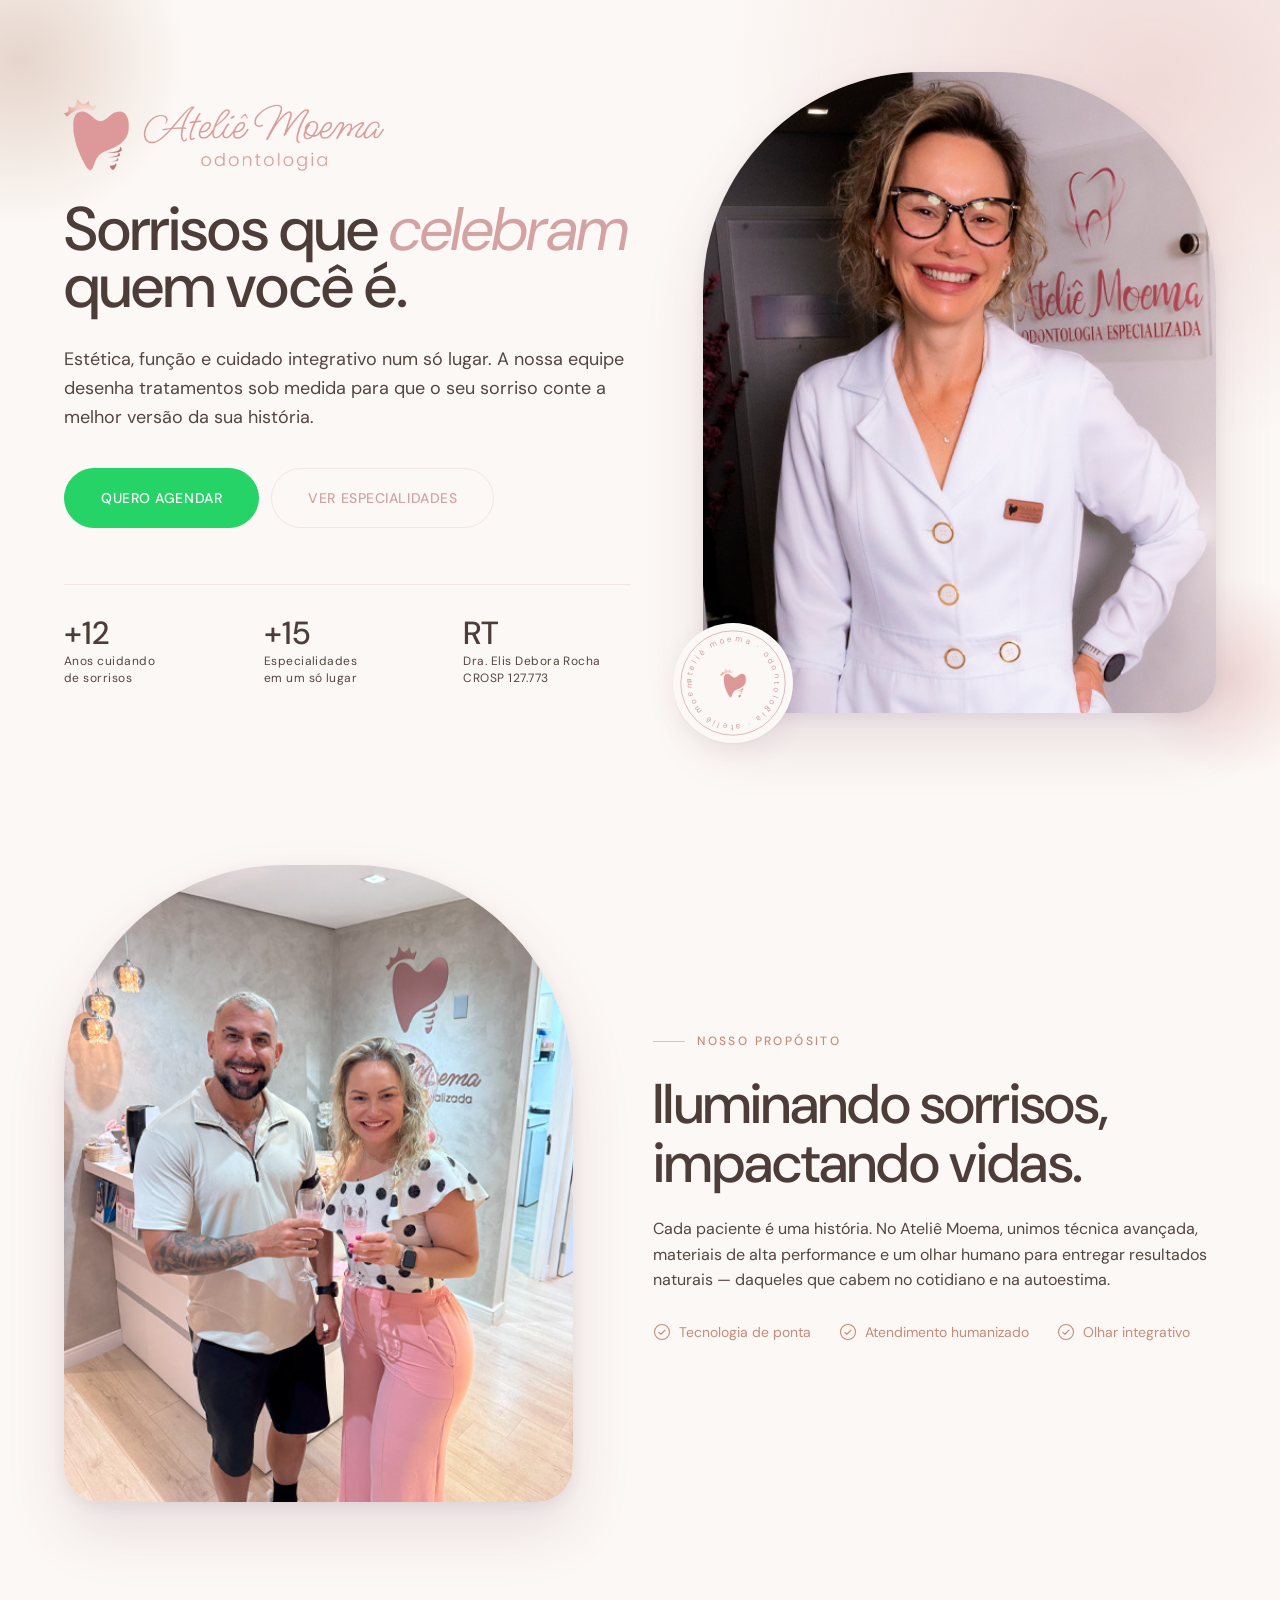
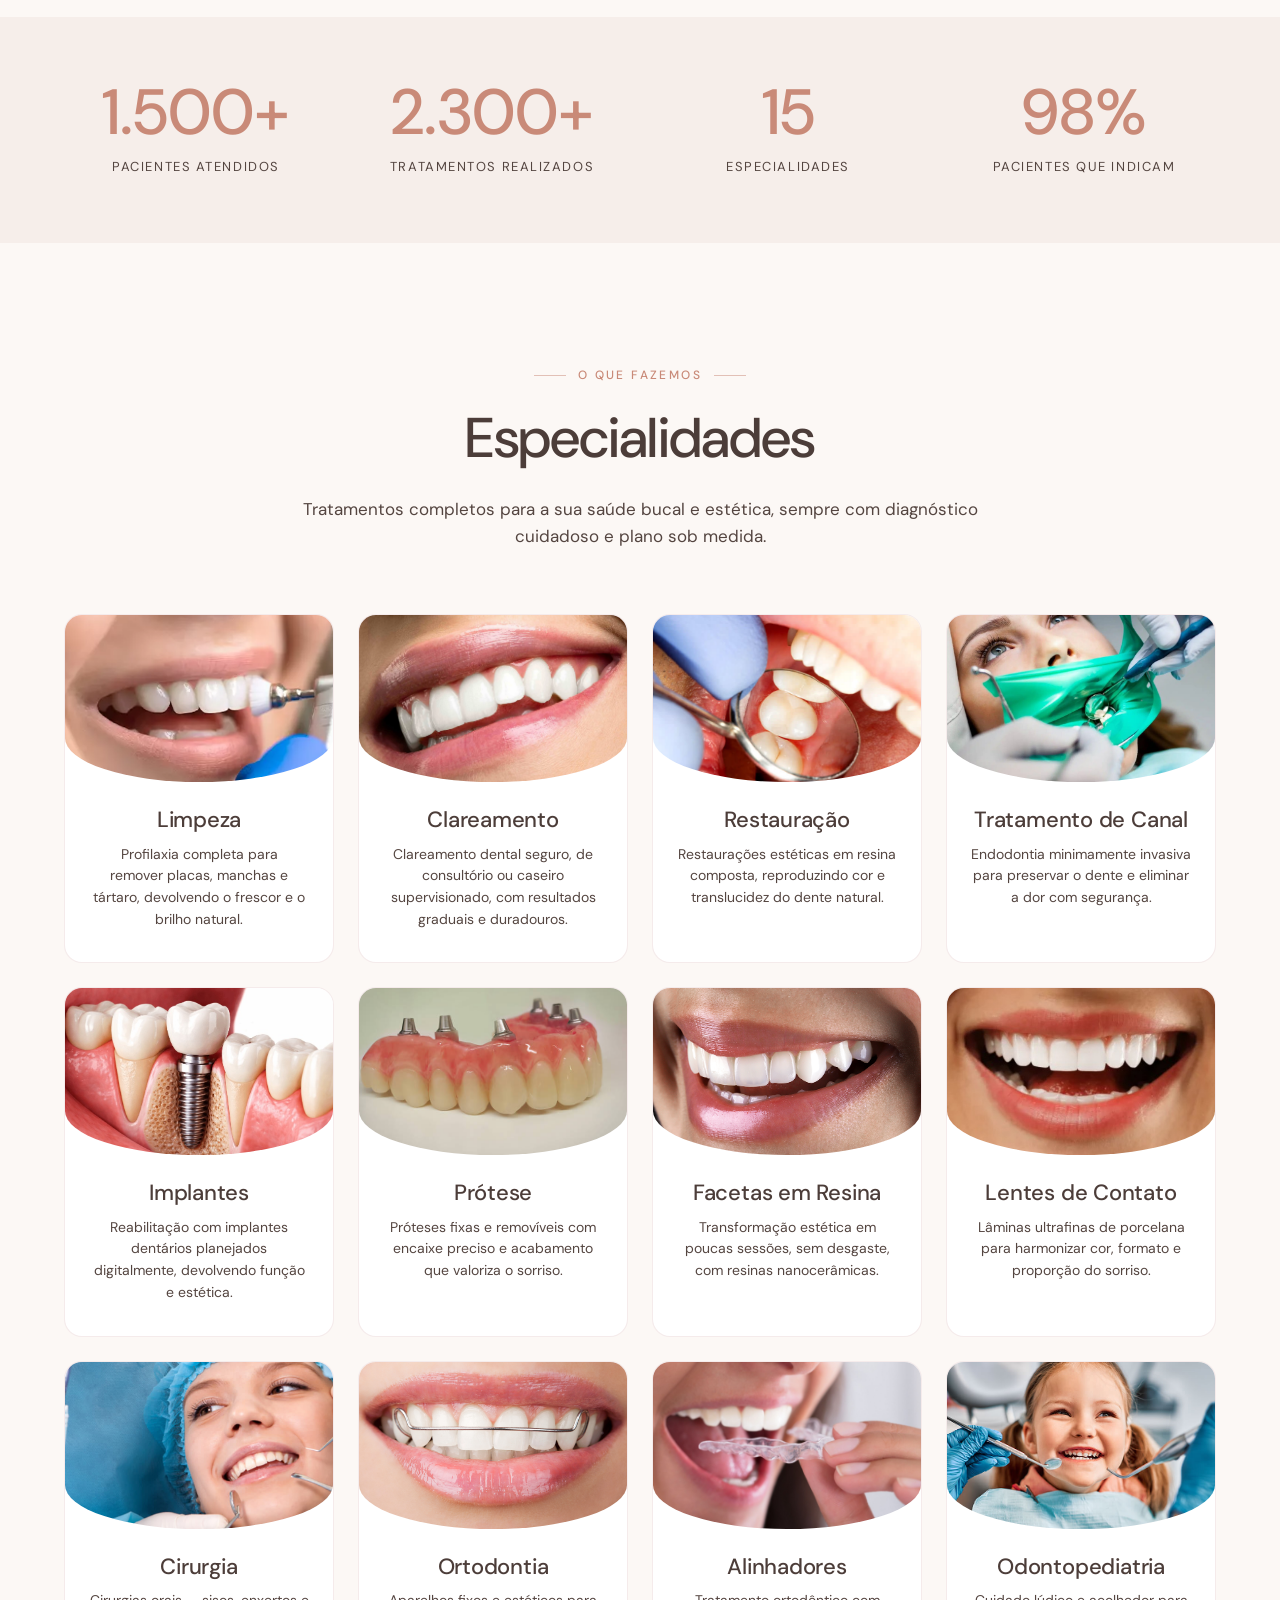
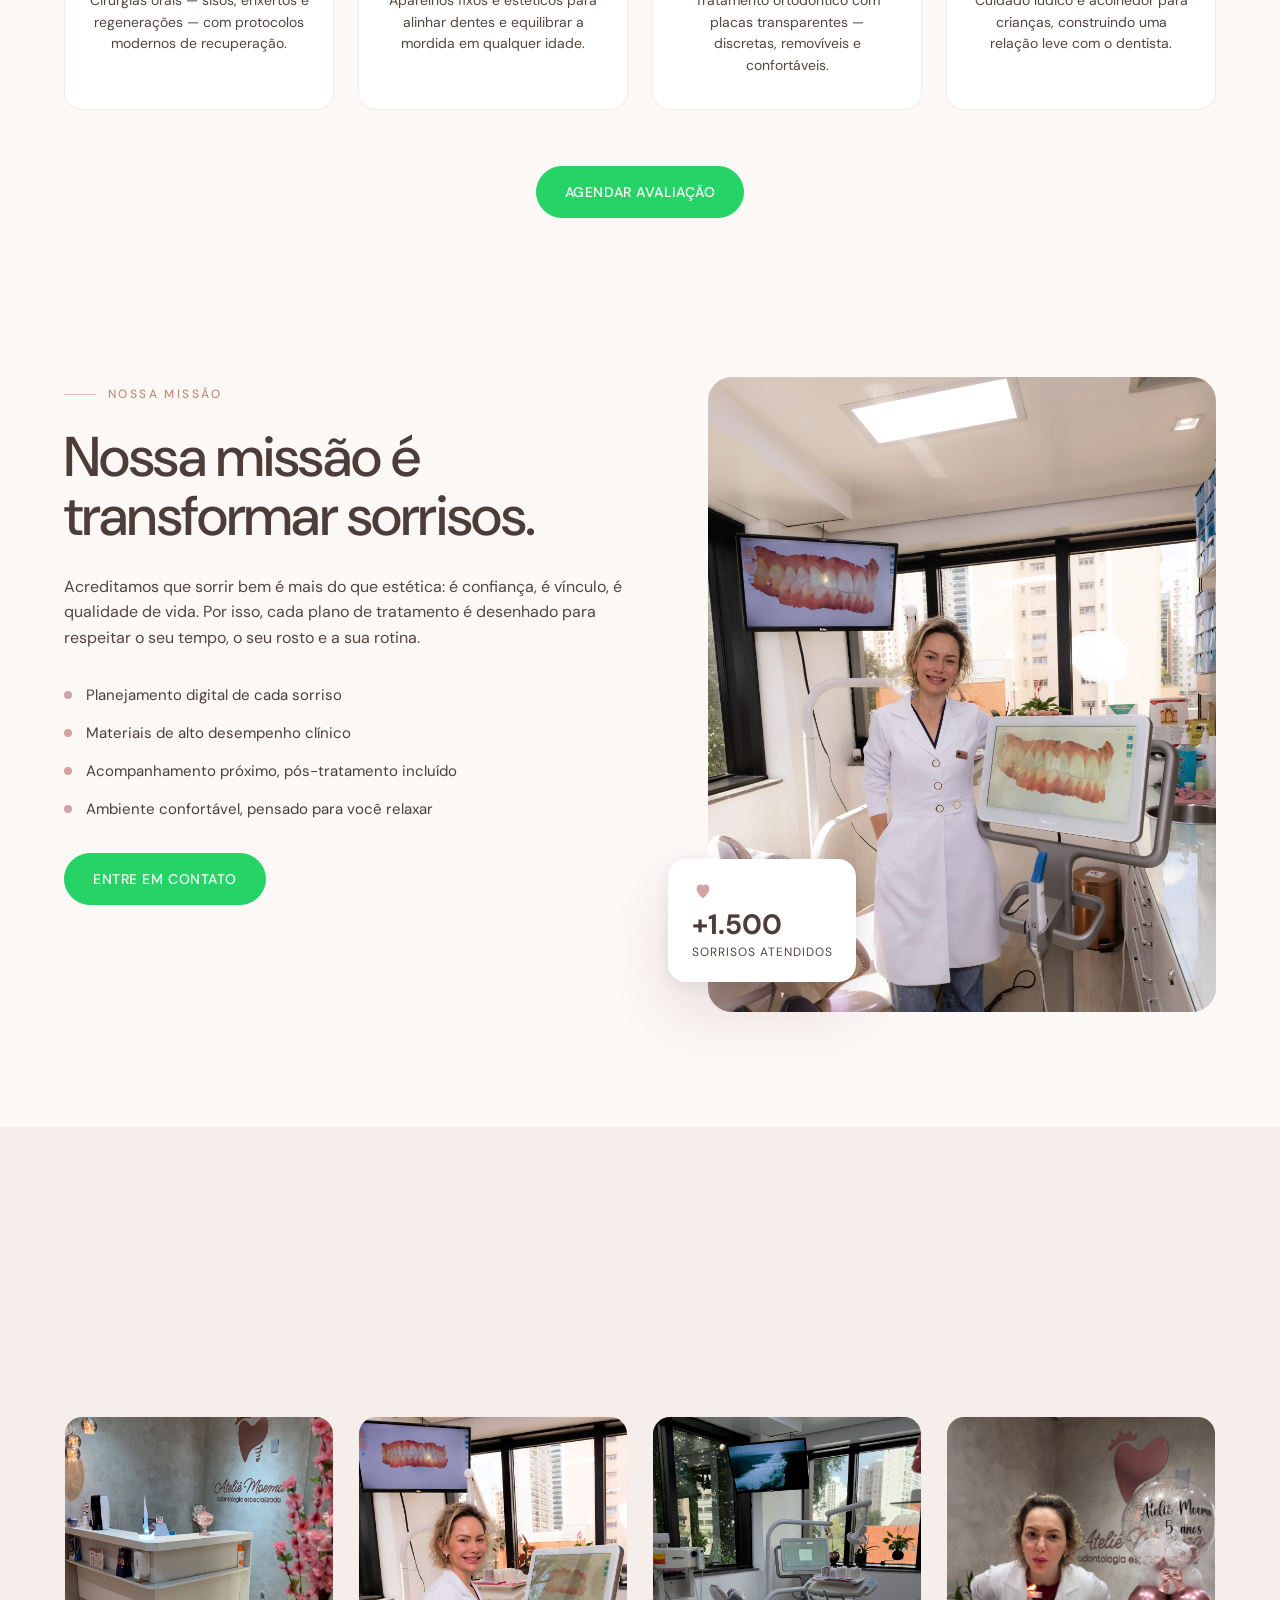
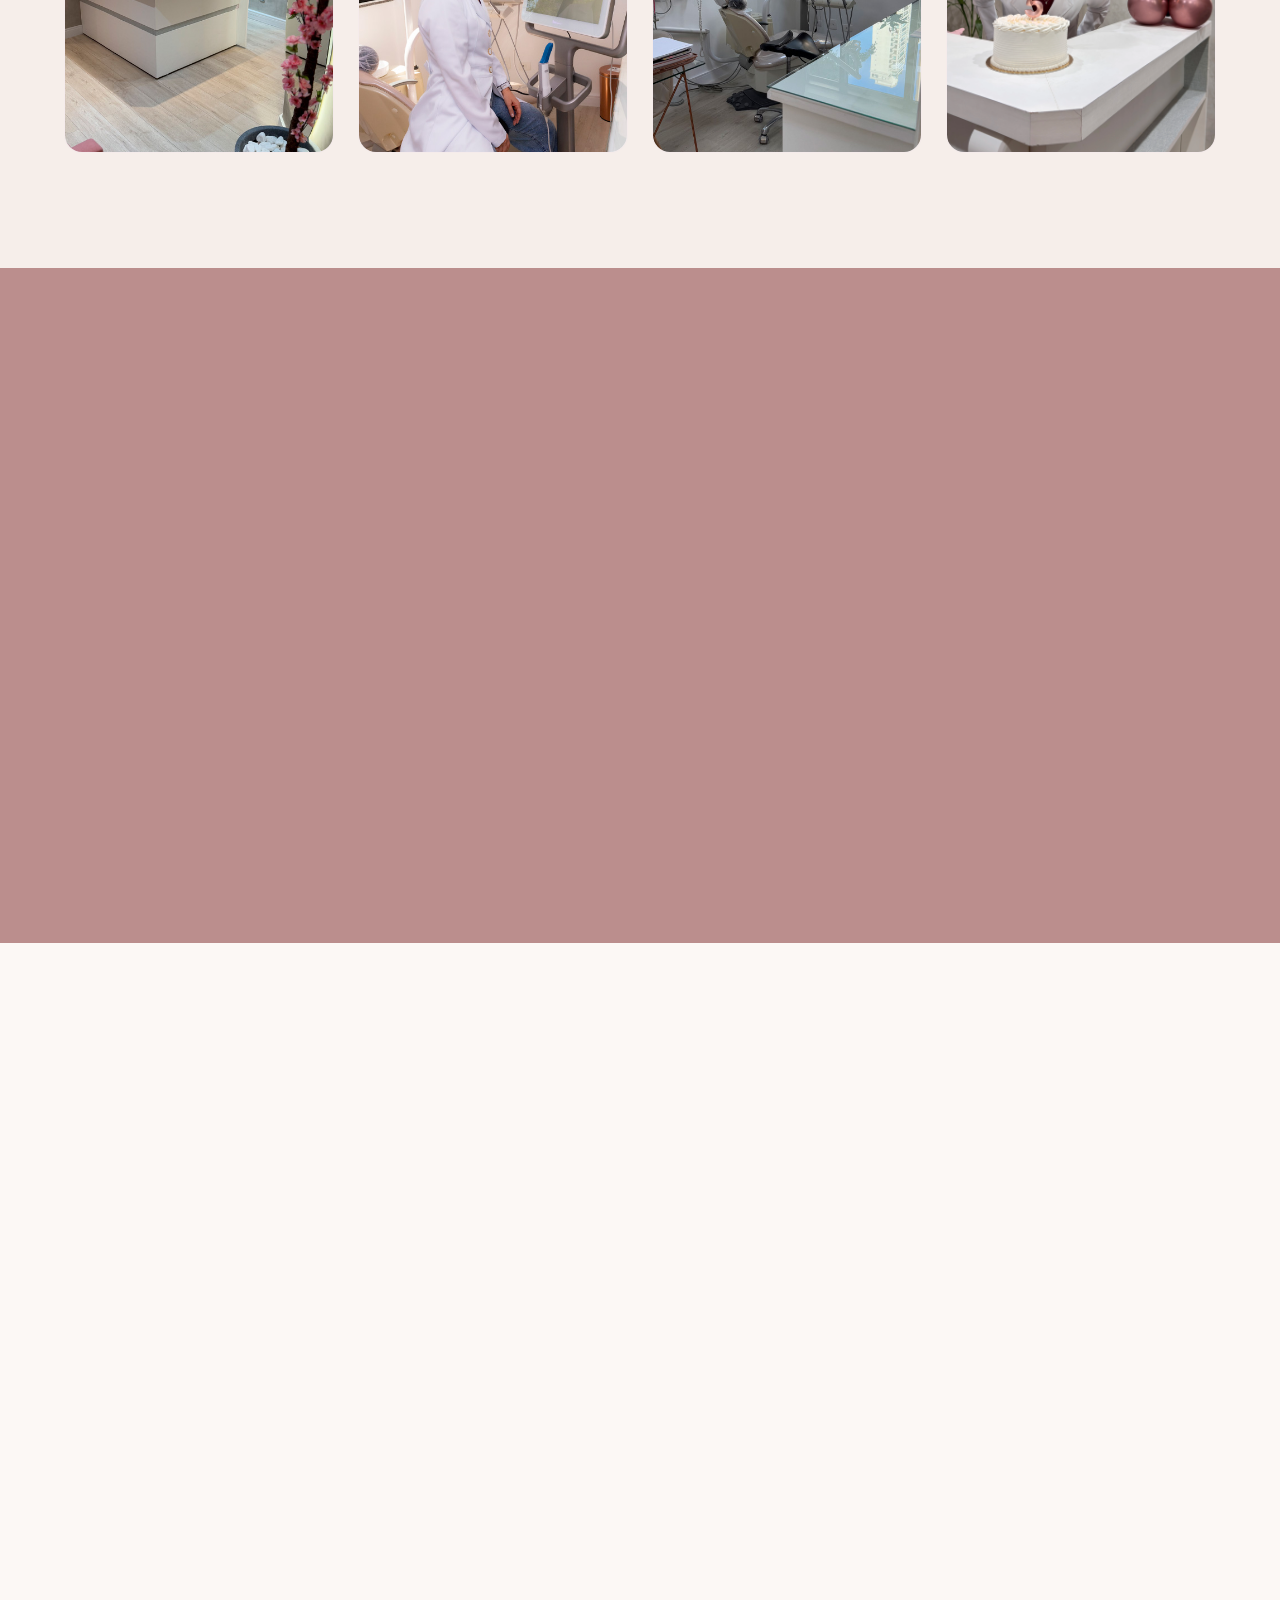
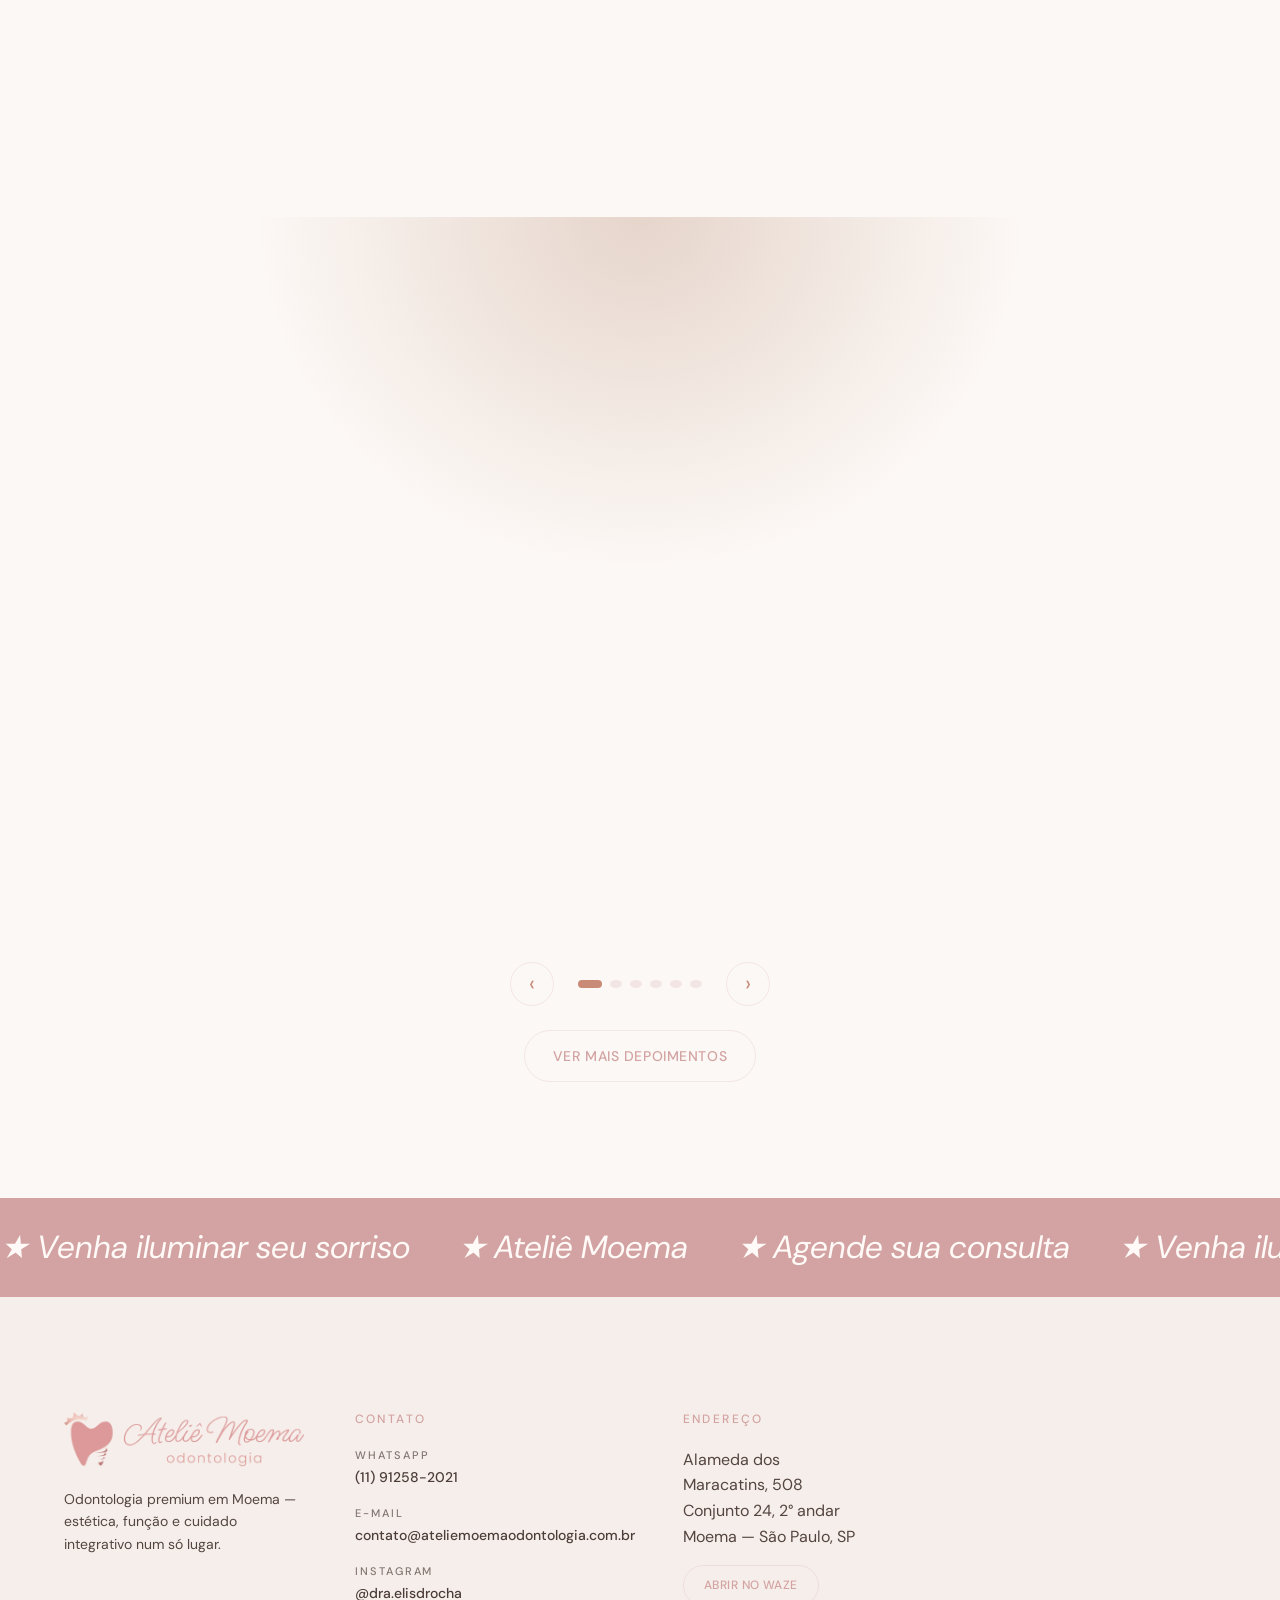
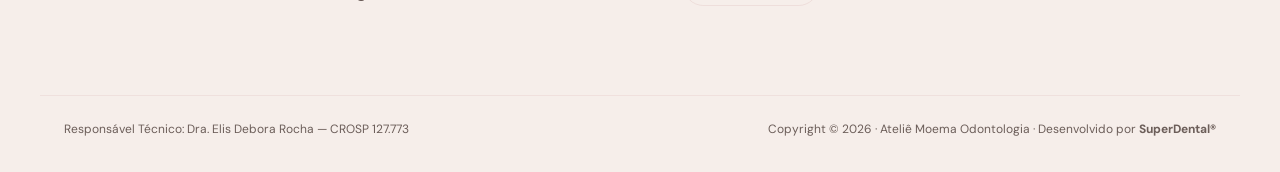
==== institucional/index.html @ 15e96605 "Att" ====
﻿<!DOCTYPE html>
<html lang="pt-BR" data-palette="ameixa" data-hero="split">
<head>
  <meta charset="UTF-8" />
  <meta name="viewport" content="width=device-width, initial-scale=1.0" />
  <title>Ateliê Moema Odontologia — Odontologia premium em Moema</title>
  <meta name="description" content="Ateliê Moema Odontologia — odontologia estética e funcional em Moema, São Paulo. Agende sua consulta com a Dra. Elis Debora Rocha." />
  <link rel="icon" type="image/png" href="assets/favicon.png" />
  <link rel="shortcut icon" href="assets/favicon.png" />
  <link rel="apple-touch-icon" href="assets/favicon.png" />
  <link rel="alternate icon" type="image/png" href="favicon.png" />
  <link rel="preconnect" href="https://fonts.googleapis.com" />
  <link rel="preconnect" href="https://fonts.gstatic.com" crossorigin />
  <link href="https://fonts.googleapis.com/css2?family=DM+Sans:wght@300;400;500;600;700&display=swap" rel="stylesheet" />
  <link rel="stylesheet" href="assets/css/main.css" />

  <script>
    // Tweakable defaults — host rewrites this JSON in-place when user changes a tweak.
    window.__TWEAKS__ = /*EDITMODE-BEGIN*/{
      "palette": "rose",
      "hero": "split"
    }/*EDITMODE-END*/;
    document.documentElement.dataset.palette = window.__TWEAKS__.palette;
    document.documentElement.dataset.hero = window.__TWEAKS__.hero;
  </script>
</head>
<body>

<main>

  <!-- HERO -->
  <section class="hero" id="home" data-screen-label="01 Hero">
    <div class="hero-decor hero-decor--1" aria-hidden="true"></div>
    <div class="hero-decor hero-decor--2" aria-hidden="true"></div>
    <div class="container hero-grid">
      <div class="hero-copy">
        <img
          class="hero-logo"
          src="assets/logo-horizontal-moema.webp"
          alt="Ateliê Moema Odontologia"
          data-fallback-srcs="logo-horizontal-moema.webp|assets/images/logo-horizontal-moema.webp|assets/img/logo-horizontal-moema.webp|assets/uploads/logo-horizontal-moema.webp"
          onerror="(function(img){const list=(img.dataset.fallbackSrcs||'').split('|').filter(Boolean);const tried=img.dataset.triedSrcs?img.dataset.triedSrcs.split('|'):[];const next=list.find(src=>!tried.includes(src)&&src!==img.getAttribute('src'));if(next){tried.push(next);img.dataset.triedSrcs=tried.join('|');img.src=next;}})(this)"
        />
        <h1 class="display">Sorrisos que <em>celebram</em> quem você é.</h1>
        <p class="lede">Estética, função e cuidado integrativo num só lugar. A nossa equipe desenha tratamentos sob medida para que o seu sorriso conte a melhor versão da sua história.</p>
        <div class="hero-cta">
          <a class="btn btn-primary btn-lg" href="https://wa.me/5511912582021?text=Ol%C3%A1%2C%20vim%20pelo%20site%20e%20quero%20agendar%20uma%20consulta" target="_blank" rel="noopener">Quero agendar</a>
          <a class="btn btn-ghost btn-lg" href="#especialidades">Ver especialidades</a>
        </div>
        <ul class="hero-meta">
          <li><strong>+12</strong><span>Anos cuidando<br />de sorrisos</span></li>
          <li><strong>+15</strong><span>Especialidades<br />em um só lugar</span></li>
          <li><strong>RT</strong><span>Dra. Elis Debora Rocha<br />CROSP 127.773</span></li>
        </ul>
      </div>
      <div class="hero-visual">
        <div class="hero-frame">
          <img
            class="hero-photo"
            src="assets/dra-vertical.jpg"
            alt="Retrato da Dra. Elis"
            data-fallback-srcs="dra-vertical.jpg|assets/images/dra-vertical.jpg|assets/img/dra-vertical.jpg|assets/uploads/dra-vertical.jpg"
            onerror="(function(img){const list=(img.dataset.fallbackSrcs||'').split('|').filter(Boolean);const tried=img.dataset.triedSrcs?img.dataset.triedSrcs.split('|'):[];const next=list.find(src=>!tried.includes(src)&&src!==img.getAttribute('src'));if(next){tried.push(next);img.dataset.triedSrcs=tried.join('|');img.src=next;}})(this)"
          />
        </div>
        <div class="hero-badge" aria-hidden="true">
          <svg viewBox="0 0 120 120" width="120" height="120">
            <defs>
              <path id="circ" d="M60,60 m-46,0 a46,46 0 1,1 92,0 a46,46 0 1,1 -92,0"></path>
            </defs>
            <circle cx="60" cy="60" r="58" fill="none" stroke="currentColor" stroke-width="0.8"></circle>
            <text font-family="DM Sans" font-size="9" letter-spacing="3" fill="currentColor">
              <textPath href="#circ" startOffset="0">ateliê moema · odontologia · ateliê moema · odontologia · </textPath>
            </text>
            <image href="favicon.png" x="42" y="42" width="36" height="36" preserveAspectRatio="xMidYMid meet"></image>
          </svg>
        </div>
      </div>
    </div>
  </section>

  <!-- ABOUT INTRO -->
  <section class="about-intro" id="sobre" data-screen-label="02 Sobre">
    <div class="container">
      <div class="about-intro-grid">
        <div class="about-intro-gallery">
          <img
            class="about-photo about-photo--single"
            src="assets/f4.jpg"
            alt="Equipe na clínica"
            data-fallback-srcs="f4.jpg|assets/images/f4.jpg|assets/img/f4.jpg|assets/uploads/f4.jpg"
            onerror="(function(img){const list=(img.dataset.fallbackSrcs||'').split('|').filter(Boolean);const tried=img.dataset.triedSrcs?img.dataset.triedSrcs.split('|'):[];const next=list.find(src=>!tried.includes(src)&&src!==img.getAttribute('src'));if(next){tried.push(next);img.dataset.triedSrcs=tried.join('|');img.src=next;}})(this)"
          />
        </div>

        <div class="about-intro-head">
          <span class="eyebrow"><span class="eyebrow-line"></span> Nosso propósito</span>
          <h2 class="display">Iluminando sorrisos,<br />impactando vidas.</h2>
          <p>Cada paciente é uma história. No Ateliê Moema, unimos técnica avançada, materiais de alta performance e um olhar humano para entregar resultados naturais — daqueles que cabem no cotidiano e na autoestima.</p>
          <div class="about-intro-bullets">
            <span><svg viewBox="0 0 24 24" width="18" height="18"><circle cx="12" cy="12" r="10" fill="none" stroke="currentColor" stroke-width="1.5"></circle><path d="M8 12.5l2.5 2.5L16 9.5" fill="none" stroke="currentColor" stroke-width="1.5" stroke-linecap="round" stroke-linejoin="round"></path></svg> Tecnologia de ponta</span>
            <span><svg viewBox="0 0 24 24" width="18" height="18"><circle cx="12" cy="12" r="10" fill="none" stroke="currentColor" stroke-width="1.5"></circle><path d="M8 12.5l2.5 2.5L16 9.5" fill="none" stroke="currentColor" stroke-width="1.5" stroke-linecap="round" stroke-linejoin="round"></path></svg> Atendimento humanizado</span>
            <span><svg viewBox="0 0 24 24" width="18" height="18"><circle cx="12" cy="12" r="10" fill="none" stroke="currentColor" stroke-width="1.5"></circle><path d="M8 12.5l2.5 2.5L16 9.5" fill="none" stroke="currentColor" stroke-width="1.5" stroke-linecap="round" stroke-linejoin="round"></path></svg> Olhar integrativo</span>
          </div>
        </div>
      </div>
    </div>
  </section>

  <!-- COUNTERS -->
  <section class="counters" aria-label="Métricas">
    <div class="container">
      <ul class="counter-grid">
        <li>
          <span class="counter-num" data-target="1500" data-suffix="+">0</span>
          <span class="counter-label">Pacientes atendidos</span>
        </li>
        <li>
          <span class="counter-num" data-target="2300" data-suffix="+">0</span>
          <span class="counter-label">Tratamentos realizados</span>
        </li>
        <li>
          <span class="counter-num" data-target="15" data-suffix="">0</span>
          <span class="counter-label">Especialidades</span>
        </li>
        <li>
          <span class="counter-num" data-target="98" data-suffix="%">0</span>
          <span class="counter-label">Pacientes que indicam</span>
        </li>
      </ul>
    </div>
  </section>

  <!-- ESPECIALIDADES -->
  <section class="specialties" id="especialidades" data-screen-label="03 Especialidades">
    <div class="container">
      <header class="section-head section-head--center">
        <span class="eyebrow eyebrow--center"><span class="eyebrow-line"></span> O que fazemos <span class="eyebrow-line"></span></span>
        <h2 class="display">Especialidades</h2>
        <p>Tratamentos completos para a sua saúde bucal e estética, sempre com diagnóstico cuidadoso e plano sob medida.</p>
      </header>

      <div class="specialty-grid">
        <!-- 12 cards -->
        <article class="card specialty-card specialty-card--media-top">
          <div class="specialty-media specialty-media--profilaxia">
            <img
              class="specialty-photo specialty-photo--profilaxia"
              src="profilaxia.png"
              alt="Sorriso após profilaxia"
              data-fallback-srcs="assets/profilaxia.webp|profilaxia.webp|assets/images/profilaxia.webp|assets/img/profilaxia.webp|assets/uploads/profilaxia.webp"
              onerror="(function(img){const list=(img.dataset.fallbackSrcs||'').split('|').filter(Boolean);const tried=img.dataset.triedSrcs?img.dataset.triedSrcs.split('|'):[];const next=list.find(src=>!tried.includes(src)&&src!==img.getAttribute('src'));if(next){tried.push(next);img.dataset.triedSrcs=tried.join('|');img.src=next;}})(this)"
            />
          </div>
          <h3>Limpeza</h3>
          <p>Profilaxia completa para remover placas, manchas e tártaro, devolvendo o frescor e o brilho natural.</p>
        </article>
        <article class="card specialty-card specialty-card--media-top">
          <div class="specialty-media specialty-media--profilaxia">
            <img
              class="specialty-photo specialty-photo--clareamento"
              src="clareamento.webp"
              alt="Clareamento dental"
            />
          </div>
          <h3>Clareamento</h3>
          <p>Clareamento dental seguro, de consultório ou caseiro supervisionado, com resultados graduais e duradouros.</p>
        </article>
        <article class="card specialty-card specialty-card--media-top">
          <div class="specialty-media specialty-media--profilaxia">
            <img
              class="specialty-photo specialty-photo--circle"
              src="restauracao-dental.jpg"
              alt="Restauração dental"
            />
          </div>
          <h3>Restauração</h3>
          <p>Restaurações estéticas em resina composta, reproduzindo cor e translucidez do dente natural.</p>
        </article>
        <article class="card specialty-card specialty-card--media-top">
          <div class="specialty-media specialty-media--profilaxia">
            <img
              class="specialty-photo specialty-photo--circle"
              src="canal.jpg"
              alt="Tratamento de canal"
            />
          </div>
          <h3>Tratamento de Canal</h3>
          <p>Endodontia minimamente invasiva para preservar o dente e eliminar a dor com segurança.</p>
        </article>
        <article class="card specialty-card specialty-card--media-top">
          <div class="specialty-media specialty-media--profilaxia">
            <img
              class="specialty-photo specialty-photo--circle"
              src="implante.jpg"
              alt="Implantes dentários"
            />
          </div>
          <h3>Implantes</h3>
          <p>Reabilitação com implantes dentários planejados digitalmente, devolvendo função e estética.</p>
        </article>
        <article class="card specialty-card specialty-card--media-top">
          <div class="specialty-media specialty-media--profilaxia">
            <img
              class="specialty-photo specialty-photo--circle"
              src="protese.jpg"
              alt="Prótese dentária"
            />
          </div>
          <h3>Prótese</h3>
          <p>Próteses fixas e removíveis com encaixe preciso e acabamento que valoriza o sorriso.</p>
        </article>
        <article class="card specialty-card specialty-card--media-top">
          <div class="specialty-media specialty-media--profilaxia">
            <img
              class="specialty-photo specialty-photo--circle"
              src="facetas.png"
              alt="Facetas em resina"
            />
          </div>
          <h3>Facetas em Resina</h3>
          <p>Transformação estética em poucas sessões, sem desgaste, com resinas nanocerâmicas.</p>
        </article>
        <article class="card specialty-card specialty-card--media-top">
          <div class="specialty-media specialty-media--profilaxia">
            <img
              class="specialty-photo specialty-photo--circle"
              src="lentes.jpg"
              alt="Lentes de contato dental"
            />
          </div>
          <h3>Lentes de Contato</h3>
          <p>Lâminas ultrafinas de porcelana para harmonizar cor, formato e proporção do sorriso.</p>
        </article>
        <article class="card specialty-card specialty-card--media-top">
          <div class="specialty-media specialty-media--profilaxia">
            <img
              class="specialty-photo specialty-photo--circle"
              src="cirurgia.jpg"
              alt="Cirurgia odontológica"
            />
          </div>
          <h3>Cirurgia</h3>
          <p>Cirurgias orais — sisos, enxertos e regenerações — com protocolos modernos de recuperação.</p>
        </article>
        <article class="card specialty-card specialty-card--media-top">
          <div class="specialty-media specialty-media--profilaxia">
            <img
              class="specialty-photo specialty-photo--circle"
              src="aparelho.jpg"
              alt="Ortodontia"
            />
          </div>
          <h3>Ortodontia</h3>
          <p>Aparelhos fixos e estéticos para alinhar dentes e equilibrar a mordida em qualquer idade.</p>
        </article>
        <article class="card specialty-card specialty-card--media-top">
          <div class="specialty-media specialty-media--profilaxia">
            <img
              class="specialty-photo specialty-photo--circle"
              src="alinhadores.jpeg"
              alt="Alinhadores transparentes"
            />
          </div>
          <h3>Alinhadores</h3>
          <p>Tratamento ortodôntico com placas transparentes — discretas, removíveis e confortáveis.</p>
        </article>
        <article class="card specialty-card specialty-card--media-top">
          <div class="specialty-media specialty-media--profilaxia">
            <img
              class="specialty-photo specialty-photo--circle"
              src="odontopediatria.jpg"
              alt="Odontopediatria"
            />
          </div>
          <h3>Odontopediatria</h3>
          <p>Cuidado lúdico e acolhedor para crianças, construindo uma relação leve com o dentista.</p>
        </article>
      </div>

      <div class="specialties-foot">
        <a class="btn btn-primary" href="https://wa.me/5511912582021" target="_blank" rel="noopener">Agendar avaliação</a>
      </div>
    </div>
  </section>

  <!-- MISSÃO -->
  <section class="mission" id="missao" data-screen-label="05 Missão">
    <div class="container mission-grid">
      <div class="mission-copy">
        <span class="eyebrow"><span class="eyebrow-line"></span> Nossa missão</span>
        <h2 class="display">Nossa missão é<br />transformar sorrisos.</h2>
        <p>Acreditamos que sorrir bem é mais do que estética: é confiança, é vínculo, é qualidade de vida. Por isso, cada plano de tratamento é desenhado para respeitar o seu tempo, o seu rosto e a sua rotina.</p>
        <ul class="mission-bullets">
          <li><span class="dot"></span> Planejamento digital de cada sorriso</li>
          <li><span class="dot"></span> Materiais de alto desempenho clínico</li>
          <li><span class="dot"></span> Acompanhamento próximo, pós-tratamento incluído</li>
          <li><span class="dot"></span> Ambiente confortável, pensado para você relaxar</li>
        </ul>
        <a class="btn btn-primary" href="https://wa.me/5511912582021" target="_blank" rel="noopener">Entre em contato</a>
      </div>
      <div class="mission-visual">
        <div class="mission-photo-wrap">
          <img class="mission-photo" src="missao.webp" alt="Atendimento na clínica" />
        </div>
        <div class="mission-float" aria-hidden="true">
          <svg viewBox="0 0 24 24" width="22" height="22"><path d="M12 21s-7-5.5-7-11a4 4 0 0 1 7-2.6A4 4 0 0 1 19 10c0 5.5-7 11-7 11z" fill="currentColor"></path></svg>
          <strong>+1.500</strong>
          <span>sorrisos atendidos</span>
        </div>
      </div>
    </div>
  </section>

  <!-- NOSSA CLÍNICA -->
  <section class="clinic" id="clinica" data-screen-label="06 Clínica">
    <div class="container">
      <header class="section-head section-head--center">
        <span class="eyebrow eyebrow--center"><span class="eyebrow-line"></span> Visite o nosso espaço <span class="eyebrow-line"></span></span>
        <h2 class="display">A Nossa Clínica</h2>
      </header>

      <div class="clinic-grid">
        <article class="clinic-photo-card">
          <img class="clinic-photo" src="f5 (1).jpg" alt="Ambiente da clínica" />
        </article>
        <article class="clinic-photo-card">
          <img class="clinic-photo" src="gal1.jpg" alt="Espaço da clínica" />
        </article>
        <article class="clinic-photo-card">
          <img class="clinic-photo" src="f2 (1).jpg" alt="Consultório da clínica" />
        </article>
        <article class="clinic-photo-card">
          <img class="clinic-photo" src="7108.webp" alt="Detalhe da clínica" />
        </article>
      </div>
    </div>
  </section>

  <!-- CTA FACETAS -->
  <section class="cta-facetas" id="facetas" data-screen-label="07 Facetas">
    <div class="container cta-facetas-grid">
      <div class="cta-facetas-img">
        <img class="cta-facetas-photo" src="facetas-resina.webp" alt="Sorriso com facetas em resina" />
      </div>
      <div class="cta-facetas-copy">
        <span class="eyebrow eyebrow--light"><span class="eyebrow-line"></span> Em destaque</span>
        <h2 class="display">Transforme o seu sorriso em uma única sessão.</h2>
        <p>As <strong>Facetas em Resina</strong> ajustam forma, cor e proporção dos dentes sem desgaste, em um único dia de atendimento. Resultado natural, planejado digitalmente e acompanhado de perto.</p>
        <a class="btn btn-on-dark" href="https://wa.me/5511912582021?text=Quero%20saber%20sobre%20Facetas%20em%20Resina" target="_blank" rel="noopener">Quero saber mais</a>
      </div>
    </div>
  </section>

  <!-- DRA. ELIS -->
  <section class="doctor" id="dra-elis" data-screen-label="08 Dra Elis">
    <div class="container doctor-grid">
      <div class="doctor-portrait">
        <div class="doctor-photo-wrap">
          <img class="doctor-photo" src="gal2.jpg" alt="Dra. Elis Debora Rocha" />
        </div>
        <div class="doctor-badge" aria-hidden="true">
          <svg viewBox="0 0 100 100" width="84" height="84">
            <defs><path id="dcirc" d="M50,50 m-40,0 a40,40 0 1,1 80,0 a40,40 0 1,1 -80,0"></path></defs>
            <text font-family="DM Sans" font-size="8" letter-spacing="2" fill="currentColor">
              <textPath href="#dcirc" startOffset="0">responsável técnica · CROSP 127.773 · </textPath>
            </text>
            <circle cx="50" cy="50" r="14" fill="currentColor" opacity="0.15"></circle>
          </svg>
        </div>
      </div>
      <div class="doctor-copy">
        <span class="eyebrow"><span class="eyebrow-line"></span> Conheça a profissional</span>
        <h2 class="display">Dra. Elis Debora Rocha</h2>
        <p class="lede">Cirurgiã-dentista com atuação focada em estética e reabilitação, unindo planejamento cuidadoso, olhar humanizado e estratégia em cada tratamento.</p>
        <p>Formada em Odontologia pela Uninove, a Dra. Elis Debora Rocha construiu sua trajetória com foco em excelência clínica e cuidado individualizado. É especialista em Implantes Dentários pela USP, possui residência em Alinhadores Ortodônticos, sendo reconhecida como Invisa Doctor, e residência em Harmonização Facial, ampliando sua expertise em estética e cuidados faciais.</p>
        <div class="doctor-cta">
          <a class="btn btn-primary" href="https://wa.me/5511912582021" target="_blank" rel="noopener">Marcar consulta</a>
          <a class="btn btn-ghost" href="https://www.instagram.com/dra.elisdrocha/" target="_blank" rel="noopener">@dra.elisdrocha</a>
        </div>
      </div>
    </div>
  </section>

  <!-- DEPOIMENTOS -->
  <section class="testimonials" id="depoimentos" data-screen-label="09 Depoimentos">
    <div class="container">
      <header class="section-head section-head--center">
        <span class="eyebrow eyebrow--center"><span class="eyebrow-line"></span> Quem já passou por aqui <span class="eyebrow-line"></span></span>
        <h2 class="display">Depoimentos</h2>
      </header>

      <div class="testimonial-slider" id="testimonial-slider">
        <div class="testimonial-track" id="testimonial-track">
          <article class="testimonial-card">
            <span class="quote-mark" aria-hidden="true">“</span>
            <p>Dra Elis profissional muito atenciosa, explica cada procedimento com detalhes, sempre muito gentil com o paciente. Seu trabalho é impecável e de altíssima qualidade.</p>
            <div class="testimonial-author">
              <div class="testimonial-avatar" aria-hidden="true">A</div>
              <div>
                <strong>Amanda Tavares</strong>
                <span>Google Reviews</span>
              </div>
            </div>
          </article>
          <article class="testimonial-card">
            <span class="quote-mark" aria-hidden="true">“</span>
            <p>Excelente atendimento! A dentista foi super atenciosa, cuidadosa e deixou a limpeza impecável.</p>
            <div class="testimonial-author">
              <div class="testimonial-avatar" aria-hidden="true">B</div>
              <div>
                <strong>Bianca Cerqueira</strong>
                <span>Google Reviews</span>
              </div>
            </div>
          </article>
          <article class="testimonial-card">
            <span class="quote-mark" aria-hidden="true">“</span>
            <p>Atendimento extremamente humanizado. As Dras. passam todo o plano de tratamento, explicam de maneira didática o diagnóstico e tratamento. Orçamento justo para um atendimento TOP.</p>
            <div class="testimonial-author">
              <div class="testimonial-avatar" aria-hidden="true">H</div>
              <div>
                <strong>Helena Brunharo</strong>
                <span>Google Reviews</span>
              </div>
            </div>
          </article>
          <article class="testimonial-card">
            <span class="quote-mark" aria-hidden="true">“</span>
            <p>Simplesmente a melhor clínica que já passei! Equipe gerenciada pela excelente doutora Elis que é extremamente profissional e competente no que faz. Estendo também meus elogios às doutoras Stephania e Sara e à recepcionista Dani. Vocês são incríveis. Parabéns pelo trabalho!</p>
            <div class="testimonial-author">
              <div class="testimonial-avatar" aria-hidden="true">D</div>
              <div>
                <strong>Diego Luiz</strong>
                <span>Google Reviews</span>
              </div>
            </div>
          </article>
          <article class="testimonial-card">
            <span class="quote-mark" aria-hidden="true">“</span>
            <p>Atendimento impecável da Dra Elis e sua equipe, super recomendo! Nota 1000.</p>
            <div class="testimonial-author">
              <div class="testimonial-avatar" aria-hidden="true">M</div>
              <div>
                <strong>Marcela Valente</strong>
                <span>Google Reviews</span>
              </div>
            </div>
          </article>
          <article class="testimonial-card">
            <span class="quote-mark" aria-hidden="true">“</span>
            <p>Eu amo essas meninas! Simplesmente apaixonada. Dra Elis cuida de mim há anos, não deixo mais.</p>
            <div class="testimonial-author">
              <div class="testimonial-avatar" aria-hidden="true">S</div>
              <div>
                <strong>Silvia Oliveira</strong>
                <span>Google Reviews</span>
              </div>
            </div>
          </article>
          <article class="testimonial-card">
            <span class="quote-mark" aria-hidden="true">“</span>
            <p>Melhor clínica odontológica não há, desde a recepção (Daniela) até a doutora (Elis). Mãos de fada, explicação, cuidados e o melhor carinho e respeito maior que tudo. Ao entrar já sentimos a paz que ali transmite.</p>
            <div class="testimonial-author">
              <div class="testimonial-avatar" aria-hidden="true">S</div>
              <div>
                <strong>Aline</strong>
                <span>Google Reviews</span>
              </div>
            </div>
          </article>
          <article class="testimonial-card">
            <span class="quote-mark" aria-hidden="true">“</span>
            <p>Encontrei a Dra Patrine por uma amiga e sou muito grato a essas duas mulheres! Vim da Austrália para visitar minha família em Curitiba e fiz questão de vir para São Paulo realizar um sonho, deixar o meu sorriso bonito, harmonioso e natural. Se pudesse dava 10 estrelas!</p>
            <div class="testimonial-author">
              <div class="testimonial-avatar" aria-hidden="true">J</div>
              <div>
                <strong>Jean Alves</strong>
                <span>Google Reviews</span>
              </div>
            </div>
          </article>
        </div>
        <div class="slider-controls">
          <button class="slider-prev" aria-label="Anterior">‹</button>
          <div class="slider-dots" id="slider-dots"></div>
          <button class="slider-next" aria-label="Próximo">›</button>
        </div>
        <div class="testimonials-more">
          <a class="btn btn-ghost" href="https://www.google.com/search?sca_esv=7f321bca7b936533&rlz=1C1UEAD_enBR1086BR1086&sxsrf=ANbL-n6XzdU1Nz6YGZfV_VlG-c8_n7P61g:1779111679142&q=avalia%C3%A7%C3%B5es+sobre+ateli%C3%AA+moema+odontologia+especializada+s%C3%A3o+paulo&uds=[base64]&si=[base64]&sa=X&ved=2ahUKEwi7sZq9-8KUAxUUK7kGHdRlG-oQk8gLegQIHhAB&ictx=1&biw=360&bih=682&dpr=3#ebo=1" target="_blank" rel="noopener">Ver mais depoimentos</a>
        </div>
      </div>
    </div>
  </section>

  <!-- FAIXA FINAL -->
  <section class="ribbon" aria-label="Convite final">
    <div class="ribbon-track">
      <span>★ Venha iluminar seu sorriso</span>
      <span>★ Ateliê Moema</span>
      <span>★ Agende sua consulta</span>
      <span>★ Venha iluminar seu sorriso</span>
      <span>★ Ateliê Moema</span>
      <span>★ Agende sua consulta</span>
      <span>★ Venha iluminar seu sorriso</span>
      <span>★ Ateliê Moema</span>
      <span>★ Agende sua consulta</span>
    </div>
  </section>

</main>

<!-- FOOTER -->
<footer class="site-footer" id="contato" data-screen-label="10 Contato">
  <div class="container footer-grid">
    <div class="footer-col footer-brand">
      <a class="brand brand--light" href="#home">
        <img class="footer-logo" src="logo-horizontal-moema.webp" alt="Ateliê Moema Odontologia" />
      </a>
      <p class="footer-tag">Odontologia premium em Moema — estética, função e cuidado integrativo num só lugar.</p>
    </div>

    <div class="footer-col">
      <h3>Contato</h3>
      <ul class="footer-list">
        <li><strong>WhatsApp</strong><a href="https://wa.me/5511912582021" target="_blank" rel="noopener">(11) 91258-2021</a></li>
        <li><strong>E-mail</strong><a href="mailto:contato@ateliemoemaodontologia.com.br">contato@ateliemoemaodontologia.com.br</a></li>
        <li><strong>Instagram</strong><a href="https://www.instagram.com/dra.elisdrocha/" target="_blank" rel="noopener">@dra.elisdrocha</a></li>
      </ul>
    </div>

    <div class="footer-col">
      <h3>Endereço</h3>
      <p>Alameda dos Maracatins, 508<br />Conjunto 24, 2° andar<br />Moema — São Paulo, SP</p>
      <a class="btn btn-ghost btn-sm" href="https://www.waze.com/pt-BR/live-map/directions/br/sp/alameda-dos-maracatins,-508?to=place.ChIJMVhIaxBazpQRogo9cCYW36U" target="_blank" rel="noopener">Abrir no Waze</a>
    </div>

    <div class="footer-col footer-map">
      <iframe title="Mapa do Ateliê Moema" src="https://www.google.com/maps?q=Alameda+dos+Maracatins+508+Moema+SP&output=embed" loading="lazy" referrerpolicy="no-referrer-when-downgrade"></iframe>
    </div>
  </div>

  <div class="container footer-fine">
    <p>Responsável Técnico: Dra. Elis Debora Rocha — CROSP 127.773</p>
    <p>Copyright © 2026 · Ateliê Moema Odontologia · Desenvolvido por <strong>SuperDental®</strong></p>
  </div>
</footer>

<a class="back-to-top" id="back-to-top" href="#home" aria-label="Voltar ao topo">↑</a>

<!-- Scripts -->
<script src="assets/js/image-slot.js"></script>
<script src="assets/js/main.js"></script>
<script src="assets/js/tweaks.js"></script>

</body>
</html>
---- institucional/assets/css/main.css ----
/* ============================================================
   ATELIÊ MOEMA — main.css
   Premium feminine dental clinic landing page
   ============================================================ */

/* ---------- Tokens ---------- */
:root {
  /* paleta rosé boutique (default) */
  --color-bg: #fcf8f5;
  --color-bg-alt: #f6eeea;
  --color-surface: #ffffff;
  --color-primary: #d2a3a2;
  --color-primary-soft: #f0d9d7;
  --color-primary-dark: #bb8e8d;
  --color-text: #544540;
  --color-heading: #4c3d39;
  --color-accent: #e6d5cb;
  --color-highlight: #c98a78;
  --color-line: rgba(210, 163, 162, 0.22);
  --color-on-dark: #fffaf7;

  --font-display: "DM Sans", system-ui, -apple-system, "Segoe UI", sans-serif;
  --font-body: "DM Sans", system-ui, -apple-system, "Segoe UI", sans-serif;

  --container: 1200px;
  --section-y: clamp(72px, 9vw, 128px);

  --radius-sm: 10px;
  --radius-md: 18px;
  --radius-lg: 28px;
  --radius-pill: 999px;

  --shadow-card: 0 1px 2px rgba(60, 57, 65, 0.04), 0 8px 24px rgba(118, 67, 101, 0.08);
  --shadow-lift: 0 4px 14px rgba(60, 57, 65, 0.08), 0 30px 60px rgba(118, 67, 101, 0.14);

  --ease: cubic-bezier(0.4, 0, 0.2, 1);
  --transition: 0.3s var(--ease);
}

/* paleta sage */
[data-palette="sage"] {
  --color-bg: #f4f1e9;
  --color-bg-alt: #e6e0d0;
  --color-primary: #556b5b;
  --color-primary-soft: #cfd9c8;
  --color-primary-dark: #3a4d3f;
  --color-text: #5a5448;
  --color-heading: #2e342c;
  --color-accent: #dde4d4;
  --color-line: rgba(85, 107, 91, 0.22);
}

/* paleta rosé */
[data-palette="rose"] {
  --color-bg: #fcf8f5;
  --color-bg-alt: #f6eeea;
  --color-primary: #d2a3a2;
  --color-primary-soft: #f0d9d7;
  --color-primary-dark: #bb8e8d;
  --color-text: #544540;
  --color-heading: #4c3d39;
  --color-accent: #e6d5cb;
  --color-highlight: #c98a78;
  --color-line: rgba(210, 163, 162, 0.22);
}

/* ---------- Reset ---------- */
*,
*::before,
*::after { box-sizing: border-box; }
html { scroll-behavior: smooth; -webkit-text-size-adjust: 100%; }
body {
  margin: 0;
  font-family: var(--font-body);
  font-size: 16px;
  line-height: 1.6;
  color: var(--color-text);
  background: var(--color-bg);
  text-rendering: optimizeLegibility;
  -webkit-font-smoothing: antialiased;
}
img, svg { display: block; max-width: 100%; }
button { font: inherit; color: inherit; background: none; border: 0; cursor: pointer; }
a { color: inherit; text-decoration: none; transition: color var(--transition); }
a:hover { color: var(--color-primary); }
ul { list-style: none; padding: 0; margin: 0; }
p { margin: 0 0 1em; text-wrap: pretty; }

.container {
  width: 100%;
  max-width: var(--container);
  margin: 0 auto;
  padding: 0 24px;
}

/* ---------- Typography ---------- */
h1, h2, h3, h4 {
  font-family: var(--font-display);
  color: var(--color-heading);
  font-weight: 500;
  letter-spacing: -0.01em;
  margin: 0 0 0.5em;
  text-wrap: balance;
}
.display {
  font-family: var(--font-display);
  font-weight: 500;
  letter-spacing: -0.015em;
  line-height: 1.05;
  color: var(--color-heading);
  text-wrap: balance;
}
h1.display, .hero-copy .display {
  font-size: clamp(34px, 4.8vw, 64px);
  line-height: 0.92;
}
h2.display { font-size: clamp(34px, 4.4vw, 56px); }
h3 { font-size: 22px; line-height: 1.25; }
.display em {
  font-style: italic;
  color: var(--color-primary);
  font-weight: 400;
}
.lede { font-size: 18px; line-height: 1.6; color: var(--color-text); max-width: 56ch; }

/* eyebrows */
.eyebrow {
  display: inline-flex;
  align-items: center;
  gap: 12px;
  font-family: var(--font-body);
  font-size: 12px;
  letter-spacing: 0.2em;
  text-transform: uppercase;
  color: var(--color-highlight);
  font-weight: 500;
  margin-bottom: 24px;
}
.eyebrow--center { justify-content: center; width: 100%; }
.eyebrow--light { color: var(--color-on-dark); }
.eyebrow-line {
  display: inline-block;
  width: 32px;
  height: 1px;
  background: currentColor;
  opacity: 0.5;
}

/* ---------- Section heads ---------- */
.section-head { margin-bottom: 64px; }
.section-head--center { text-align: center; max-width: 760px; margin-left: auto; margin-right: auto; }
.section-head p { font-size: 17px; }
.section-head.on-dark .display,
.section-head.on-dark p { color: var(--color-on-dark); }

/* ---------- Buttons ---------- */
.btn {
  display: inline-flex;
  align-items: center;
  justify-content: center;
  gap: 10px;
  padding: 14px 28px;
  font-family: var(--font-body);
  font-size: 14px;
  font-weight: 500;
  letter-spacing: 0.04em;
  text-transform: uppercase;
  border-radius: var(--radius-pill);
  border: 1px solid transparent;
  cursor: pointer;
  transition: all 0.3s var(--ease);
  white-space: nowrap;
}
.btn-lg { padding: 18px 36px; font-size: 14px; }
.btn-sm { padding: 10px 20px; font-size: 12px; }
.btn-block { width: 100%; }

.btn-primary {
  background: var(--color-primary);
  color: var(--color-on-dark);
  border-color: var(--color-primary);
}
.btn-primary:hover {
  background: var(--color-bg);
  color: var(--color-primary);
}
.btn-ghost {
  background: transparent;
  color: var(--color-primary);
  border-color: var(--color-line);
}
.btn-ghost:hover {
  background: var(--color-primary);
  color: var(--color-on-dark);
  border-color: var(--color-primary);
}
.btn-on-dark {
  background: var(--color-highlight);
  color: var(--color-on-dark);
  border-color: var(--color-highlight);
}
.btn-on-dark:hover {
  background: transparent;
  color: var(--color-on-dark);
  border-color: var(--color-on-dark);
}

a.btn[href*="wa.me"] {
  background: #25d366;
  color: #ffffff;
  border-color: #25d366;
}

a.btn[href*="wa.me"]:hover {
  background: #1ebe5a;
  color: #ffffff;
  border-color: #1ebe5a;
}

/* ============================================================
   HERO
   ============================================================ */
.hero {
  position: relative;
  padding: 72px 0 var(--section-y);
  overflow: hidden;
  background:
    radial-gradient(60% 80% at 90% 10%, var(--color-primary-soft) 0%, transparent 55%),
    var(--color-bg);
}
.hero-decor {
  position: absolute;
  pointer-events: none;
  border-radius: 50%;
}
.hero-decor--1 {
  width: 360px; height: 360px;
  background: radial-gradient(circle, var(--color-accent) 0%, transparent 65%);
  top: -120px; left: -160px;
  animation: tpupdown 8s ease-in-out infinite;
}
.hero-decor--2 {
  width: 220px; height: 220px;
  background: radial-gradient(circle, var(--color-primary-soft) 0%, transparent 65%);
  bottom: 5%; right: -60px;
  animation: tpleftright 7s ease-in-out infinite;
}

.hero-grid {
  display: grid;
  grid-template-columns: 1.05fr 0.95fr;
  gap: 72px;
  align-items: center;
  position: relative;
  z-index: 2;
}
.hero-logo {
  display: block;
  width: min(100%, 320px);
  height: auto;
  margin: 0 0 28px;
}
.hero-copy .lede { margin: 18px 0 36px; }
.hero-cta {
  display: flex;
  gap: 12px;
  flex-wrap: wrap;
  margin-bottom: 56px;
}
.hero-meta {
  display: grid;
  grid-template-columns: repeat(3, 1fr);
  gap: 32px;
  padding-top: 32px;
  border-top: 1px solid var(--color-line);
}
.hero-meta li { display: flex; flex-direction: column; gap: 4px; }
.hero-meta strong {
  font-family: var(--font-display);
  font-size: 32px;
  font-weight: 500;
  color: var(--color-heading);
  line-height: 1;
}
.hero-meta span {
  font-size: 12px;
  line-height: 1.4;
  letter-spacing: 0.04em;
  color: var(--color-text);
}

.hero-visual { position: relative; }
.hero-frame {
  position: relative;
  z-index: 1;
  overflow: hidden;
  border-radius: 220px 220px 36px 36px;
  box-shadow: var(--shadow-lift);
}
.hero-photo {
  display: block;
  width: 100%;
  aspect-ratio: 4 / 5;
  object-fit: cover;
  object-position: center;
}
.hero-badge {
  position: absolute;
  bottom: -30px;
  left: -30px;
  width: 120px; height: 120px;
  display: grid;
  place-items: center;
  color: var(--color-primary);
  z-index: 2;
  animation: tprotate 20s linear infinite;
  background: var(--color-bg);
  border-radius: 50%;
  padding: 6px;
  box-shadow: var(--shadow-card);
}
.hero-badge svg {
  display: block;
  width: 100%;
  height: 100%;
}

/* HERO variant: full-bleed */
[data-hero="fullbleed"] .hero { padding: 0; min-height: 100vh; display: flex; align-items: center; }
[data-hero="fullbleed"] .hero-grid {
  grid-template-columns: 1fr;
  text-align: center;
  padding: 200px 0 120px;
}
[data-hero="fullbleed"] .hero-copy { max-width: 900px; margin: 0 auto; }
[data-hero="fullbleed"] .hero-cta { justify-content: center; }
[data-hero="fullbleed"] .hero-meta { max-width: 720px; margin: 0 auto; }
[data-hero="fullbleed"] .hero-visual { display: none; }
[data-hero="fullbleed"] .hero {
  background:
    radial-gradient(50% 70% at 50% 100%, var(--color-primary-soft) 0%, transparent 60%),
    radial-gradient(40% 40% at 80% 20%, var(--color-accent) 0%, transparent 70%),
    var(--color-bg);
}

/* ============================================================
   ABOUT INTRO
   ============================================================ */
.about-intro { padding: var(--section-y) 0; }
.hero + .about-intro {
  padding-top: calc(var(--section-y) * 0.32);
}
.about-intro-grid {
  display: grid;
  grid-template-columns: 0.95fr 1.05fr;
  gap: 80px;
  align-items: center;
}
.about-intro-head .display { margin-bottom: 24px; }
.about-intro-bullets {
  display: flex;
  flex-wrap: wrap;
  gap: 18px 28px;
  margin-top: 28px;
  font-size: 14px;
  color: var(--color-heading);
}
.about-intro-bullets span {
  display: inline-flex;
  align-items: center;
  gap: 8px;
  color: var(--color-highlight);
}

.about-intro-gallery {
  display: block;
}
.about-photo {
  display: block;
  width: 100%;
  aspect-ratio: 4 / 5;
  object-fit: cover;
  box-shadow: var(--shadow-card);
}
.about-photo--single {
  border-radius: 220px 220px 36px 36px;
  min-height: 560px;
  object-position: center;
  overflow: hidden;
  box-shadow: var(--shadow-lift);
}

/* ============================================================
   COUNTERS
   ============================================================ */
.counters {
  background: var(--color-bg-alt);
  padding: 64px 0;
}
.counter-grid {
  display: grid;
  grid-template-columns: repeat(4, 1fr);
  gap: 32px;
  text-align: center;
}
.counter-num {
  display: block;
  font-family: var(--font-display);
  font-size: clamp(40px, 5vw, 64px);
  font-weight: 500;
  color: var(--color-highlight);
  line-height: 1;
  margin-bottom: 8px;
}
.counter-num.xl { font-size: clamp(60px, 8vw, 96px); }
.counter-label {
  font-size: 13px;
  letter-spacing: 0.12em;
  text-transform: uppercase;
  color: var(--color-text);
}

/* ============================================================
   SPECIALTIES
   ============================================================ */
.specialties { padding: var(--section-y) 0; }
.specialties + .mission {
  padding-top: calc(var(--section-y) * 0.38);
}
.specialties + .mission .mission-grid {
  align-items: start;
}
.specialty-grid {
  display: grid;
  grid-template-columns: repeat(4, 1fr);
  gap: 24px;
}
.specialty-card {
  background: var(--color-surface);
  border: 1px solid var(--color-line);
  border-radius: var(--radius-md);
  padding: 32px 24px;
  overflow: hidden;
  text-align: center;
  transition: transform var(--transition), box-shadow var(--transition), border-color var(--transition);
}
.specialty-card--media-top {
  padding-top: 0;
}
.specialty-card image-slot {
  margin: 0 auto 20px;
  border: 1px solid var(--color-line);
}
.specialty-media {
  margin: 0 auto 20px;
}
.specialty-media--profilaxia {
  width: calc(100% + 48px);
  height: 168px;
  margin: -1px -24px 24px;
  overflow: hidden;
  border-radius: 0 0 140px 140px / 0 0 46px 46px;
  background: none;
  box-shadow: none;
}
.specialty-photo {
  display: block;
  width: 100%;
  height: 100%;
  object-fit: cover;
}
.specialty-photo--profilaxia {
  object-position: center 22%;
  transform: scale(1.04);
  clip-path: none;
}
.specialty-photo--clareamento {
  object-position: calc(50% + 12px) calc(34% - 30px);
  transform: scale(1.12);
  clip-path: none;
}
.specialty-photo--circle {
  object-position: center;
  transform: scale(1.06);
}
.specialty-slot--top {
  overflow: hidden;
}
.specialty-card h3 {
  font-size: 22px;
  margin-bottom: 10px;
  color: var(--color-heading);
}
.specialty-card p {
  font-size: 14px;
  line-height: 1.55;
  margin: 0;
  color: var(--color-text);
}
.specialty-card:hover {
  transform: translateY(-4px);
  box-shadow: var(--shadow-lift);
  border-color: var(--color-primary-soft);
}
.specialties-foot {
  text-align: center;
  margin-top: 56px;
}

/* ============================================================
   TEAM (dark section)
   ============================================================ */
.team {
  background: var(--color-primary);
  color: var(--color-on-dark);
  padding: var(--section-y) 0;
}
.team-grid {
  display: grid;
  grid-template-columns: repeat(3, 1fr);
  gap: 40px 32px;
}
.team-grid--single {
  grid-template-columns: minmax(280px, 720px);
  justify-content: center;
}
.team-card {
  text-align: center;
  background: rgba(255, 255, 255, 0.04);
  padding: 24px;
  border-radius: var(--radius-md);
  border: 1px solid rgba(255, 255, 255, 0.08);
  transition: transform var(--transition), background var(--transition);
}
.team-card:hover {
  transform: translateY(-4px);
  background: rgba(255, 255, 255, 0.08);
}
.team-card image-slot {
  margin: 0 auto 20px;
  max-width: 220px;
}
.team-photo-wrap {
  width: min(100%, 320px);
  margin: 0 auto 24px;
  border-radius: 999px 999px 28px 28px;
  overflow: hidden;
  border: 1px solid rgba(255, 255, 255, 0.12);
}
.team-photo {
  display: block;
  width: 100%;
  aspect-ratio: 3 / 4;
  object-fit: cover;
  object-position: center top;
}
.team-card h3 {
  font-size: 24px;
  color: var(--color-on-dark);
  margin-bottom: 4px;
}
.team-card .role {
  font-size: 13px;
  letter-spacing: 0.08em;
  text-transform: uppercase;
  color: var(--color-primary-soft);
  margin: 0 0 4px;
}
.team-card .cro {
  font-size: 12px;
  color: rgba(255, 255, 255, 0.7);
  margin: 0;
}
.team-bio {
  margin-top: 20px;
}
.team-bio p {
  margin: 0 0 12px;
  color: rgba(255, 255, 255, 0.84);
  line-height: 1.65;
}
.team-bio p:last-child {
  margin-bottom: 0;
}

/* ============================================================
   MISSION
   ============================================================ */
.mission { padding: var(--section-y) 0; }
.mission-grid {
  display: grid;
  grid-template-columns: 1fr 0.9fr;
  gap: 80px;
  align-items: center;
}
.mission-bullets {
  margin: 32px 0;
  display: flex;
  flex-direction: column;
  gap: 14px;
}
.mission-bullets li {
  display: flex;
  align-items: center;
  gap: 14px;
  font-size: 15px;
  color: var(--color-heading);
}
.dot {
  display: inline-block;
  width: 8px; height: 8px;
  background: var(--color-primary);
  border-radius: 50%;
  flex-shrink: 0;
}

.mission-visual {
  position: relative;
}
.mission-photo-wrap {
  border-radius: 24px;
  overflow: hidden;
}
.mission-photo {
  display: block;
  width: 100%;
  aspect-ratio: 4 / 5;
  object-fit: cover;
  object-position: center top;
}
.mission-float {
  position: absolute;
  bottom: 30px;
  left: -40px;
  background: var(--color-surface);
  padding: 20px 24px;
  border-radius: var(--radius-md);
  box-shadow: var(--shadow-lift);
  display: flex;
  flex-direction: column;
  align-items: flex-start;
  gap: 4px;
  z-index: 2;
}
.mission-float svg { color: var(--color-primary); margin-bottom: 6px; }
.mission-float strong {
  font-family: var(--font-display);
  font-size: 28px;
  color: var(--color-heading);
  line-height: 1;
}
.mission-float span {
  font-size: 12px;
  letter-spacing: 0.08em;
  text-transform: uppercase;
  color: var(--color-text);
}

/* ============================================================
   CLINIC
   ============================================================ */
.clinic {
  background: var(--color-bg-alt);
  padding: var(--section-y) 0;
}
.clinic-grid {
  display: grid;
  grid-template-columns: repeat(4, 1fr);
  gap: 24px;
}
.clinic-photo-card {
  border-radius: var(--radius-md);
  overflow: hidden;
  background: var(--color-surface);
  border: 1px solid var(--color-line);
  box-shadow: var(--shadow-soft);
}
.clinic-photo {
  display: block;
  width: 100%;
  aspect-ratio: 4 / 5;
  object-fit: cover;
}

/* ============================================================
   CTA FACETAS
   ============================================================ */
.cta-facetas {
  padding: var(--section-y) 0;
  background: var(--color-primary-dark);
  color: var(--color-on-dark);
}
.cta-facetas-grid {
  display: grid;
  grid-template-columns: 1fr 1.1fr;
  gap: 64px;
  align-items: center;
}
.cta-facetas-img {
  order: 2;
}
.cta-facetas-copy {
  order: 1;
}
.cta-facetas-img {
  border-radius: 24px;
  overflow: hidden;
}
.cta-facetas-photo {
  display: block;
  width: 100%;
  aspect-ratio: 4 / 3;
  object-fit: cover;
}
.cta-facetas-copy .display { color: var(--color-on-dark); margin-bottom: 24px; }
.cta-facetas-copy p { color: rgba(255, 255, 255, 0.85); font-size: 17px; margin-bottom: 32px; max-width: 50ch; }
.cta-facetas-copy strong { color: var(--color-primary-soft); font-weight: 500; }

/* ============================================================
   DOCTOR (Dra. Elis)
   ============================================================ */
.doctor { padding: var(--section-y) 0; }
.doctor-grid {
  display: grid;
  grid-template-columns: 0.9fr 1.1fr;
  gap: 80px;
  align-items: center;
}
.doctor-portrait { position: relative; }
.doctor-photo-wrap {
  border-radius: 999px 999px 24px 24px;
  overflow: hidden;
}
.doctor-photo {
  display: block;
  width: 100%;
  aspect-ratio: 3 / 4;
  object-fit: cover;
  object-position: center top;
}
.doctor-badge {
  position: absolute;
  top: 20px;
  right: -20px;
  color: var(--color-primary);
  background: var(--color-bg);
  border-radius: 50%;
  padding: 6px;
  animation: tprotate 25s linear infinite;
  box-shadow: var(--shadow-card);
}
.doctor-copy .lede { margin: 16px 0 20px; }
.doctor-cta {
  display: flex;
  gap: 12px;
  flex-wrap: wrap;
  margin-top: 32px;
}

/* ============================================================
   BIG COUNTER
   ============================================================ */
.big-counter {
  padding: var(--section-y) 0;
  background: var(--color-bg-alt);
}
.big-counter-grid {
  display: grid;
  grid-template-columns: 1fr 280px 1fr;
  gap: 40px;
  align-items: center;
}
.big-counter-card {
  background: var(--color-primary);
  color: var(--color-on-dark);
  border-radius: var(--radius-pill);
  aspect-ratio: 1;
  display: flex;
  flex-direction: column;
  align-items: center;
  justify-content: center;
  padding: 24px;
  text-align: center;
  box-shadow: var(--shadow-lift);
}
.big-counter-card .counter-num { color: var(--color-on-dark); margin-bottom: 4px; }
.big-counter-card p {
  margin: 0;
  font-size: 13px;
  letter-spacing: 0.16em;
  text-transform: uppercase;
  color: rgba(255, 255, 255, 0.85);
}
.rating {
  margin-top: 24px;
  display: flex;
  align-items: center;
  gap: 12px;
  font-size: 14px;
}
.stars {
  color: var(--color-highlight);
  letter-spacing: 2px;
  font-size: 18px;
}

/* ============================================================
   TESTIMONIALS
   ============================================================ */
.testimonials {
  padding: var(--section-y) 0;
  background:
    radial-gradient(50% 60% at 50% 0%, var(--color-accent) 0%, transparent 60%),
    var(--color-bg);
}
.testimonial-slider {
  position: relative;
  max-width: 1240px;
  margin: 0 auto;
  overflow: hidden;
}
.testimonial-track {
  display: flex;
  gap: 24px;
  transition: transform 0.5s var(--ease);
}
.testimonial-card {
  flex: 0 0 calc((100% - 48px) / 3);
  background: var(--color-surface);
  border-radius: var(--radius-lg);
  padding: 32px 32px 28px;
  border: 1px solid var(--color-line);
  position: relative;
  box-shadow: var(--shadow-card);
}
.testimonial-card p {
  font-family: var(--font-display);
  font-style: italic;
  font-size: 18px;
  line-height: 1.55;
  color: var(--color-heading);
  font-weight: 400;
  margin: 12px 0 0;
}
.quote-mark {
  position: absolute;
  top: 6px;
  left: 20px;
  font-family: var(--font-display);
  font-size: 84px;
  line-height: 1;
  color: var(--color-primary-soft);
  z-index: 0;
}
.testimonial-card p { position: relative; z-index: 1; }
.testimonial-author {
  display: flex;
  align-items: center;
  gap: 16px;
  margin-top: 24px;
  padding-top: 18px;
  border-top: 1px solid var(--color-line);
}
.testimonial-avatar {
  width: 56px;
  height: 56px;
  border-radius: 50%;
  background: var(--color-primary-soft);
  color: var(--color-highlight);
  display: grid;
  place-items: center;
  font-size: 22px;
  font-weight: 700;
  flex-shrink: 0;
}
.testimonial-author strong {
  display: block;
  font-size: 16px;
  color: var(--color-heading);
}
.testimonial-author span {
  font-size: 12px;
  letter-spacing: 0.06em;
  text-transform: uppercase;
  color: var(--color-primary);
}

.slider-controls {
  display: flex;
  align-items: center;
  justify-content: center;
  gap: 24px;
  margin-top: 32px;
}
.slider-prev, .slider-next {
  width: 44px; height: 44px;
  border-radius: 50%;
  border: 1px solid var(--color-line);
  color: var(--color-highlight);
  font-size: 22px;
  line-height: 1;
  display: flex; align-items: center; justify-content: center;
  transition: all var(--transition);
}
.slider-prev:hover, .slider-next:hover {
  background: var(--color-highlight);
  color: var(--color-on-dark);
  border-color: var(--color-highlight);
}
.slider-dots { display: flex; gap: 8px; }
.slider-dots button {
  width: 8px; height: 8px;
  border-radius: 50%;
  background: var(--color-line);
  transition: background var(--transition), width var(--transition);
}
.slider-dots button.is-active {
  background: var(--color-highlight);
  width: 24px;
  border-radius: 4px;
}
.testimonials-more {
  display: flex;
  justify-content: center;
  margin-top: 24px;
}

/* ============================================================
   RIBBON
   ============================================================ */
.ribbon {
  background: var(--color-primary);
  color: var(--color-on-dark);
  padding: 24px 0;
  overflow: hidden;
}
.ribbon-track {
  display: flex;
  gap: 48px;
  white-space: nowrap;
  font-family: var(--font-display);
  font-size: 32px;
  font-style: italic;
  animation: ribbon-scroll 25s linear infinite;
  width: max-content;
}
.ribbon-track span { flex-shrink: 0; }
@keyframes ribbon-scroll {
  to { transform: translateX(-50%); }
}

/* ============================================================
   FOOTER
   ============================================================ */
.site-footer {
  background: var(--color-bg-alt);
  padding: var(--section-y) 0 32px;
  color: var(--color-text);
}
.footer-grid {
  display: grid;
  grid-template-columns: 1.2fr 1fr 1fr 1.4fr;
  gap: 48px;
  margin-bottom: 56px;
}
.footer-brand .brand-text { gap: 0; }
.footer-logo {
  display: block;
  width: min(100%, 240px);
  height: auto;
}
.footer-tag {
  margin-top: 20px;
  font-size: 14px;
  max-width: 32ch;
}
.footer-col h3 {
  font-family: var(--font-body);
  font-size: 12px;
  letter-spacing: 0.2em;
  text-transform: uppercase;
  color: var(--color-primary);
  margin-bottom: 20px;
  font-weight: 500;
}
.footer-list { display: flex; flex-direction: column; gap: 16px; font-size: 14px; }
.footer-list strong {
  display: block;
  font-size: 11px;
  letter-spacing: 0.18em;
  text-transform: uppercase;
  color: var(--color-text);
  font-weight: 500;
  margin-bottom: 2px;
  opacity: 0.7;
}
.footer-list a { color: var(--color-heading); font-weight: 500; }
.footer-list a:hover { color: var(--color-primary); }
.footer-map iframe {
  width: 100%;
  height: 220px;
  border: 0;
  border-radius: var(--radius-md);
}
.footer-fine {
  padding-top: 24px;
  border-top: 1px solid var(--color-line);
  display: flex;
  justify-content: space-between;
  gap: 24px;
  flex-wrap: wrap;
  font-size: 12px;
  opacity: 0.85;
}
.footer-fine p { margin: 0; }

/* ============================================================
   BACK TO TOP
   ============================================================ */
.back-to-top {
  position: fixed;
  bottom: 24px;
  right: 24px;
  width: 48px; height: 48px;
  border-radius: 50%;
  background: var(--color-primary);
  color: var(--color-on-dark);
  display: flex;
  align-items: center;
  justify-content: center;
  font-size: 18px;
  z-index: 50;
  opacity: 0;
  visibility: hidden;
  transform: translateY(10px);
  transition: all var(--transition);
  box-shadow: var(--shadow-lift);
}
.back-to-top.is-visible { opacity: 1; visibility: visible; transform: none; }
.back-to-top:hover {
  background: var(--color-primary-dark);
  color: var(--color-on-dark);
}

/* ============================================================
   ANIMATIONS
   ============================================================ */
@keyframes tprotate { to { transform: rotate(360deg); } }
@keyframes tpupdown {
  0%, 100% { transform: translateY(0); }
  50% { transform: translateY(20px); }
}
@keyframes tpleftright {
  0%, 100% { transform: translateX(0); }
  50% { transform: translateX(-20px); }
}
@keyframes tp-ripple {
  0% { box-shadow: 0 0 0 0 currentColor; opacity: 0.4; }
  100% { box-shadow: 0 0 0 40px transparent; opacity: 0; }
}

/* scroll-in */
.scroll-in {
  opacity: 0;
  transform: translateY(28px);
  transition: opacity 0.8s var(--ease), transform 0.8s var(--ease);
}
.scroll-in.is-visible { opacity: 1; transform: none; }

/* ============================================================
   IMAGE-SLOT defaults
   ============================================================ */
image-slot {
  --slot-bg: var(--color-primary-soft);
  --slot-fg: var(--color-primary);
  --slot-border: 1px dashed var(--color-line);
  background: var(--color-accent);
}

/* ============================================================
   RESPONSIVE
   ============================================================ */
@media (max-width: 1024px) {
  .specialty-grid { grid-template-columns: repeat(3, 1fr); }
  .clinic-grid { grid-template-columns: repeat(2, 1fr); }
  .clinic-feature.wide { grid-column: span 2; }
  .footer-grid { grid-template-columns: 1fr 1fr; }
  .team-grid { grid-template-columns: repeat(2, 1fr); }
  .hero-grid { gap: 48px; }
}

@media (max-width: 860px) {
  .hero { padding: 56px 0 64px; }
  .hero-grid {
    grid-template-columns: 1fr;
    gap: 48px;
    text-align: left;
  }
  .hero-meta {
    grid-template-columns: 1fr 1fr;
    gap: 24px;
  }
  .hero-meta li:nth-child(3) { grid-column: span 2; }
  .hero-badge {
    width: 90px; height: 90px;
    bottom: -16px; left: -16px;
  }
  .hero-badge svg { width: 90px; height: 90px; }

  .about-intro-grid { grid-template-columns: 1fr; gap: 56px; }
  .counter-grid { grid-template-columns: 1fr 1fr; gap: 40px 24px; }
  .specialty-grid { grid-template-columns: 1fr 1fr; gap: 16px; }
  .specialty-card { padding: 28px 20px; }
  .team-grid { grid-template-columns: 1fr 1fr; gap: 24px 16px; }
  .team-card { padding: 16px; }
  .team-card h3 { font-size: 20px; }
  .mission-grid { grid-template-columns: 1fr; gap: 56px; }
  .mission-float { left: 16px; bottom: 16px; padding: 14px 18px; }
  .clinic-grid { grid-template-columns: 1fr 1fr; grid-auto-rows: minmax(180px, auto); }
  .clinic-feature.wide { grid-column: span 2; }
  .cta-facetas-grid { grid-template-columns: 1fr; gap: 40px; }
  .doctor-grid { grid-template-columns: 1fr; gap: 48px; }
  .doctor-badge { right: 8px; top: 8px; }
  .big-counter-grid {
    grid-template-columns: 1fr;
    gap: 32px;
    text-align: center;
  }
  .big-counter-card { max-width: 240px; margin: 0 auto; }
  .testimonial-card { flex-basis: calc((100% - 24px) / 2); padding: 32px 28px; }
  .testimonial-card p { font-size: 19px; }
  .ribbon-track { font-size: 22px; gap: 32px; }
  .footer-grid {
    grid-template-columns: 1fr;
    gap: 40px;
    text-align: center;
  }
  .footer-brand { display: flex; flex-direction: column; align-items: center; }
  .footer-brand .brand { justify-content: center; }
  .footer-tag { margin-left: auto; margin-right: auto; }
  .footer-list { align-items: center; }
  .footer-fine { flex-direction: column; gap: 8px; text-align: center; }
}

@media (max-width: 480px) {
  .container { padding: 0 20px; }
  .hero { padding: 40px 0 56px; }
  .hero-grid {
    display: flex;
    flex-direction: column;
    gap: 28px;
    text-align: center;
  }
  .hero-copy { display: contents; }
  .hero-logo { order: 1; margin-left: auto; margin-right: auto; }
  .hero-copy .display { order: 2; }
  .hero-copy .lede { order: 3; }
  .hero-cta { order: 4; justify-content: center; }
  .hero-visual { order: 5; }
  .hero-meta {
    order: 6;
    grid-template-columns: 1fr;
    gap: 20px;
    text-align: center;
    padding-top: 0;
    border-top: 0;
    margin-top: 4px;
  }
  .hero-meta li:nth-child(3) { grid-column: span 1; }
  .hero-meta strong { font-size: 40px; }
  .hero-meta span {
    font-size: 17px;
    line-height: 1.45;
    letter-spacing: 0.01em;
  }
  .specialty-grid { grid-template-columns: 1fr; }
  .team-grid { grid-template-columns: 1fr; }
  .clinic-grid { grid-template-columns: 1fr 1fr; }
  .clinic-feature.wide { grid-column: span 1; }
  .about-intro-gallery { gap: 12px; }
  .testimonial-card { flex-basis: 100%; padding: 28px 24px; }
  .quote-mark { font-size: 72px; top: 4px; left: 16px; }
  .testimonial-card p { font-size: 17px; }
  .back-to-top { bottom: 16px; right: 16px; width: 42px; height: 42px; }
  .hero-logo { width: min(100%, 260px); margin-bottom: 22px; }
}

@media (prefers-reduced-motion: reduce) {
  *, *::before, *::after {
    animation-duration: 0.01ms !important;
    animation-iteration-count: 1 !important;
    transition-duration: 0.01ms !important;
  }
  .scroll-in { opacity: 1; transform: none; }
}

/* ============================================================
   TWEAKS PANEL (vanilla)
   ============================================================ */
.tweaks-panel {
  position: fixed;
  bottom: 24px;
  left: 24px;
  z-index: 300;
  background: var(--color-surface);
  border: 1px solid var(--color-line);
  border-radius: var(--radius-md);
  box-shadow: var(--shadow-lift);
  padding: 18px 20px;
  width: 260px;
  font-family: var(--font-body);
  font-size: 13px;
  color: var(--color-heading);
  display: none;
}
.tweaks-panel.is-open { display: block; }
.tweaks-panel-head {
  display: flex; align-items: center; justify-content: space-between;
  margin-bottom: 14px;
}
.tweaks-panel-head strong {
  font-family: var(--font-display);
  font-size: 18px;
  font-weight: 500;
}
.tweaks-panel-close {
  font-size: 20px; line-height: 1; padding: 0 4px; color: var(--color-text);
}
.tweaks-section { margin-bottom: 16px; }
.tweaks-section:last-child { margin-bottom: 0; }
.tweaks-section label {
  display: block;
  font-size: 10px;
  letter-spacing: 0.16em;
  text-transform: uppercase;
  color: var(--color-primary);
  margin-bottom: 8px;
}
.tweaks-swatches {
  display: grid;
  grid-template-columns: 1fr 1fr 1fr;
  gap: 8px;
}
.tweaks-swatch {
  height: 56px;
  border-radius: var(--radius-sm);
  border: 2px solid transparent;
  cursor: pointer;
  display: flex; align-items: flex-end; justify-content: center;
  padding: 6px;
  font-size: 10px;
  letter-spacing: 0.1em;
  text-transform: uppercase;
  color: rgba(255,255,255,0.92);
  transition: transform var(--transition), border-color var(--transition);
}
.tweaks-swatch.is-active { border-color: var(--color-heading); transform: translateY(-2px); }
.tweaks-swatch[data-val="ameixa"] { background: linear-gradient(135deg, #764365 50%, #d3cae6 50%); }
.tweaks-swatch[data-val="sage"]   { background: linear-gradient(135deg, #556b5b 50%, #cfd9c8 50%); }
.tweaks-swatch[data-val="rose"]   { background: linear-gradient(135deg, #a87358 50%, #ecd3c0 50%); }

.tweaks-radio { display: grid; grid-template-columns: 1fr 1fr; gap: 6px; }
.tweaks-radio button {
  padding: 8px 10px;
  border-radius: var(--radius-sm);
  border: 1px solid var(--color-line);
  font-size: 12px;
  color: var(--color-text);
  background: var(--color-bg);
  transition: all var(--transition);
}
.tweaks-radio button.is-active {
  background: var(--color-primary);
  color: var(--color-on-dark);
  border-color: var(--color-primary);
}
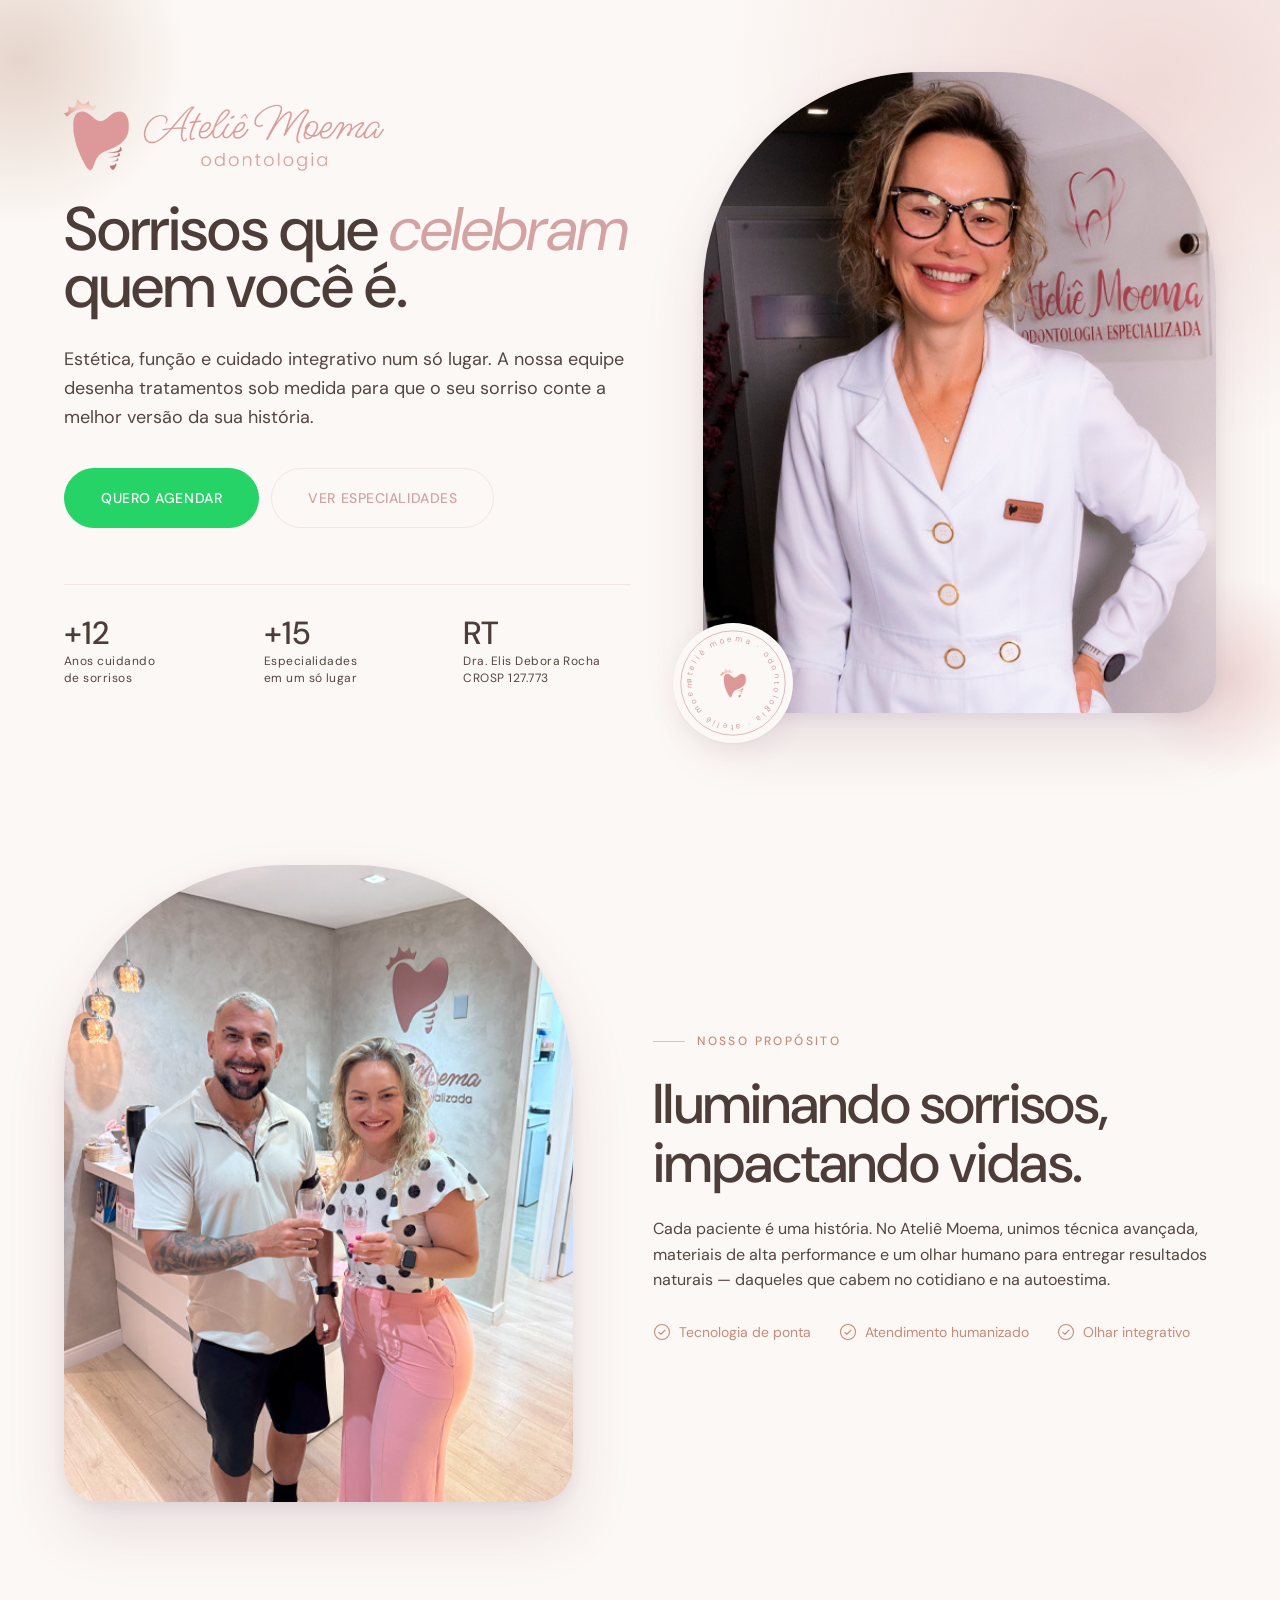
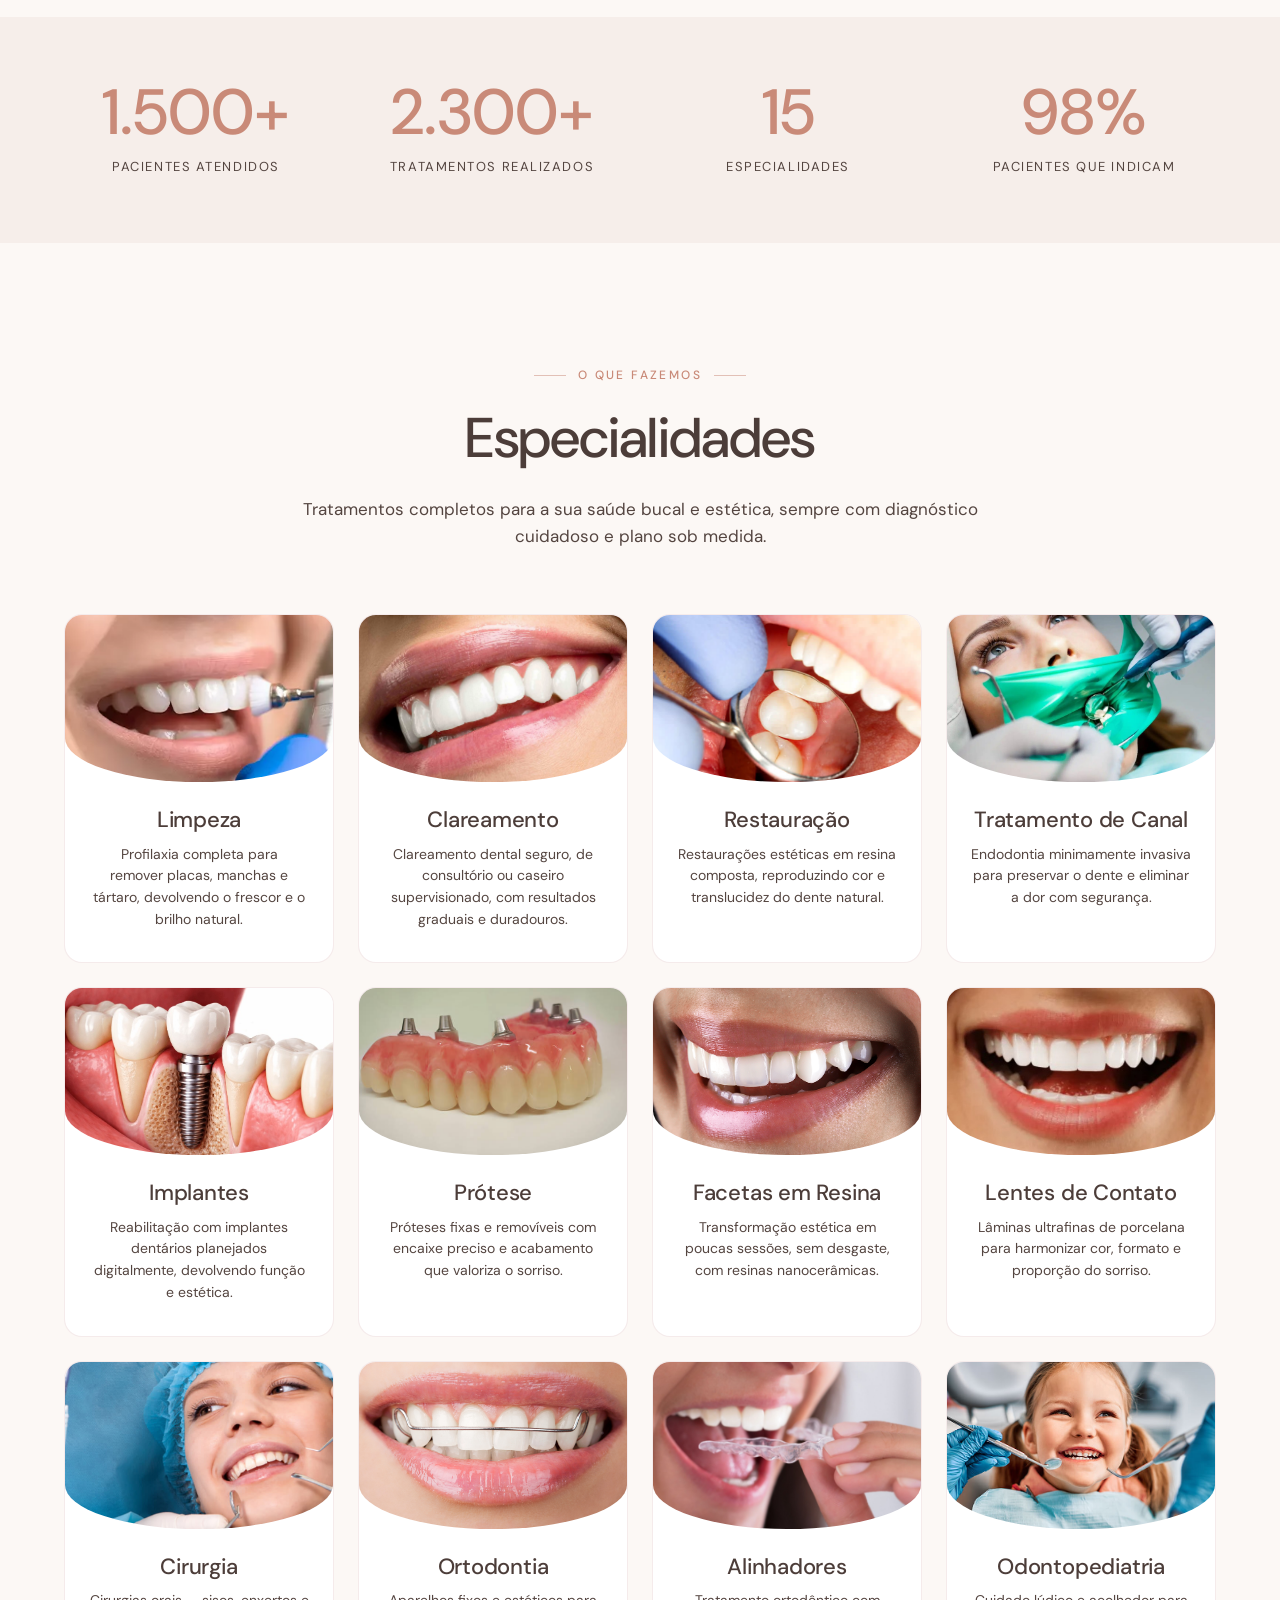
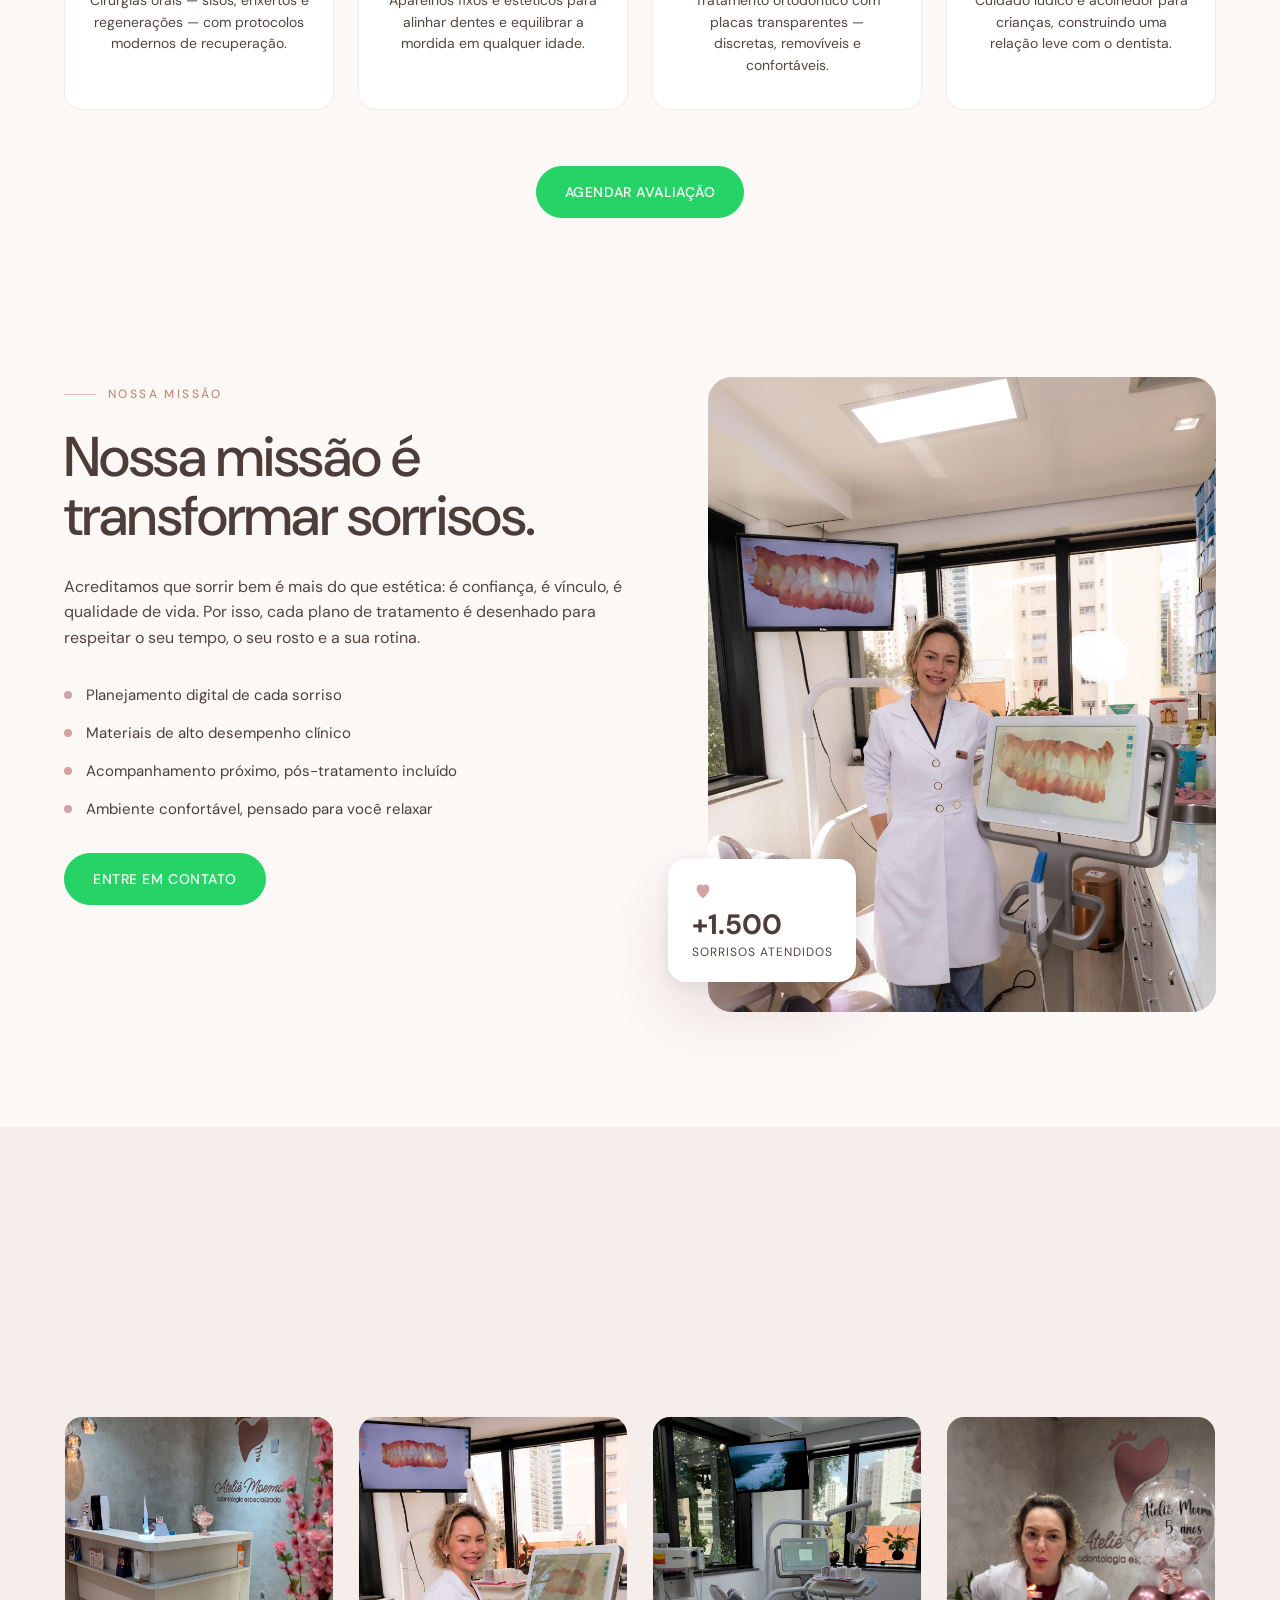
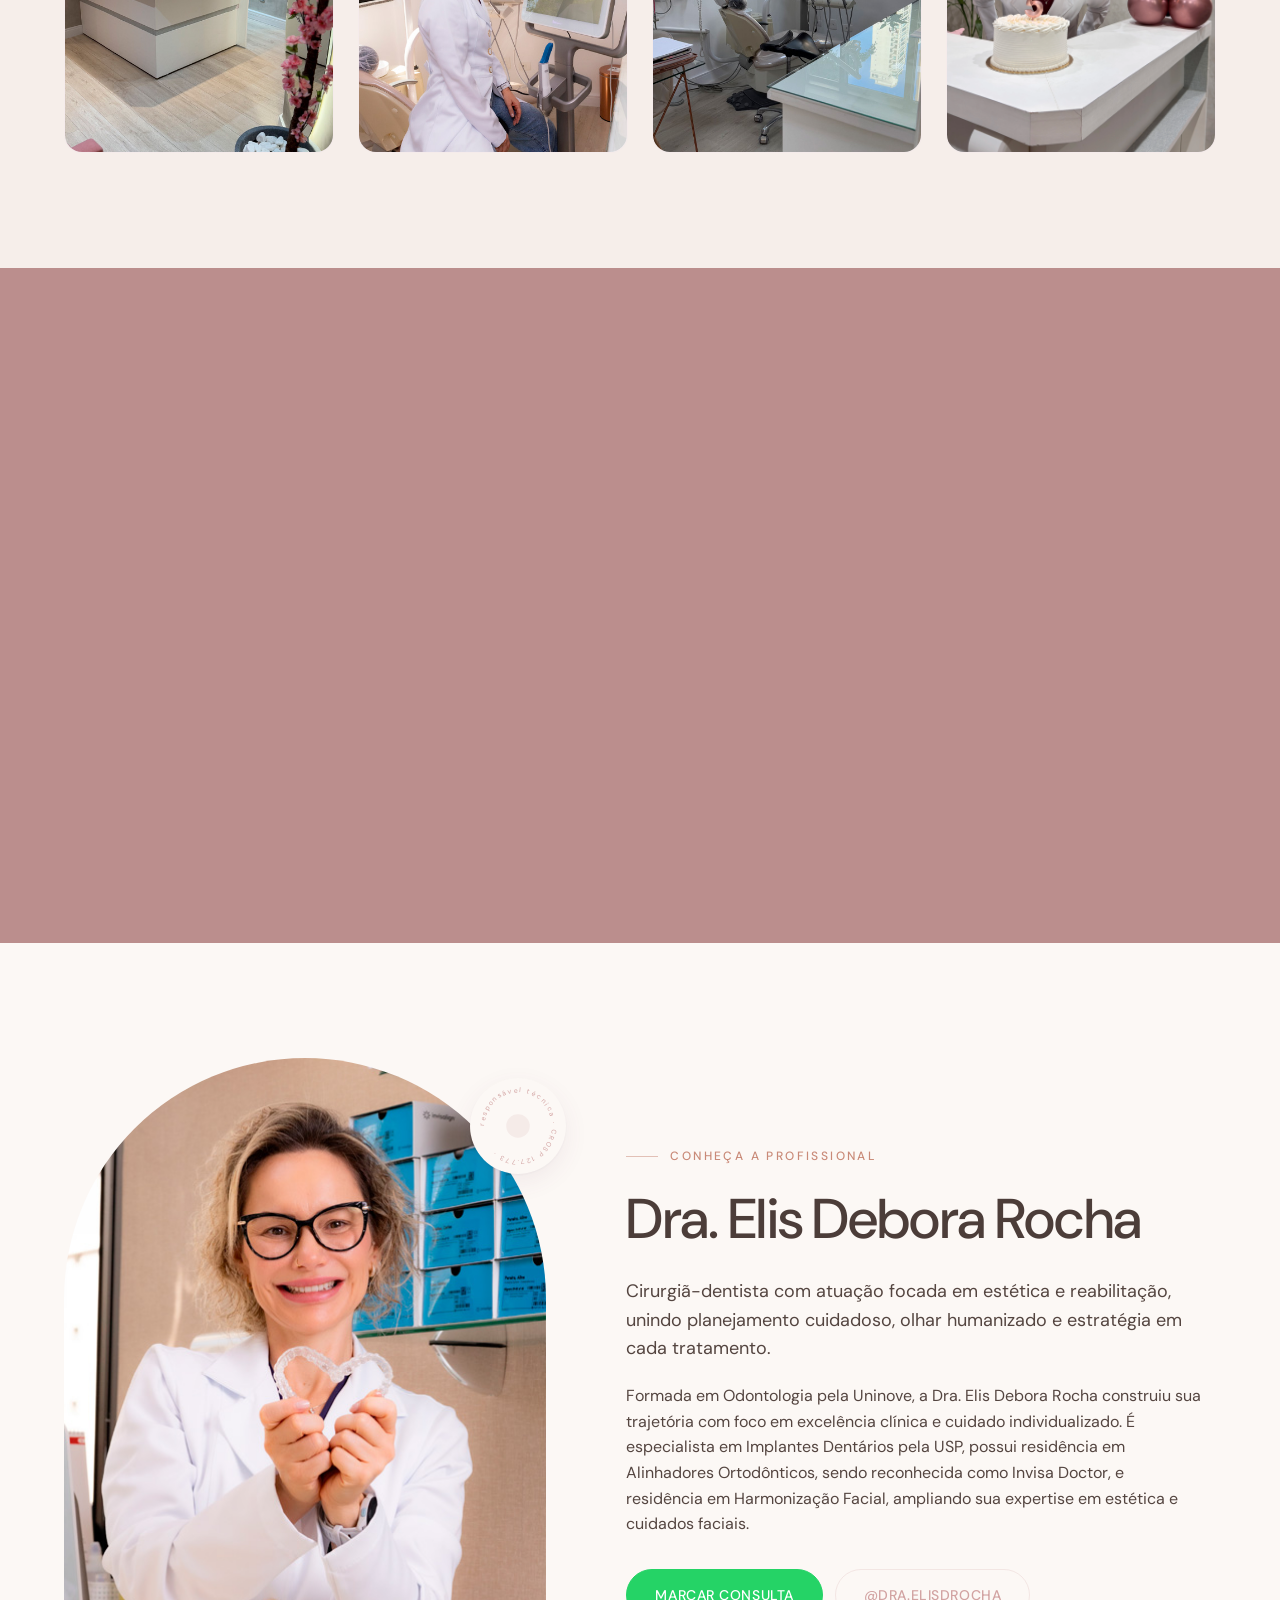
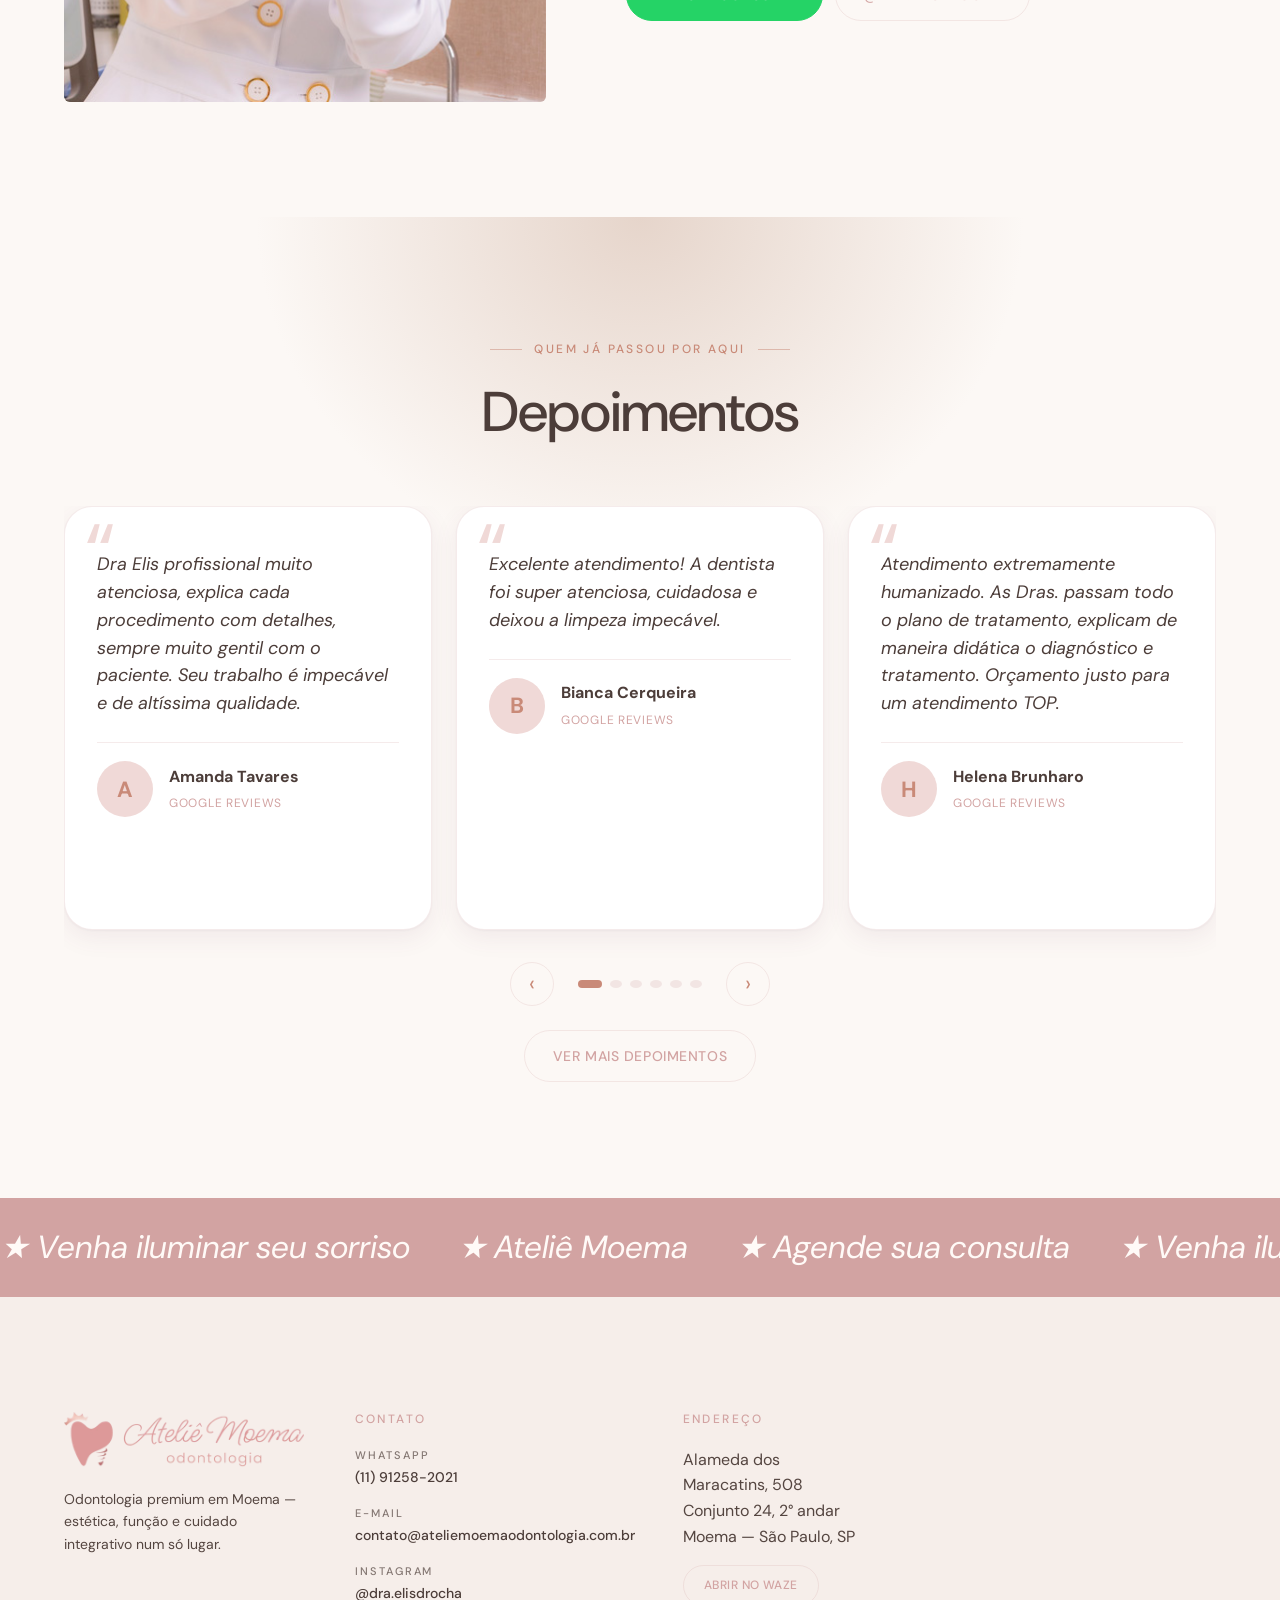
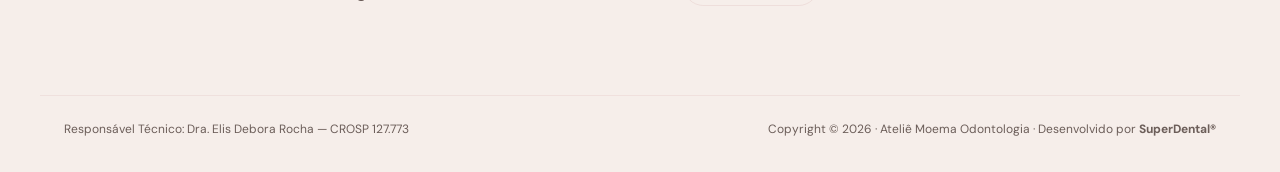
==== commit ac4d7925: "Att" ====
--- a/institucional/index.html
+++ b/institucional/index.html
@@ -1,6 +1,21 @@
 ﻿<!DOCTYPE html>
 <html lang="pt-BR" data-palette="ameixa" data-hero="split">
 <head>
+  <script async src="https://www.googletagmanager.com/gtag/js?id=G-HBF0WV0X6G"></script>
+  <script>
+    window.dataLayer = window.dataLayer || [];
+    function gtag(){dataLayer.push(arguments);}
+    gtag("js", new Date());
+    gtag("config", "G-HBF0WV0X6G");
+    gtag("config", "AW-16828234613");
+  </script>
+  <script>
+    (function(w,d,s,l,i){w[l]=w[l]||[];w[l].push({"gtm.start":
+    new Date().getTime(),event:"gtm.js"});var f=d.getElementsByTagName(s)[0],
+    j=d.createElement(s),dl=l!="dataLayer"?"&l="+l:"";j.async=true;j.src=
+    "https://www.googletagmanager.com/gtm.js?id="+i+dl;f.parentNode.insertBefore(j,f);
+    })(window,document,"script","dataLayer","GTM-KLHLT2SW");
+  </script>
   <meta charset="UTF-8" />
   <meta name="viewport" content="width=device-width, initial-scale=1.0" />
   <title>Ateliê Moema Odontologia — Odontologia premium em Moema</title>
@@ -25,6 +40,7 @@
   </script>
 </head>
 <body>
+<noscript><iframe src="https://www.googletagmanager.com/ns.html?id=GTM-KLHLT2SW" height="0" width="0" style="display:none;visibility:hidden"></iframe></noscript>
 
 <main>
 
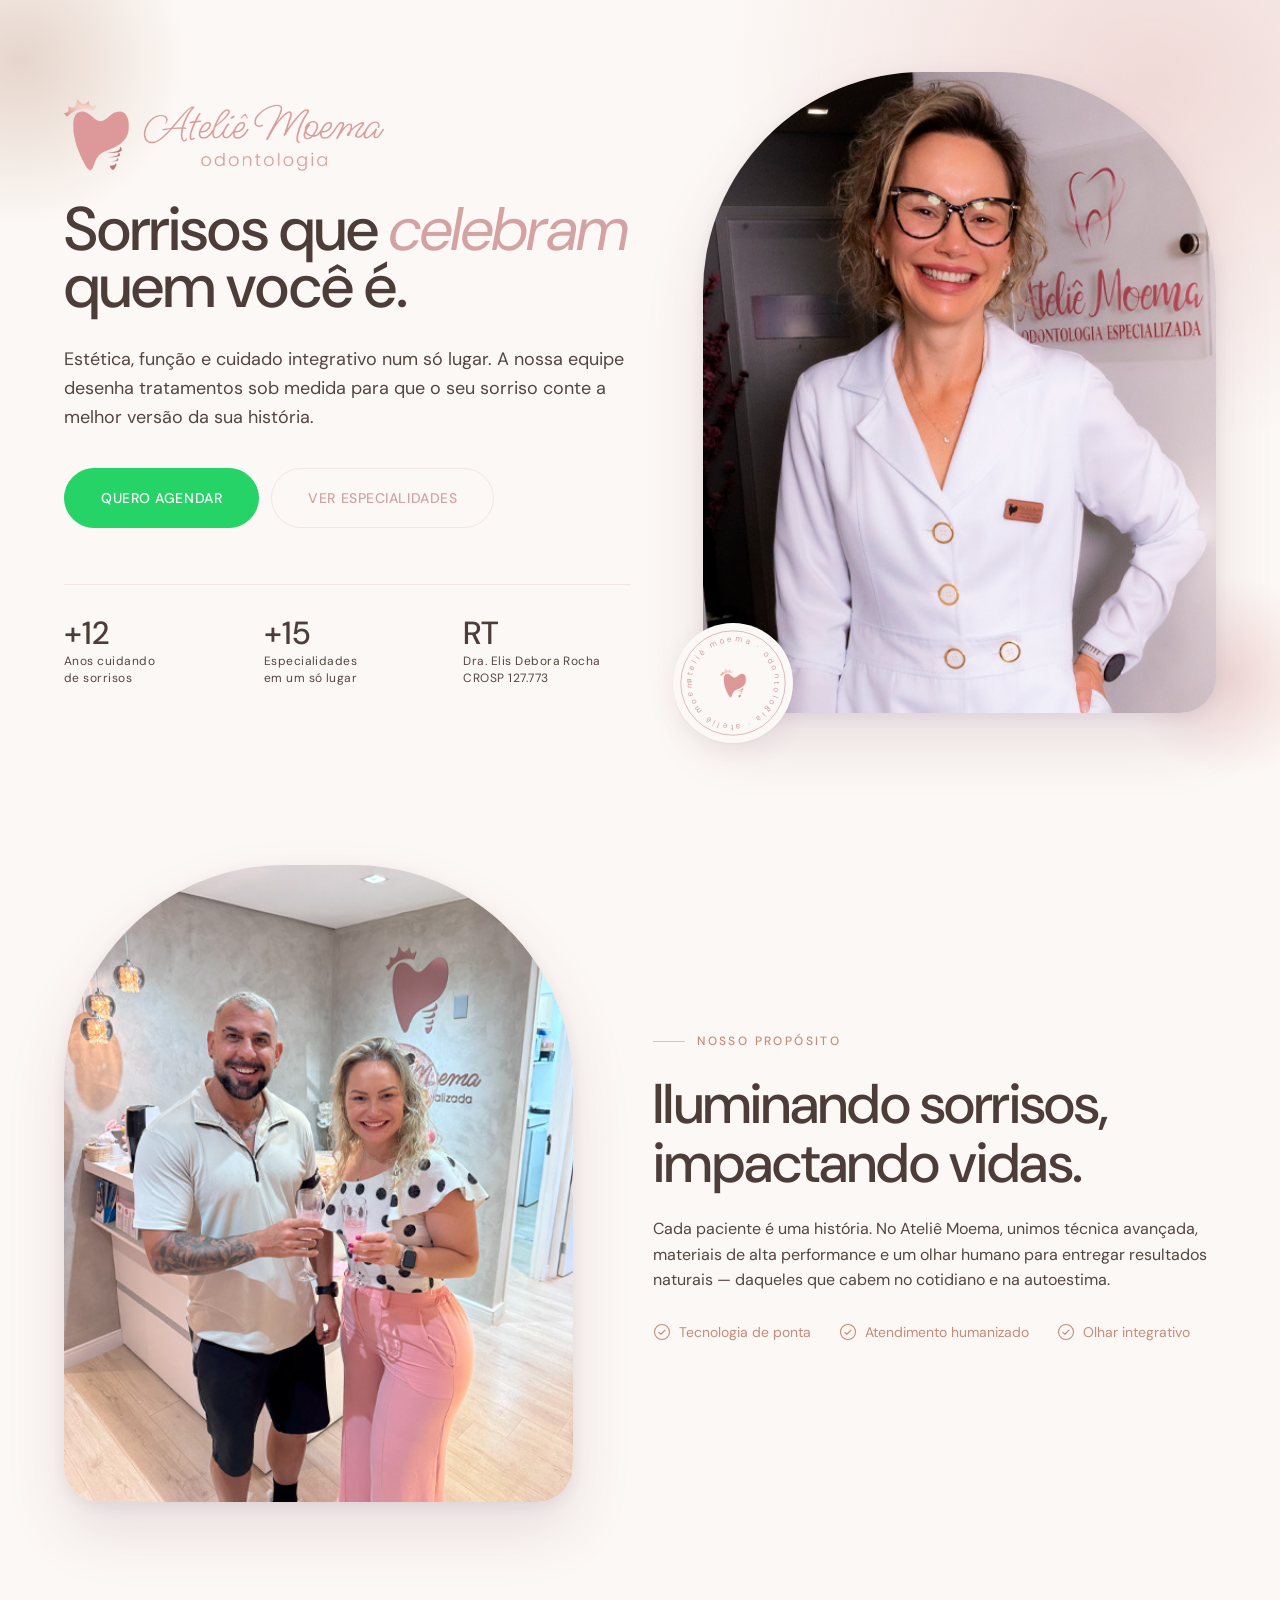
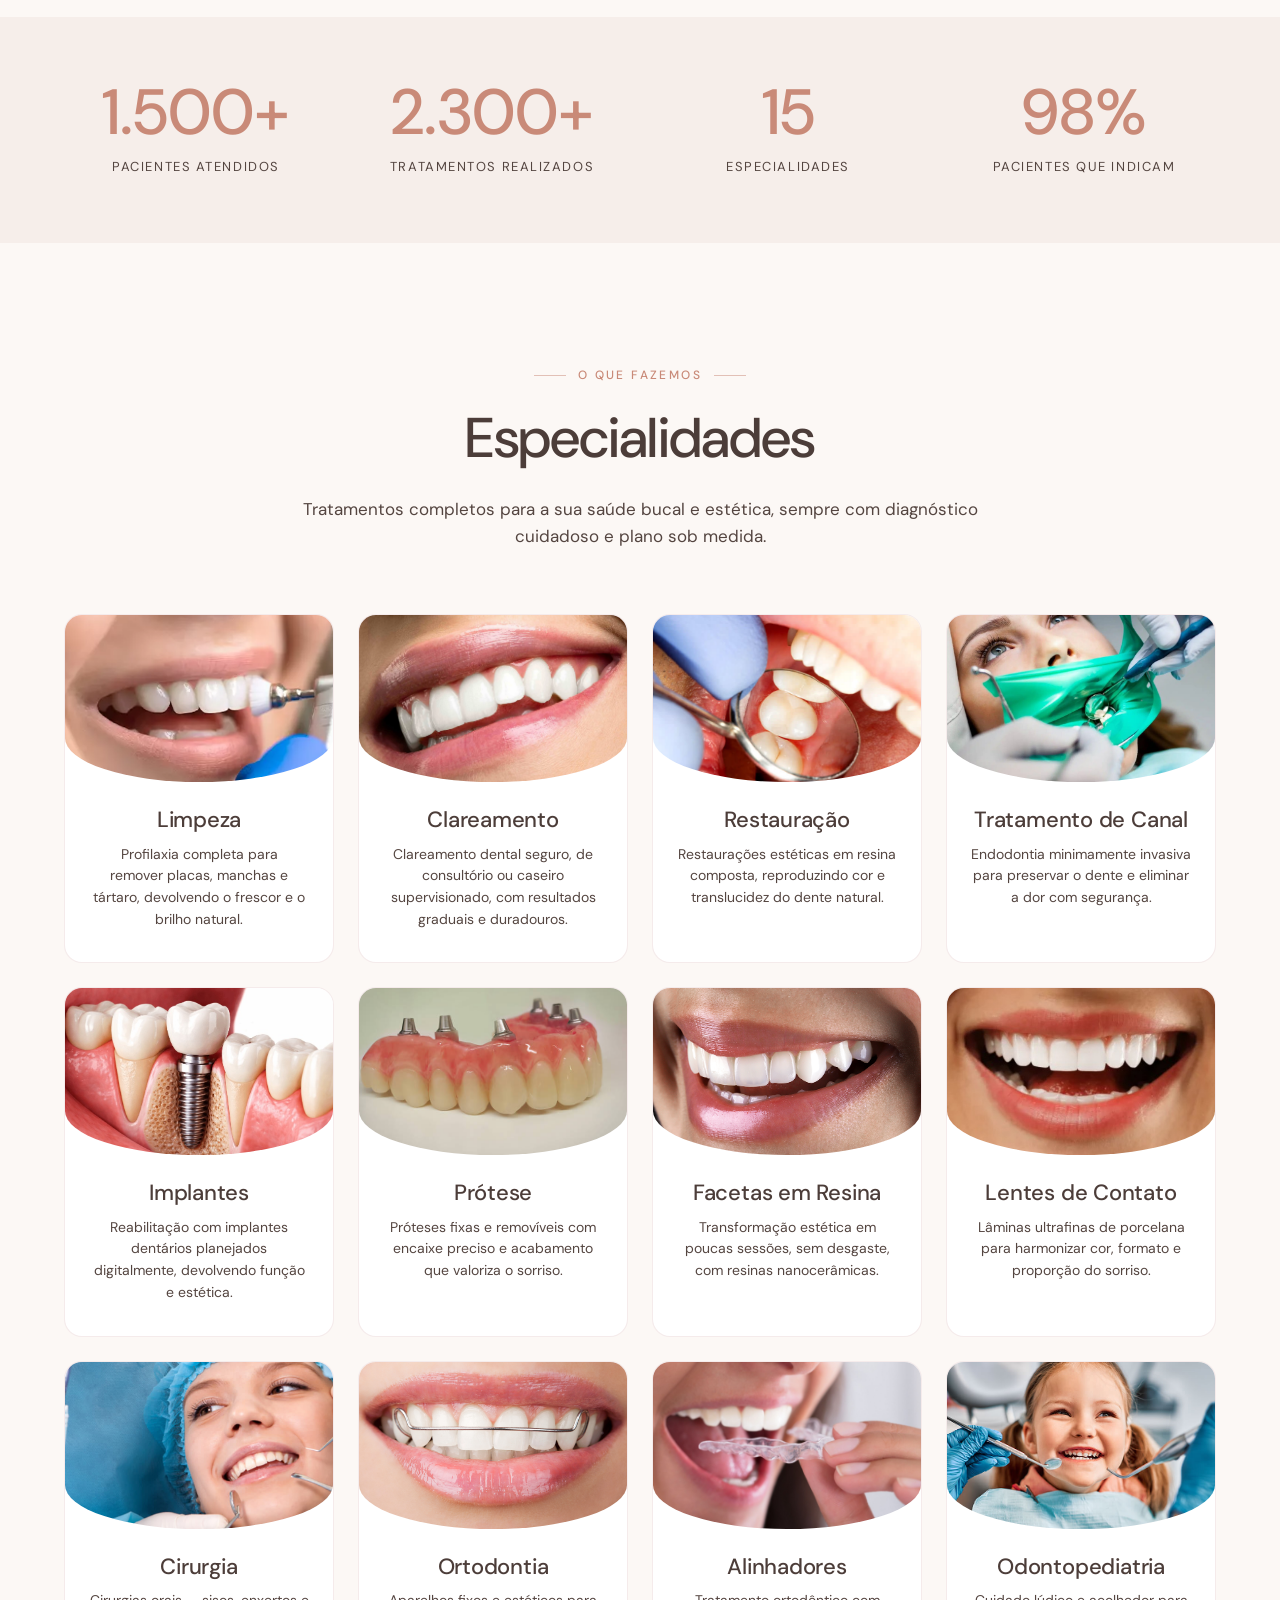
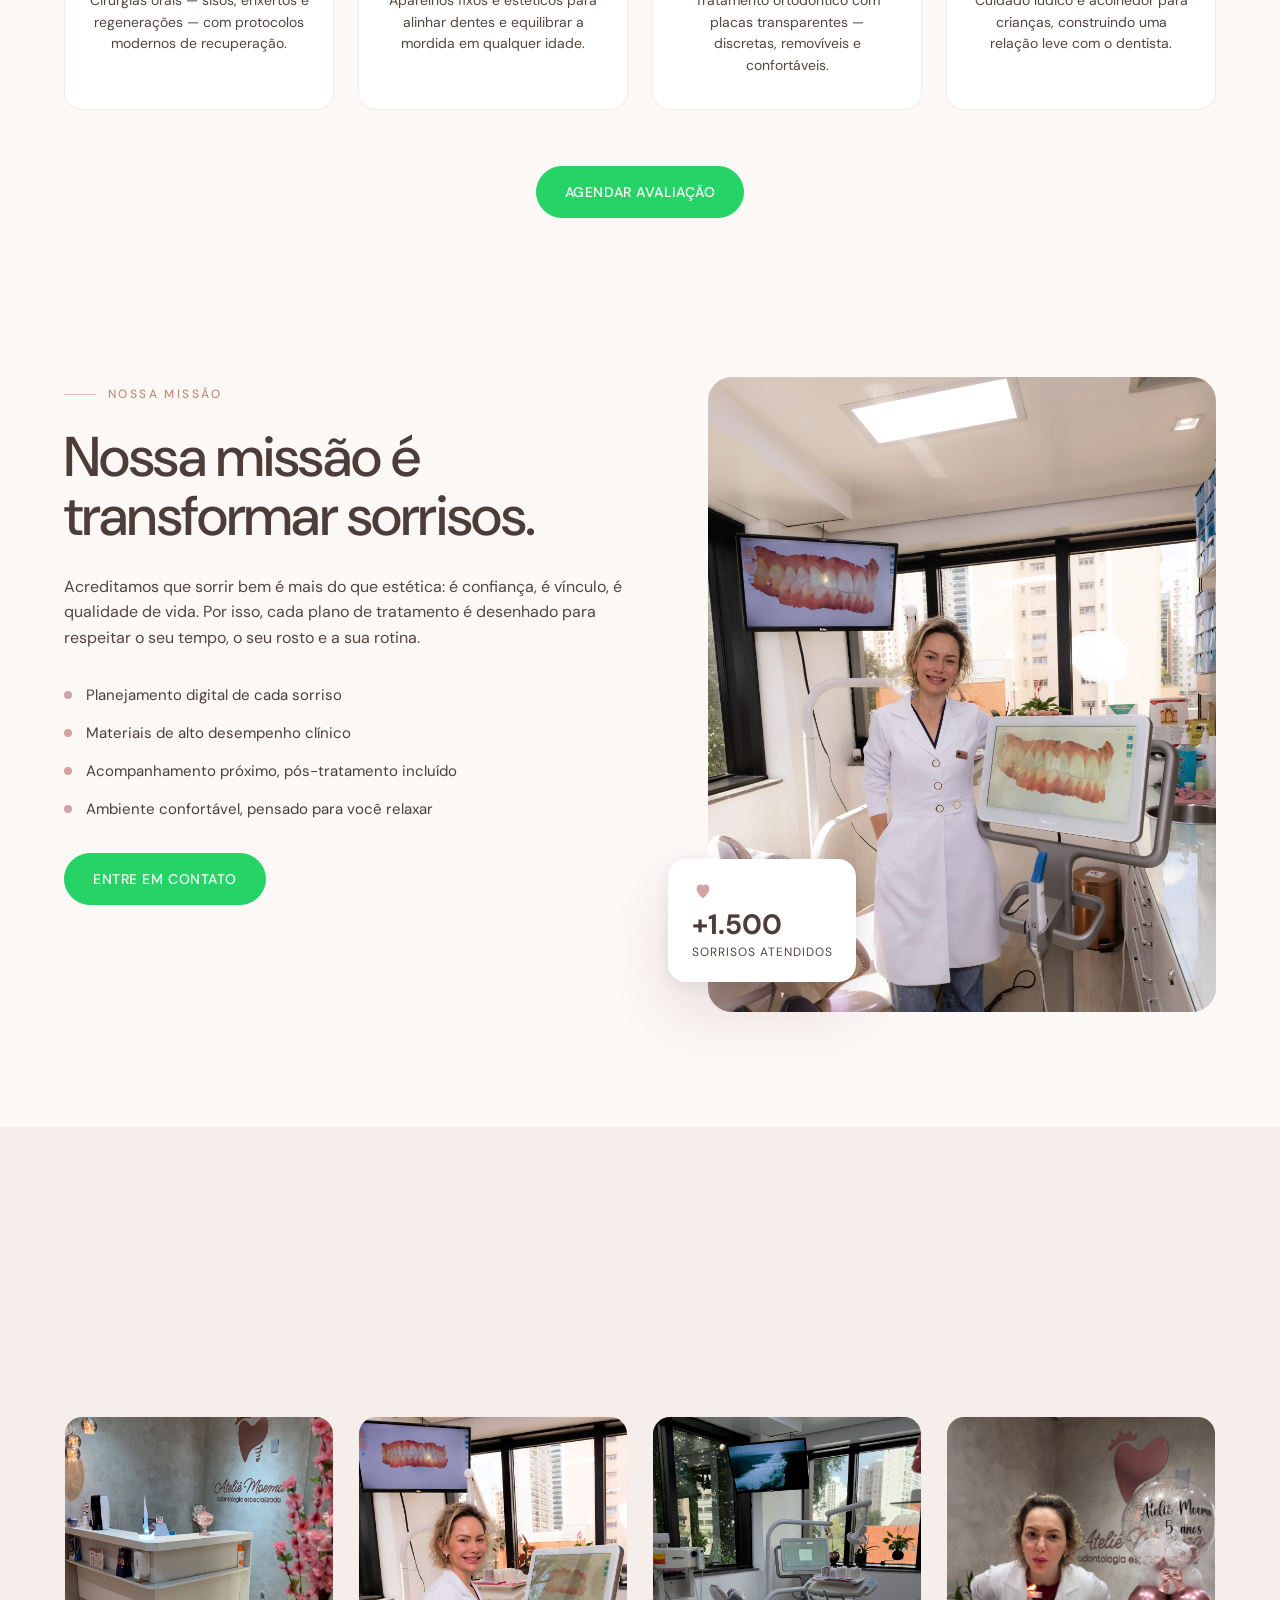
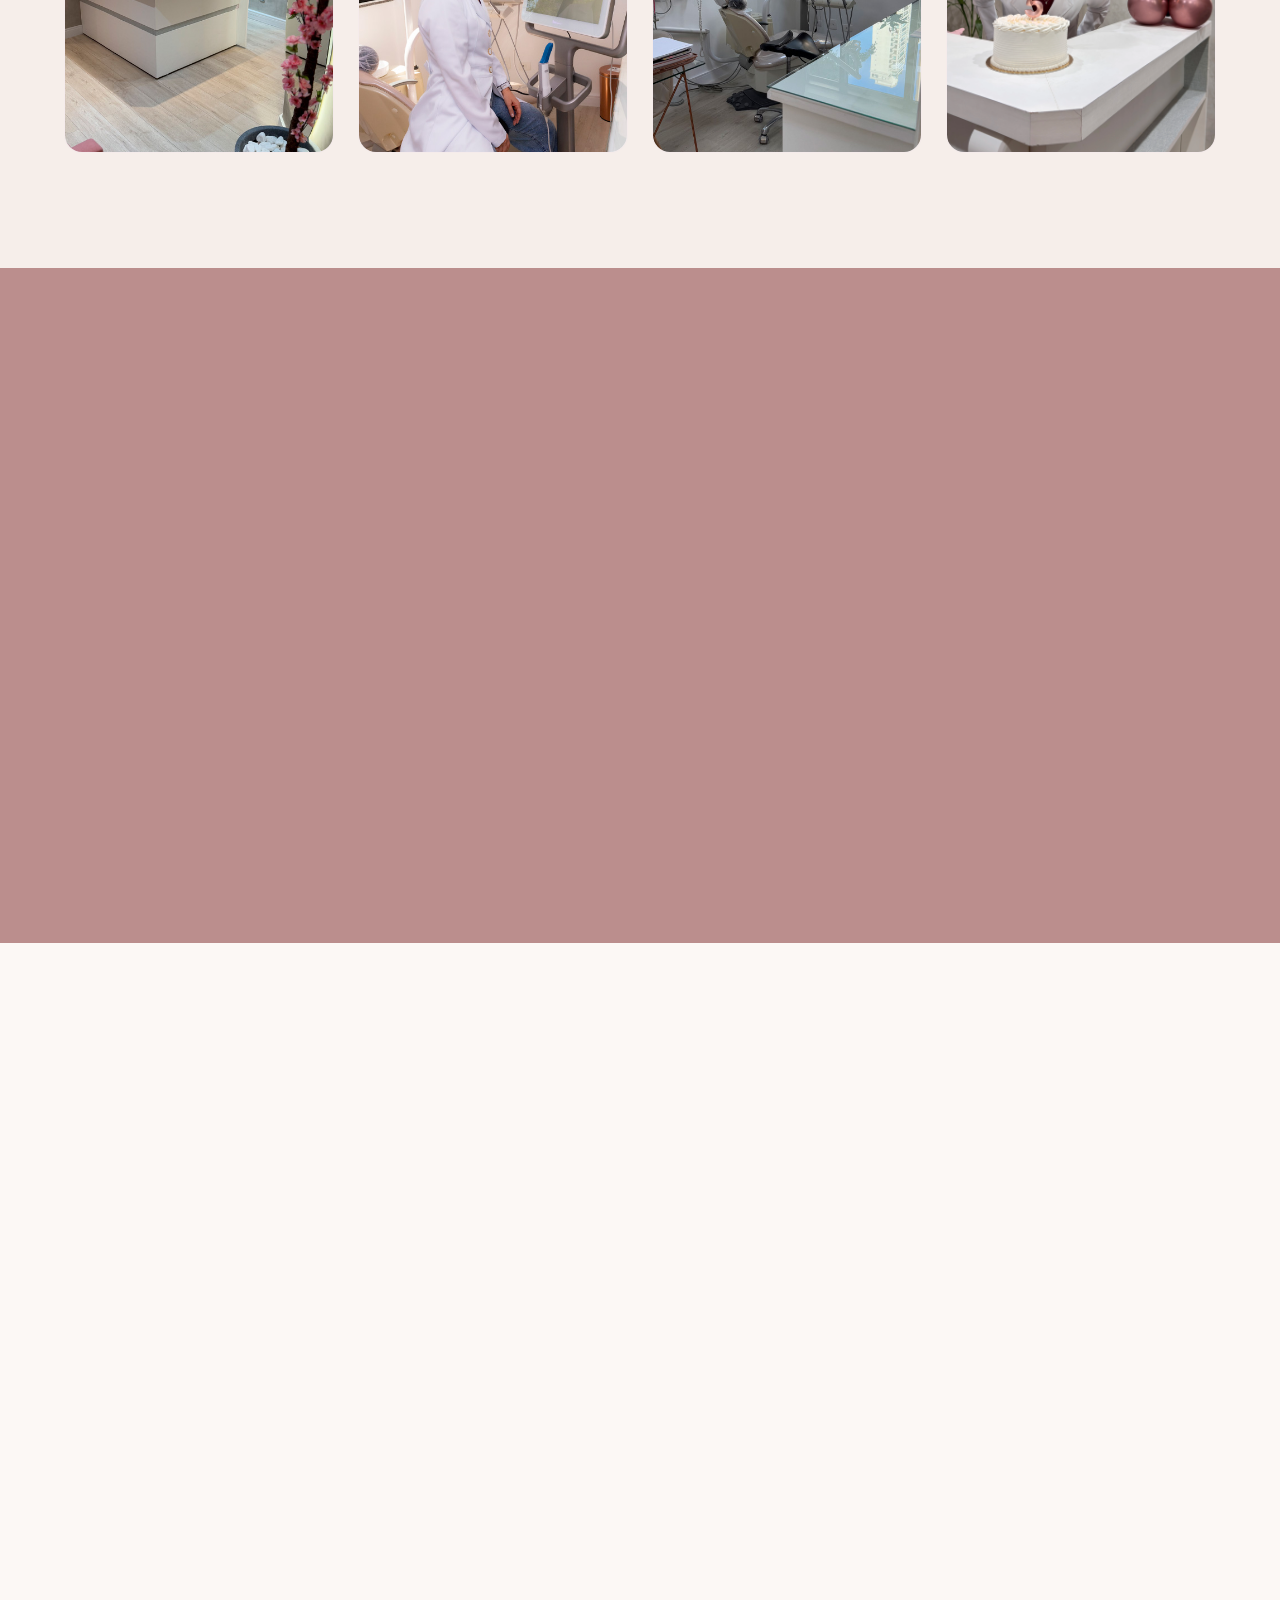
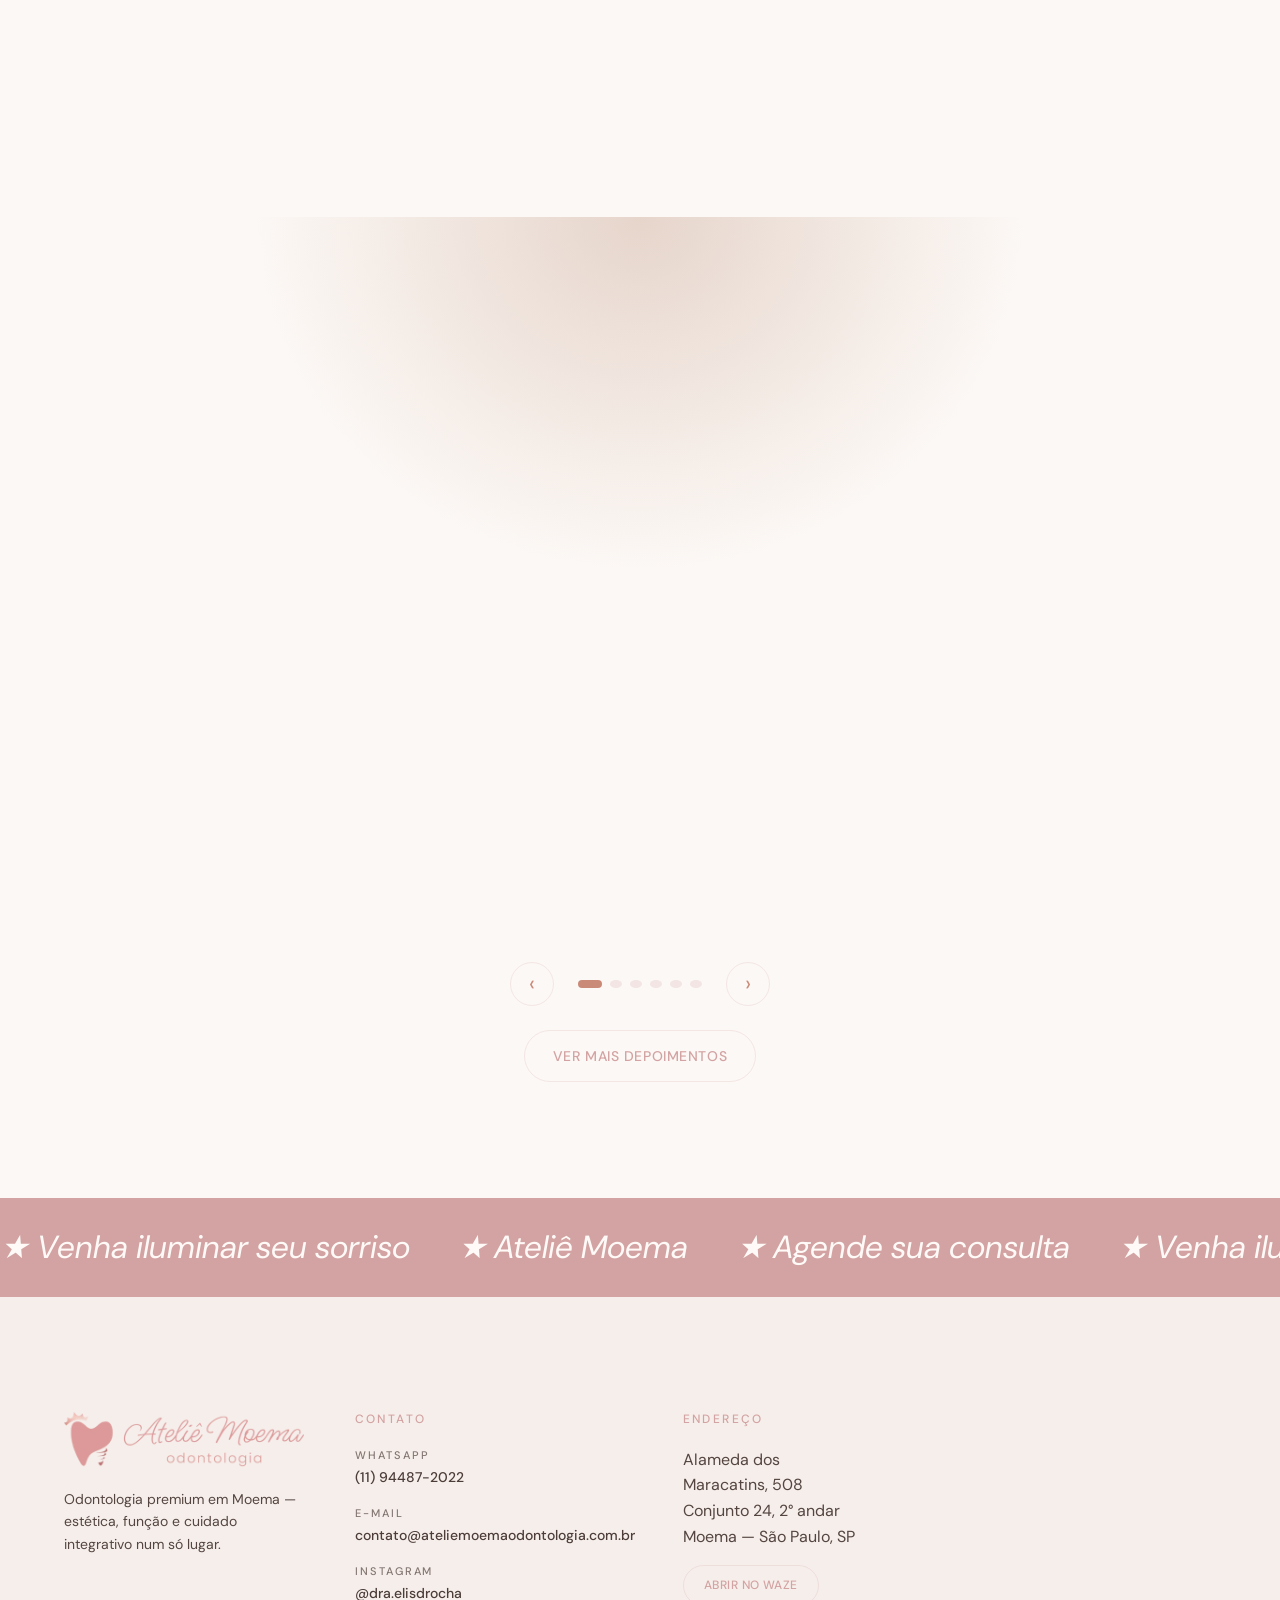
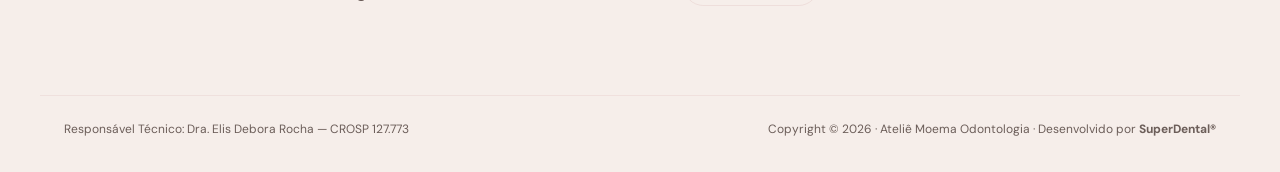
==== commit 29ca184a: "Att" ====
--- a/institucional/index.html
+++ b/institucional/index.html
@@ -60,7 +60,7 @@
         <h1 class="display">Sorrisos que <em>celebram</em> quem você é.</h1>
         <p class="lede">Estética, função e cuidado integrativo num só lugar. A nossa equipe desenha tratamentos sob medida para que o seu sorriso conte a melhor versão da sua história.</p>
         <div class="hero-cta">
-          <a class="btn btn-primary btn-lg" href="https://wa.me/5511912582021?text=Ol%C3%A1%2C%20vim%20pelo%20site%20e%20quero%20agendar%20uma%20consulta" target="_blank" rel="noopener">Quero agendar</a>
+          <a class="btn btn-primary btn-lg sellbot-wpp-open" href="https://wa.me/5511944872022?text=Ol%C3%A1%2C%20vim%20pelo%20site%20e%20quero%20agendar%20uma%20consulta" target="_blank" rel="noopener">Quero agendar</a>
           <a class="btn btn-ghost btn-lg" href="#especialidades">Ver especialidades</a>
         </div>
         <ul class="hero-meta">
@@ -295,7 +295,7 @@
       </div>
 
       <div class="specialties-foot">
-        <a class="btn btn-primary" href="https://wa.me/5511912582021" target="_blank" rel="noopener">Agendar avaliação</a>
+        <a class="btn btn-primary sellbot-wpp-open" href="https://wa.me/5511944872022" target="_blank" rel="noopener">Agendar avaliação</a>
       </div>
     </div>
   </section>
@@ -313,7 +313,7 @@
           <li><span class="dot"></span> Acompanhamento próximo, pós-tratamento incluído</li>
           <li><span class="dot"></span> Ambiente confortável, pensado para você relaxar</li>
         </ul>
-        <a class="btn btn-primary" href="https://wa.me/5511912582021" target="_blank" rel="noopener">Entre em contato</a>
+        <a class="btn btn-primary sellbot-wpp-open" href="https://wa.me/5511944872022" target="_blank" rel="noopener">Entre em contato</a>
       </div>
       <div class="mission-visual">
         <div class="mission-photo-wrap">
@@ -363,7 +363,7 @@
         <span class="eyebrow eyebrow--light"><span class="eyebrow-line"></span> Em destaque</span>
         <h2 class="display">Transforme o seu sorriso em uma única sessão.</h2>
         <p>As <strong>Facetas em Resina</strong> ajustam forma, cor e proporção dos dentes sem desgaste, em um único dia de atendimento. Resultado natural, planejado digitalmente e acompanhado de perto.</p>
-        <a class="btn btn-on-dark" href="https://wa.me/5511912582021?text=Quero%20saber%20sobre%20Facetas%20em%20Resina" target="_blank" rel="noopener">Quero saber mais</a>
+        <a class="btn btn-on-dark sellbot-wpp-open" href="https://wa.me/5511944872022?text=Quero%20saber%20sobre%20Facetas%20em%20Resina" target="_blank" rel="noopener">Quero saber mais</a>
       </div>
     </div>
   </section>
@@ -391,7 +391,7 @@
         <p class="lede">Cirurgiã-dentista com atuação focada em estética e reabilitação, unindo planejamento cuidadoso, olhar humanizado e estratégia em cada tratamento.</p>
         <p>Formada em Odontologia pela Uninove, a Dra. Elis Debora Rocha construiu sua trajetória com foco em excelência clínica e cuidado individualizado. É especialista em Implantes Dentários pela USP, possui residência em Alinhadores Ortodônticos, sendo reconhecida como Invisa Doctor, e residência em Harmonização Facial, ampliando sua expertise em estética e cuidados faciais.</p>
         <div class="doctor-cta">
-          <a class="btn btn-primary" href="https://wa.me/5511912582021" target="_blank" rel="noopener">Marcar consulta</a>
+          <a class="btn btn-primary sellbot-wpp-open" href="https://wa.me/5511944872022" target="_blank" rel="noopener">Marcar consulta</a>
           <a class="btn btn-ghost" href="https://www.instagram.com/dra.elisdrocha/" target="_blank" rel="noopener">@dra.elisdrocha</a>
         </div>
       </div>
@@ -539,7 +539,7 @@
     <div class="footer-col">
       <h3>Contato</h3>
       <ul class="footer-list">
-        <li><strong>WhatsApp</strong><a href="https://wa.me/5511912582021" target="_blank" rel="noopener">(11) 91258-2021</a></li>
+        <li><strong>WhatsApp</strong><a href="https://wa.me/5511944872022" target="_blank" rel="noopener">(11) 94487-2022</a></li>
         <li><strong>E-mail</strong><a href="mailto:contato@ateliemoemaodontologia.com.br">contato@ateliemoemaodontologia.com.br</a></li>
         <li><strong>Instagram</strong><a href="https://www.instagram.com/dra.elisdrocha/" target="_blank" rel="noopener">@dra.elisdrocha</a></li>
       </ul>
@@ -569,5 +569,6 @@
 <script src="assets/js/main.js"></script>
 <script src="assets/js/tweaks.js"></script>
 
+<script src="https://plugin.sellbot.tech/assets/js/sellbot_plugin.min.js"></script>
 </body>
 </html>
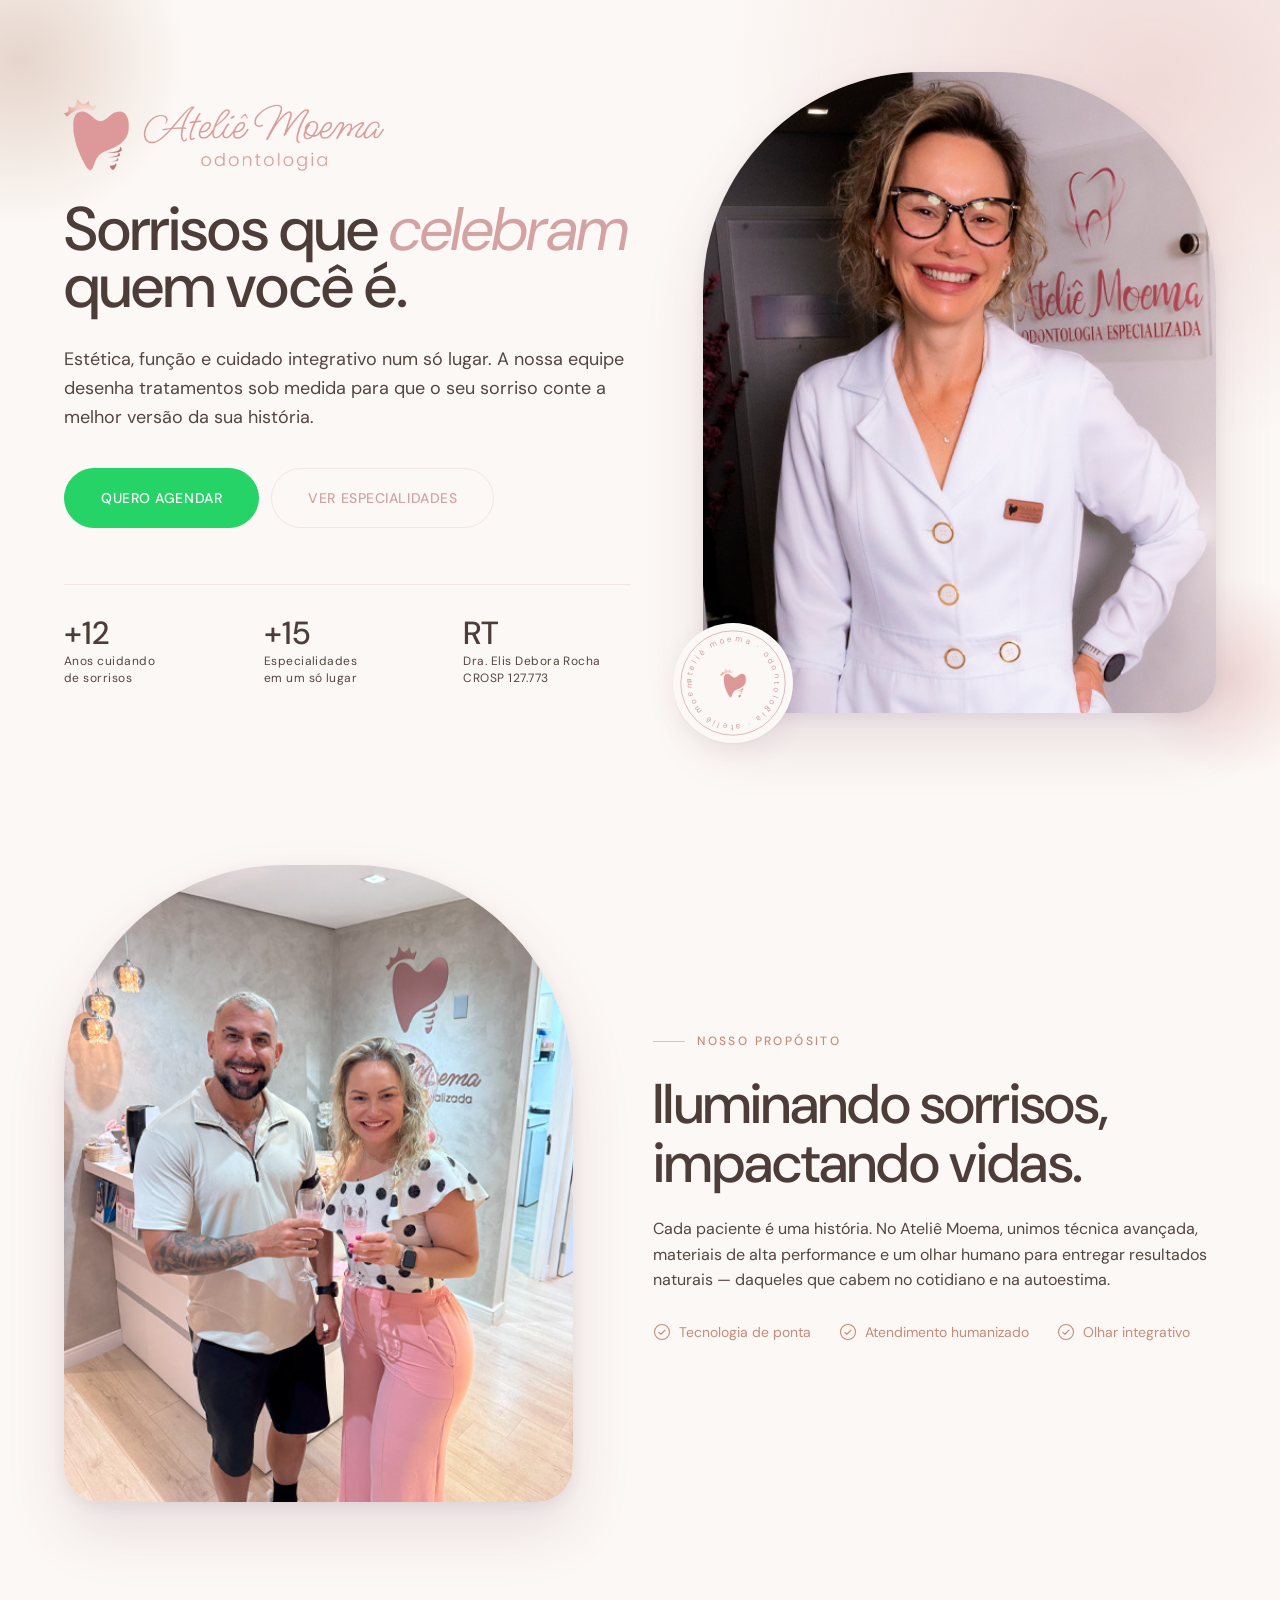
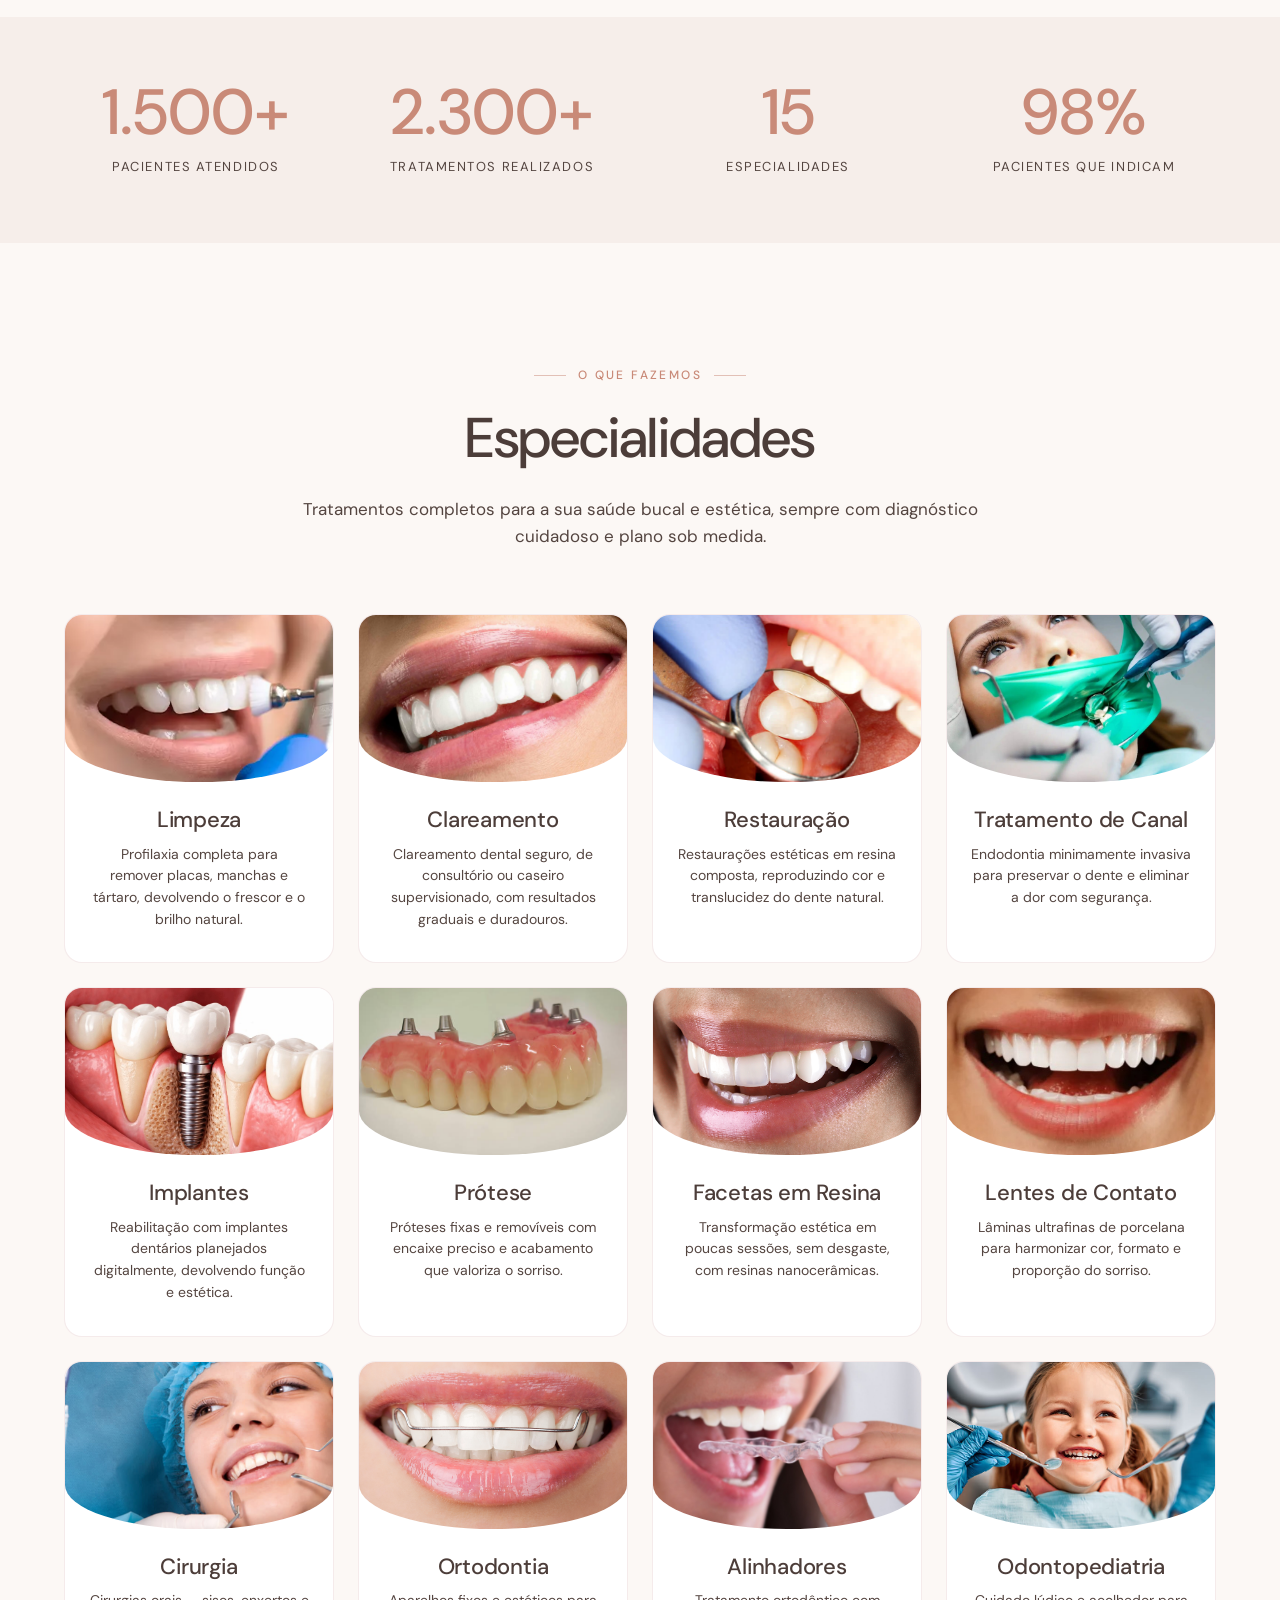
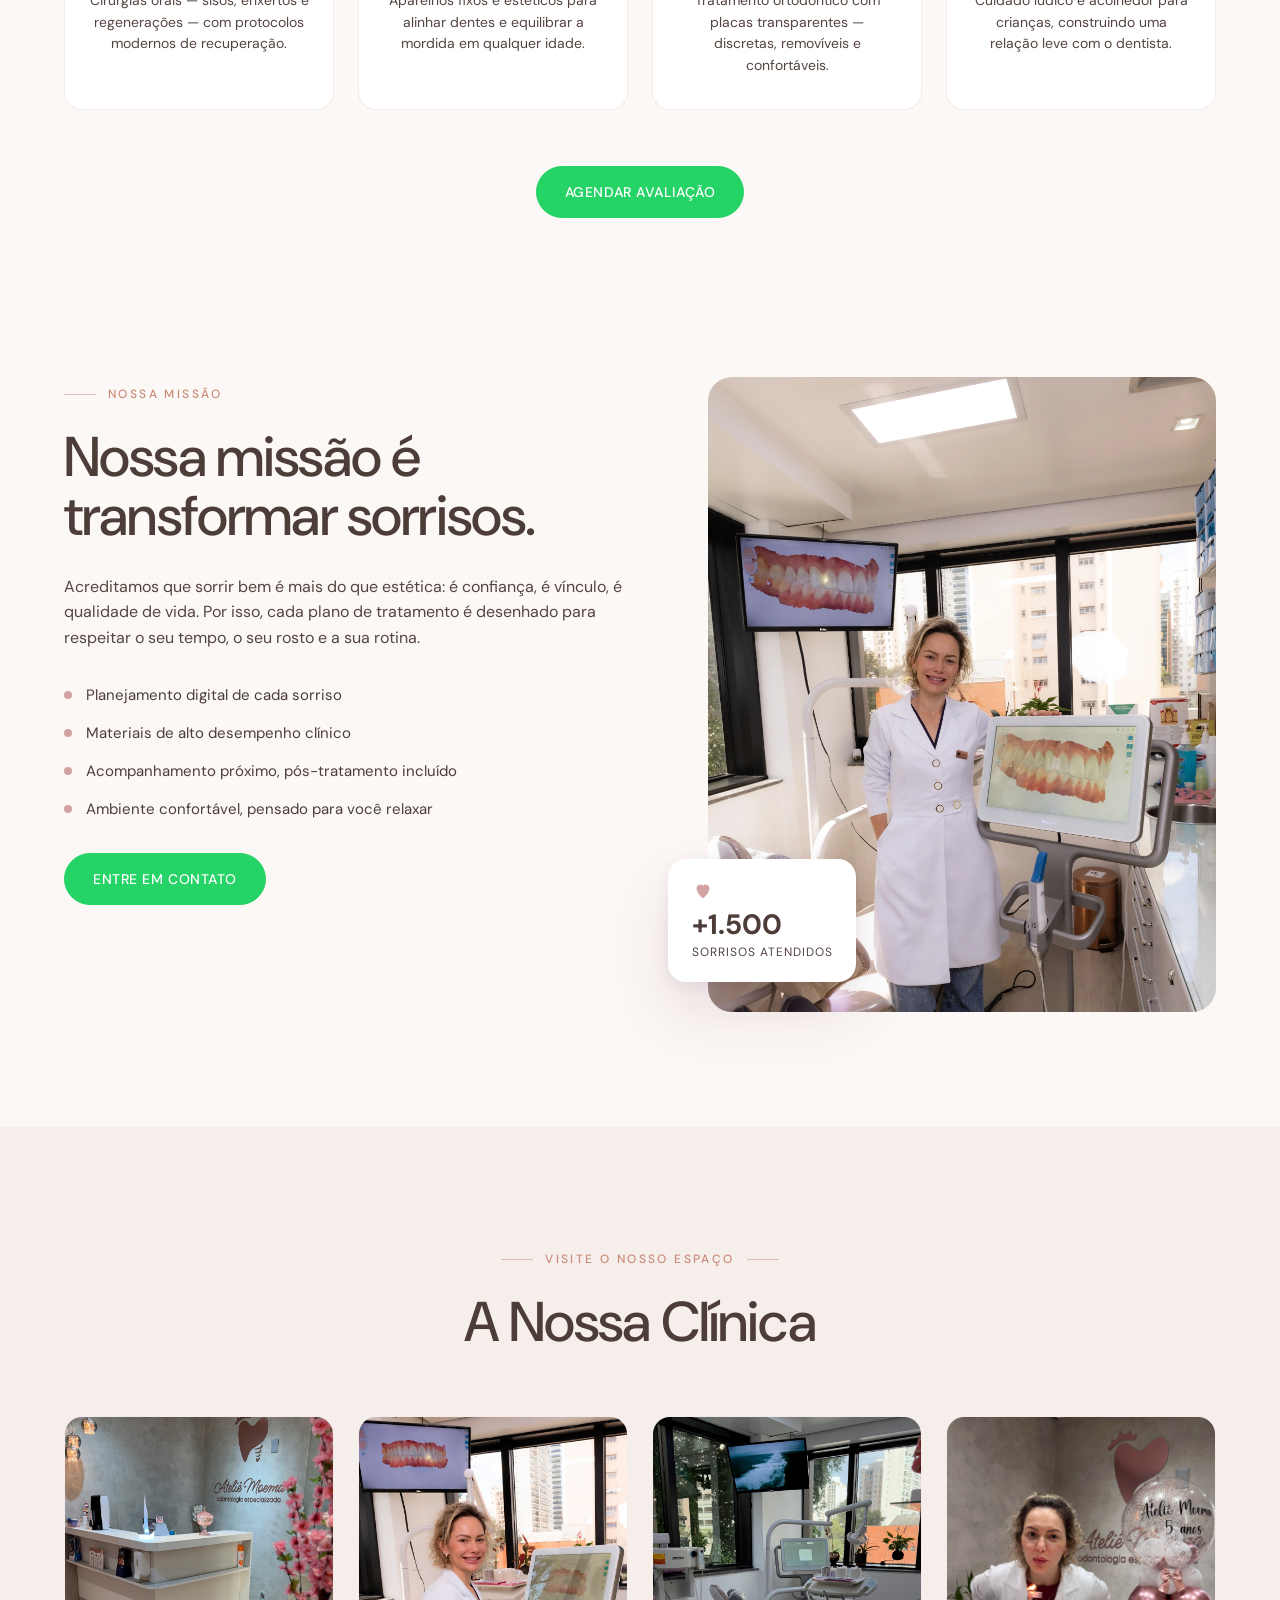
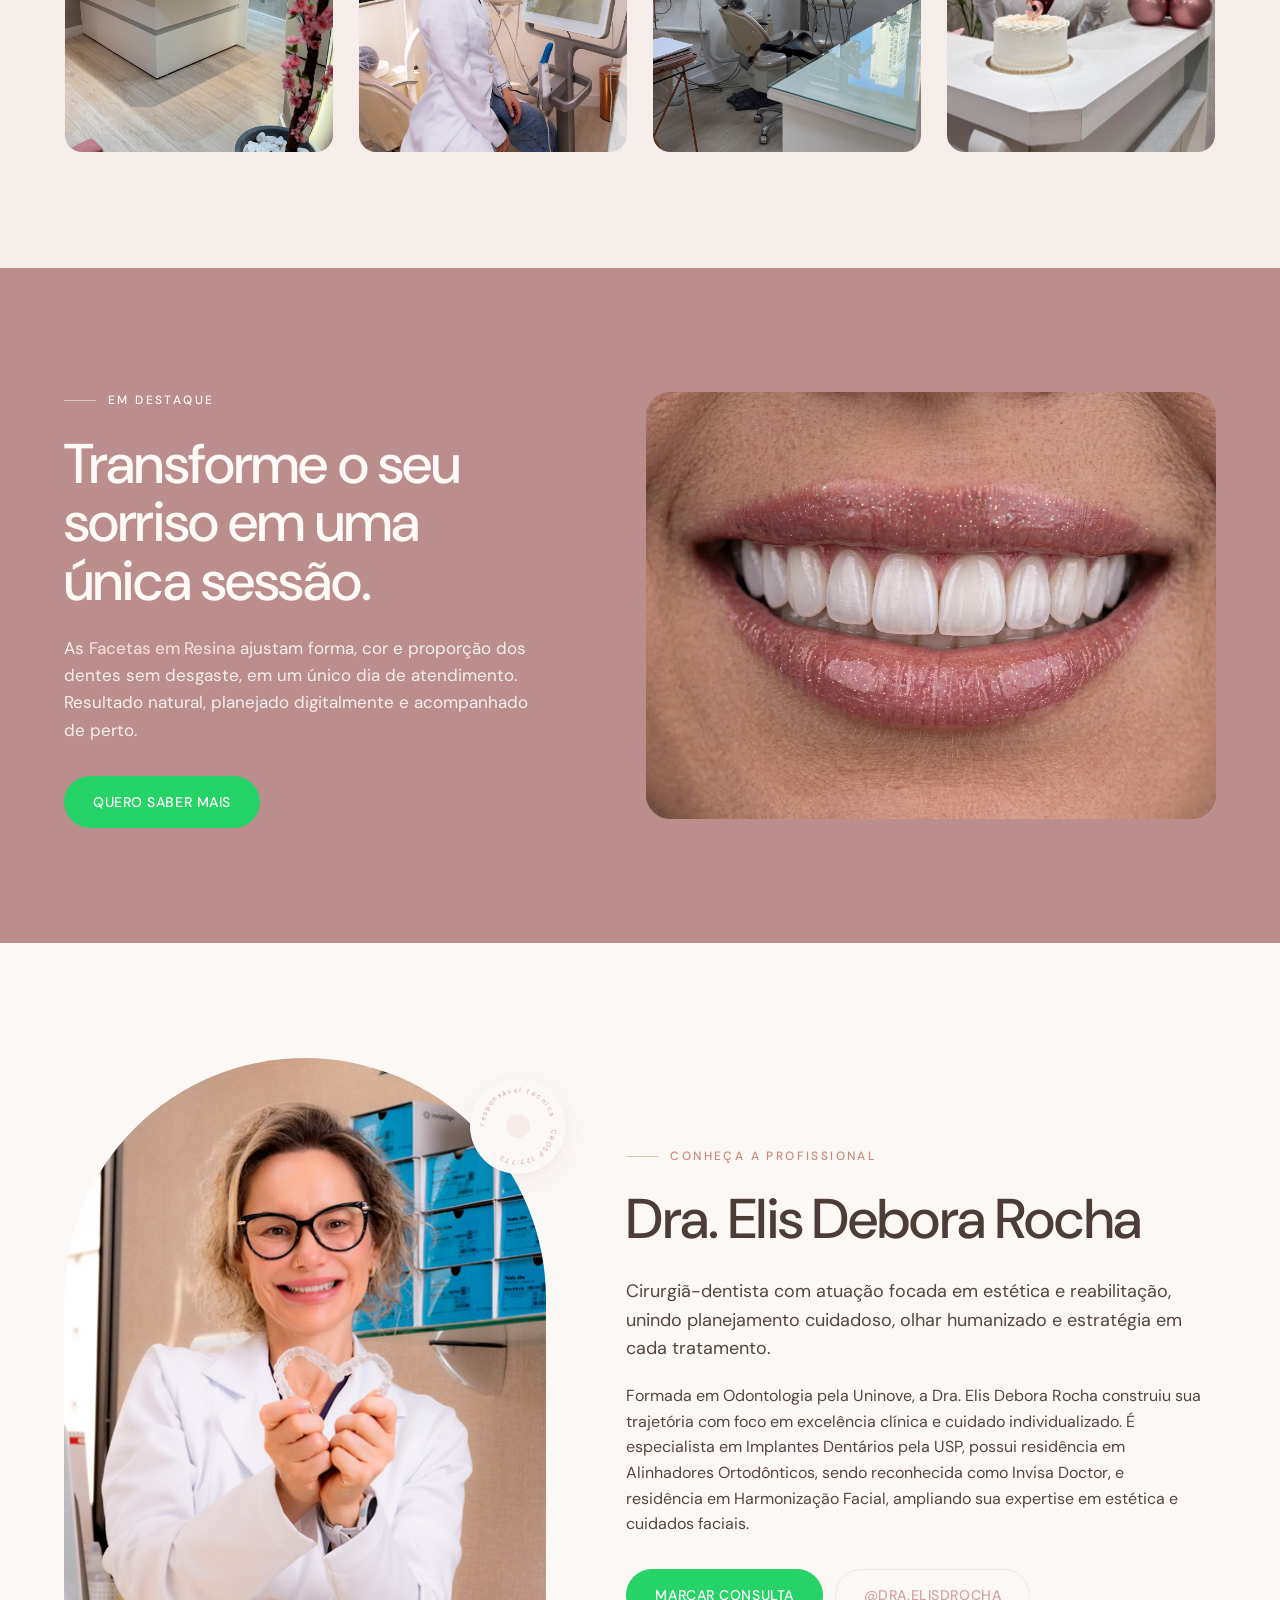
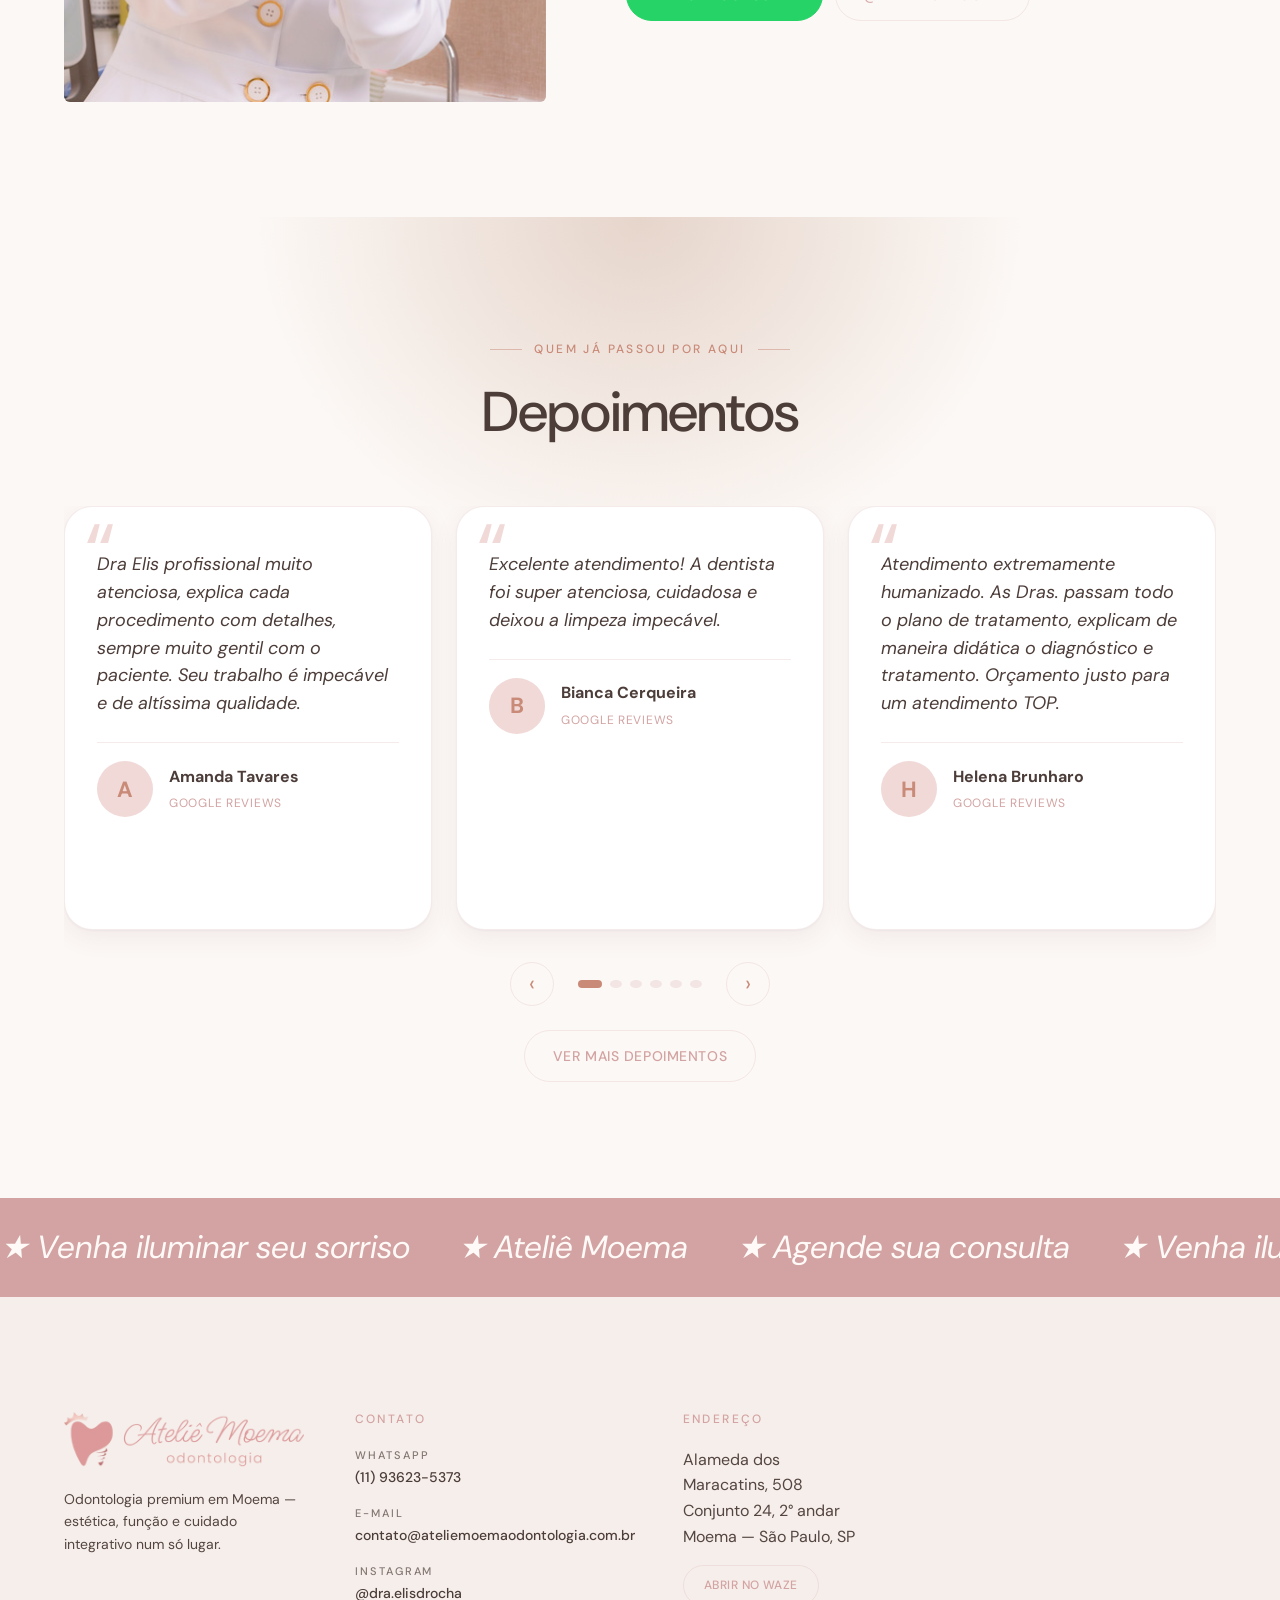
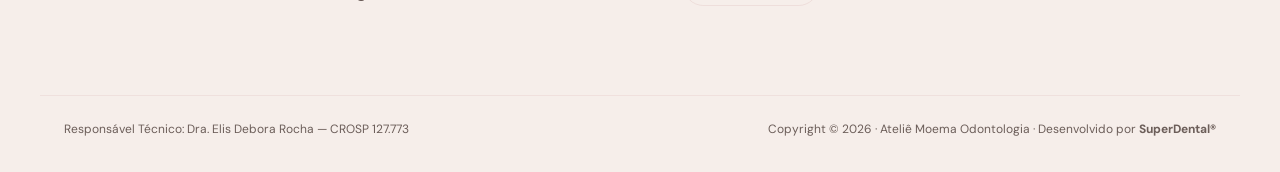
==== commit ffdb343a: "Att" ====
--- a/institucional/index.html
+++ b/institucional/index.html
@@ -60,7 +60,7 @@
         <h1 class="display">Sorrisos que <em>celebram</em> quem você é.</h1>
         <p class="lede">Estética, função e cuidado integrativo num só lugar. A nossa equipe desenha tratamentos sob medida para que o seu sorriso conte a melhor versão da sua história.</p>
         <div class="hero-cta">
-          <a class="btn btn-primary btn-lg sellbot-wpp-open" href="https://wa.me/5511944872022?text=Ol%C3%A1%2C%20vim%20pelo%20site%20e%20quero%20agendar%20uma%20consulta" target="_blank" rel="noopener">Quero agendar</a>
+          <a class="btn btn-primary btn-lg sellbot-wpp-open" href="https://wa.me/5511936235373?text=Ol%C3%A1%2C%20vim%20pelo%20site%20e%20quero%20agendar%20uma%20consulta" target="_blank" rel="noopener">Quero agendar</a>
           <a class="btn btn-ghost btn-lg" href="#especialidades">Ver especialidades</a>
         </div>
         <ul class="hero-meta">
@@ -295,7 +295,7 @@
       </div>
 
       <div class="specialties-foot">
-        <a class="btn btn-primary sellbot-wpp-open" href="https://wa.me/5511944872022" target="_blank" rel="noopener">Agendar avaliação</a>
+        <a class="btn btn-primary sellbot-wpp-open" href="https://wa.me/5511936235373" target="_blank" rel="noopener">Agendar avaliação</a>
       </div>
     </div>
   </section>
@@ -313,7 +313,7 @@
           <li><span class="dot"></span> Acompanhamento próximo, pós-tratamento incluído</li>
           <li><span class="dot"></span> Ambiente confortável, pensado para você relaxar</li>
         </ul>
-        <a class="btn btn-primary sellbot-wpp-open" href="https://wa.me/5511944872022" target="_blank" rel="noopener">Entre em contato</a>
+        <a class="btn btn-primary sellbot-wpp-open" href="https://wa.me/5511936235373" target="_blank" rel="noopener">Entre em contato</a>
       </div>
       <div class="mission-visual">
         <div class="mission-photo-wrap">
@@ -363,7 +363,7 @@
         <span class="eyebrow eyebrow--light"><span class="eyebrow-line"></span> Em destaque</span>
         <h2 class="display">Transforme o seu sorriso em uma única sessão.</h2>
         <p>As <strong>Facetas em Resina</strong> ajustam forma, cor e proporção dos dentes sem desgaste, em um único dia de atendimento. Resultado natural, planejado digitalmente e acompanhado de perto.</p>
-        <a class="btn btn-on-dark sellbot-wpp-open" href="https://wa.me/5511944872022?text=Quero%20saber%20sobre%20Facetas%20em%20Resina" target="_blank" rel="noopener">Quero saber mais</a>
+        <a class="btn btn-on-dark sellbot-wpp-open" href="https://wa.me/5511936235373?text=Quero%20saber%20sobre%20Facetas%20em%20Resina" target="_blank" rel="noopener">Quero saber mais</a>
       </div>
     </div>
   </section>
@@ -391,7 +391,7 @@
         <p class="lede">Cirurgiã-dentista com atuação focada em estética e reabilitação, unindo planejamento cuidadoso, olhar humanizado e estratégia em cada tratamento.</p>
         <p>Formada em Odontologia pela Uninove, a Dra. Elis Debora Rocha construiu sua trajetória com foco em excelência clínica e cuidado individualizado. É especialista em Implantes Dentários pela USP, possui residência em Alinhadores Ortodônticos, sendo reconhecida como Invisa Doctor, e residência em Harmonização Facial, ampliando sua expertise em estética e cuidados faciais.</p>
         <div class="doctor-cta">
-          <a class="btn btn-primary sellbot-wpp-open" href="https://wa.me/5511944872022" target="_blank" rel="noopener">Marcar consulta</a>
+          <a class="btn btn-primary sellbot-wpp-open" href="https://wa.me/5511936235373" target="_blank" rel="noopener">Marcar consulta</a>
           <a class="btn btn-ghost" href="https://www.instagram.com/dra.elisdrocha/" target="_blank" rel="noopener">@dra.elisdrocha</a>
         </div>
       </div>
@@ -539,7 +539,7 @@
     <div class="footer-col">
       <h3>Contato</h3>
       <ul class="footer-list">
-        <li><strong>WhatsApp</strong><a href="https://wa.me/5511944872022" target="_blank" rel="noopener">(11) 94487-2022</a></li>
+        <li><strong>WhatsApp</strong><a href="https://wa.me/5511936235373" target="_blank" rel="noopener">(11) 93623-5373</a></li>
         <li><strong>E-mail</strong><a href="mailto:contato@ateliemoemaodontologia.com.br">contato@ateliemoemaodontologia.com.br</a></li>
         <li><strong>Instagram</strong><a href="https://www.instagram.com/dra.elisdrocha/" target="_blank" rel="noopener">@dra.elisdrocha</a></li>
       </ul>
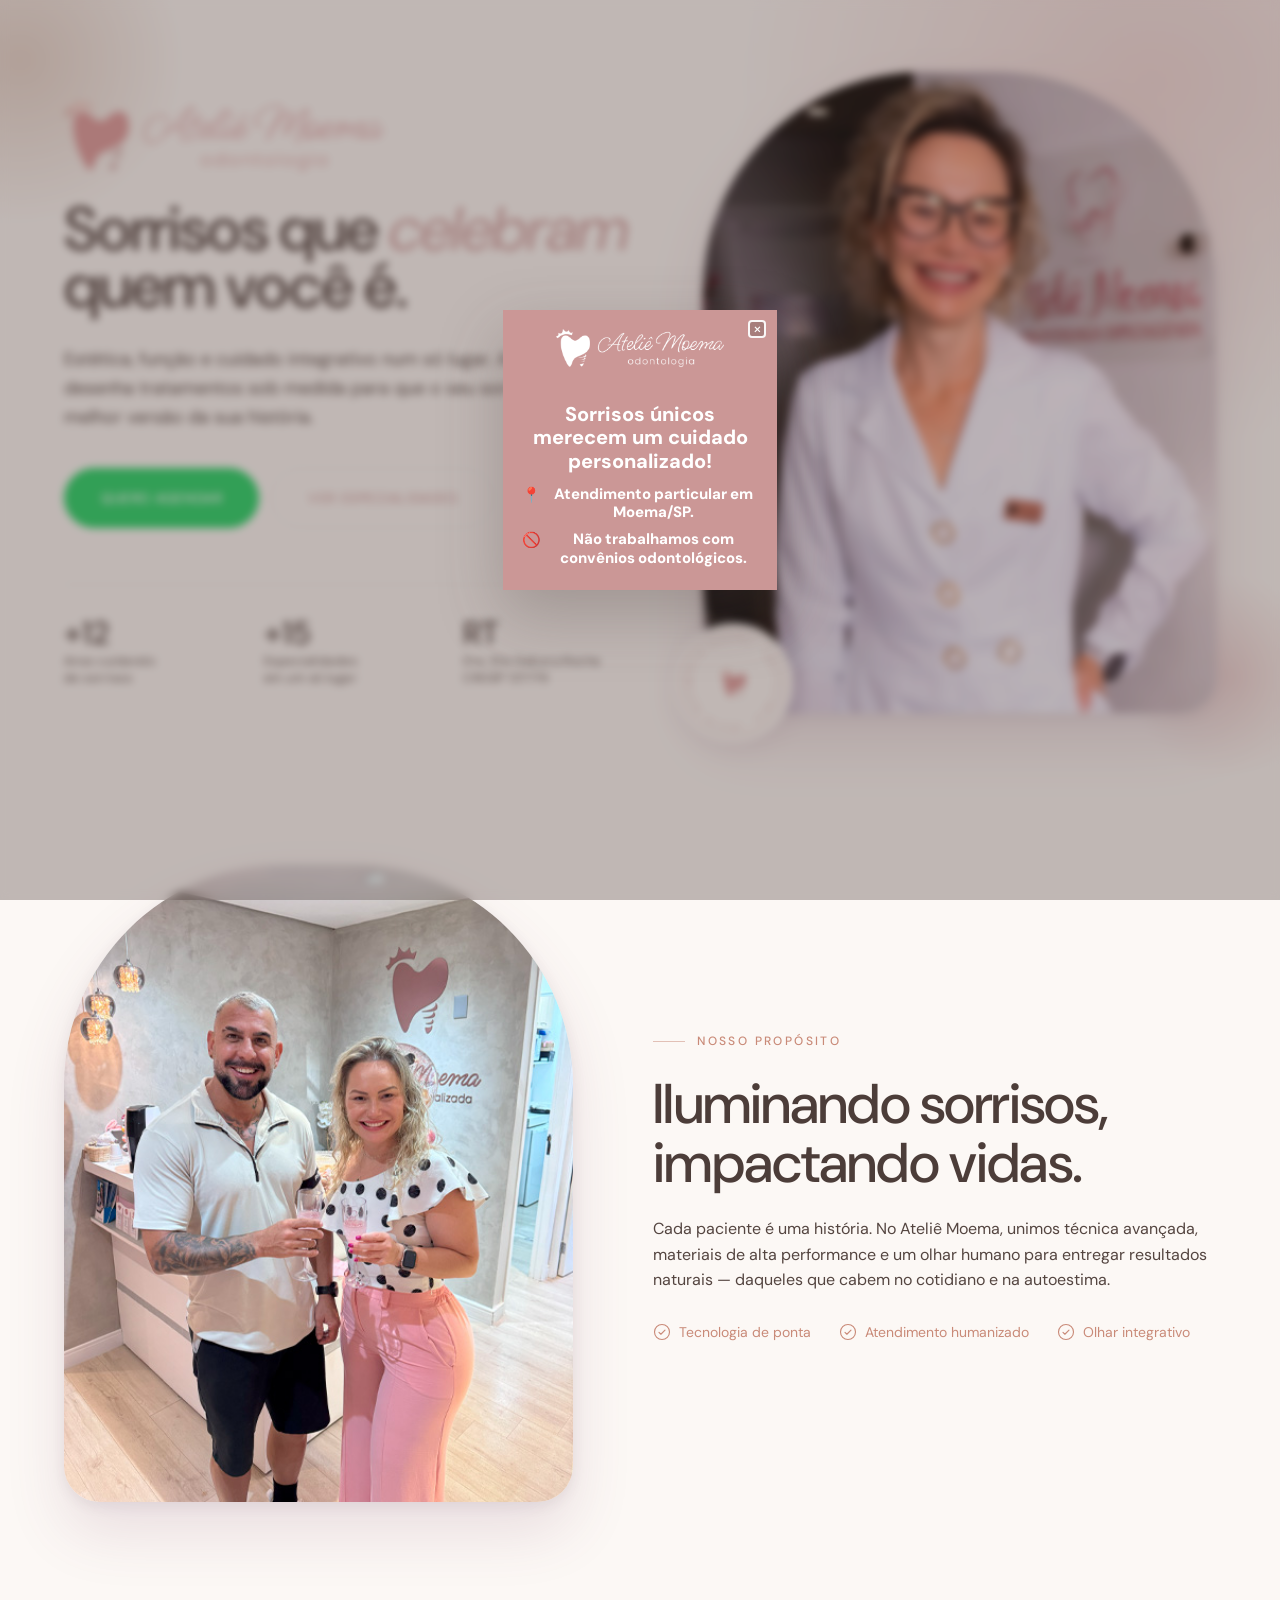
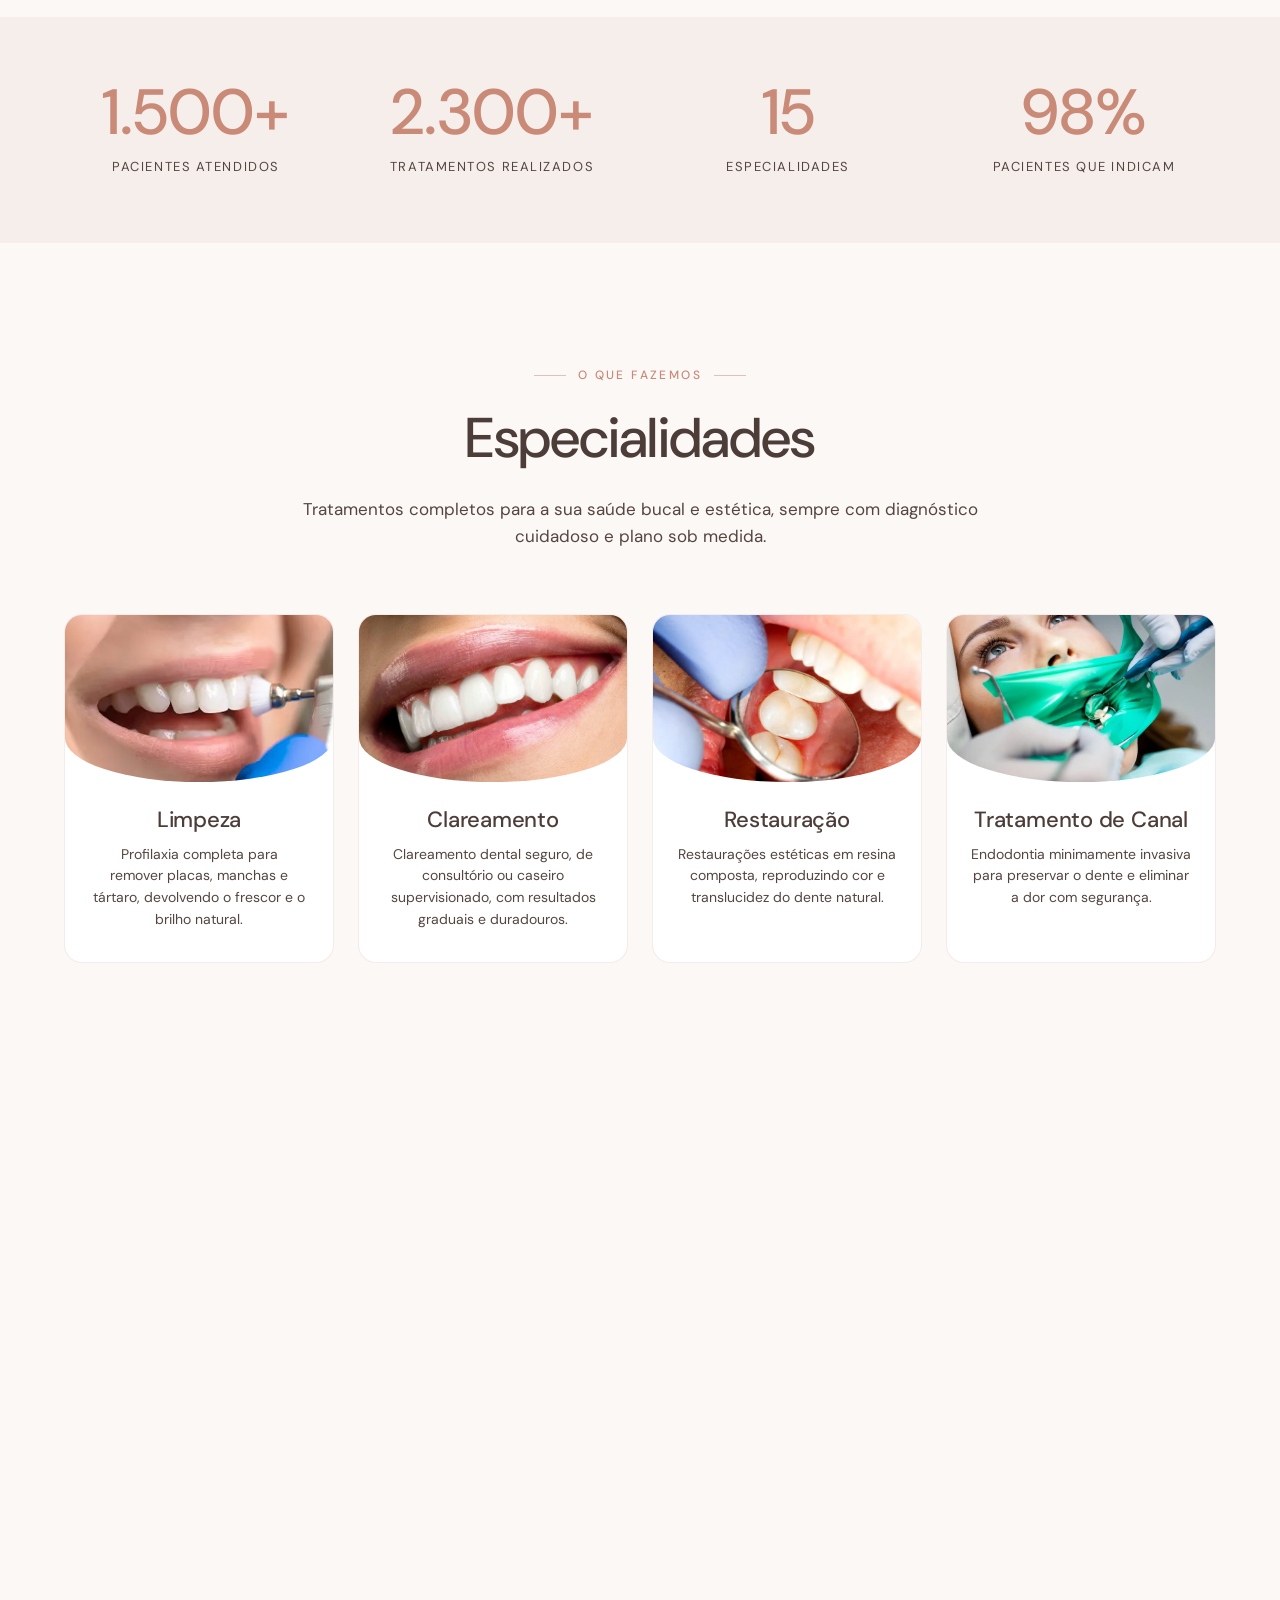
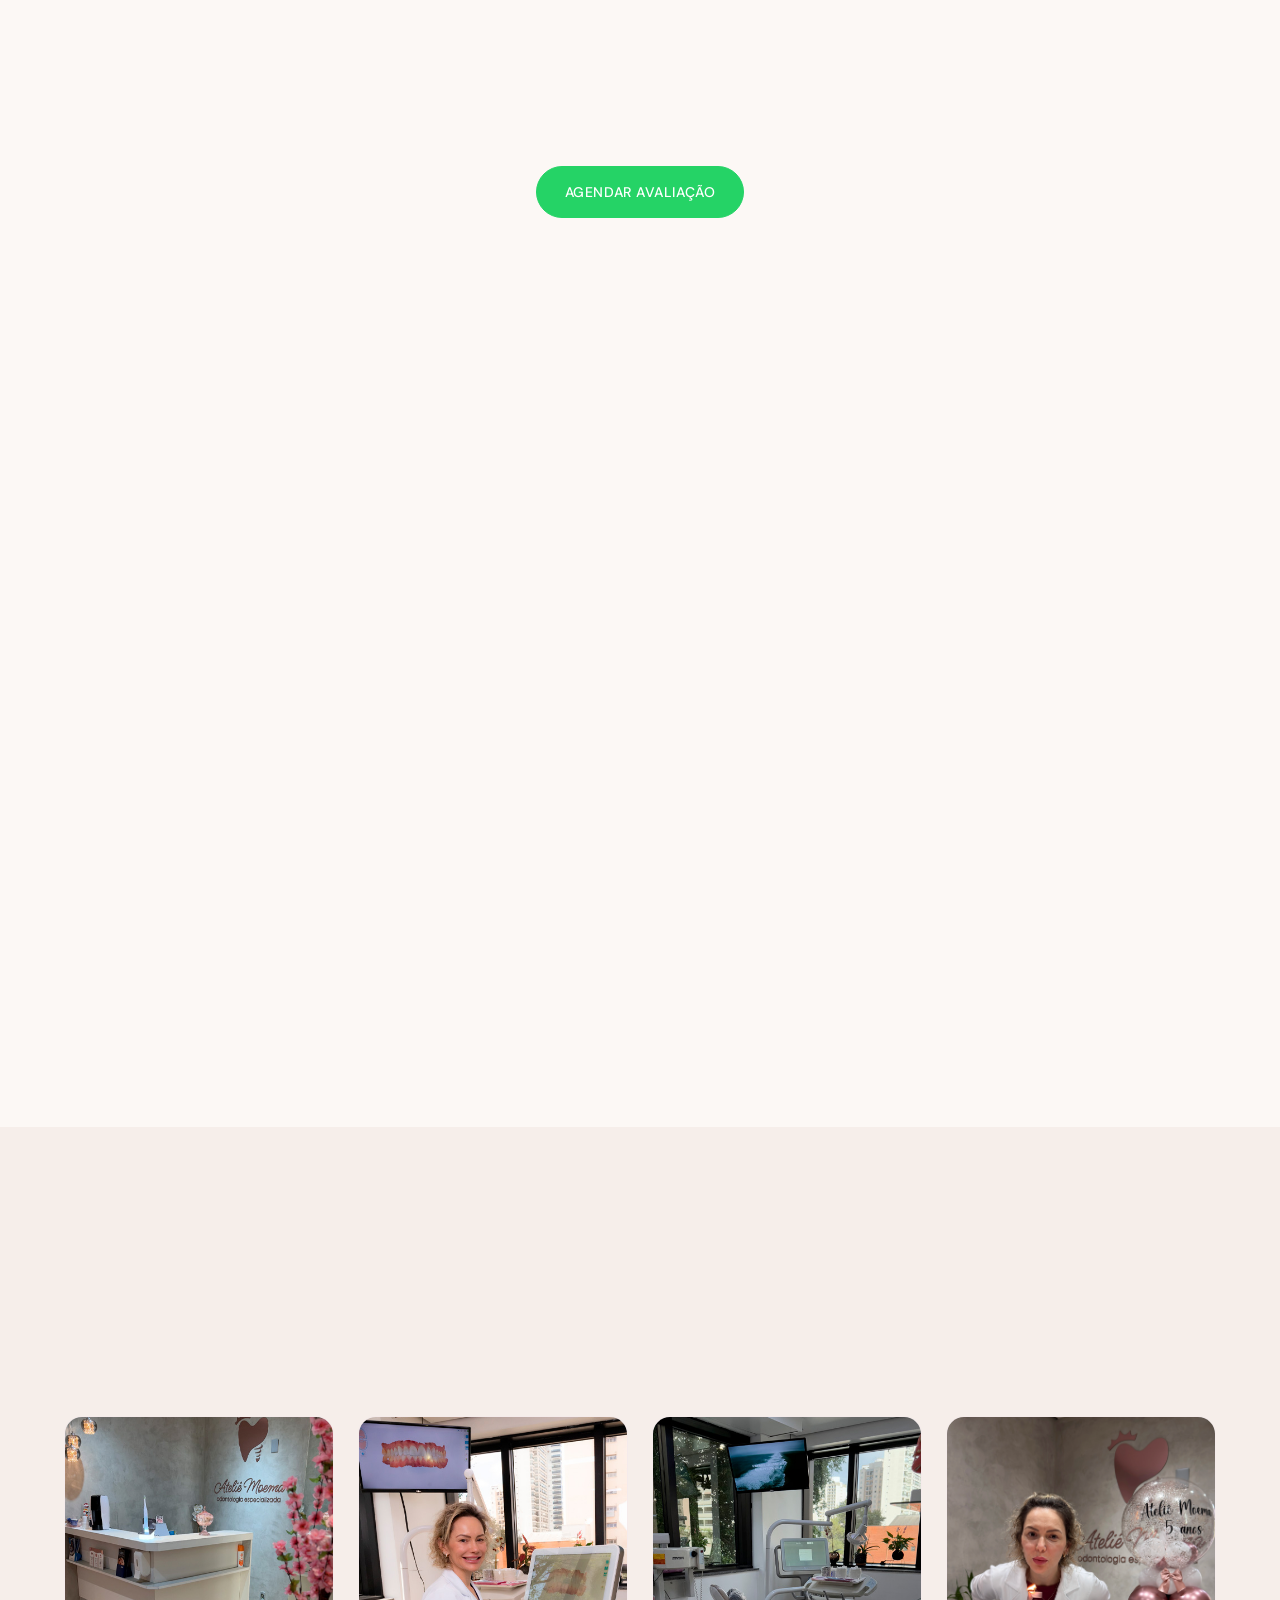
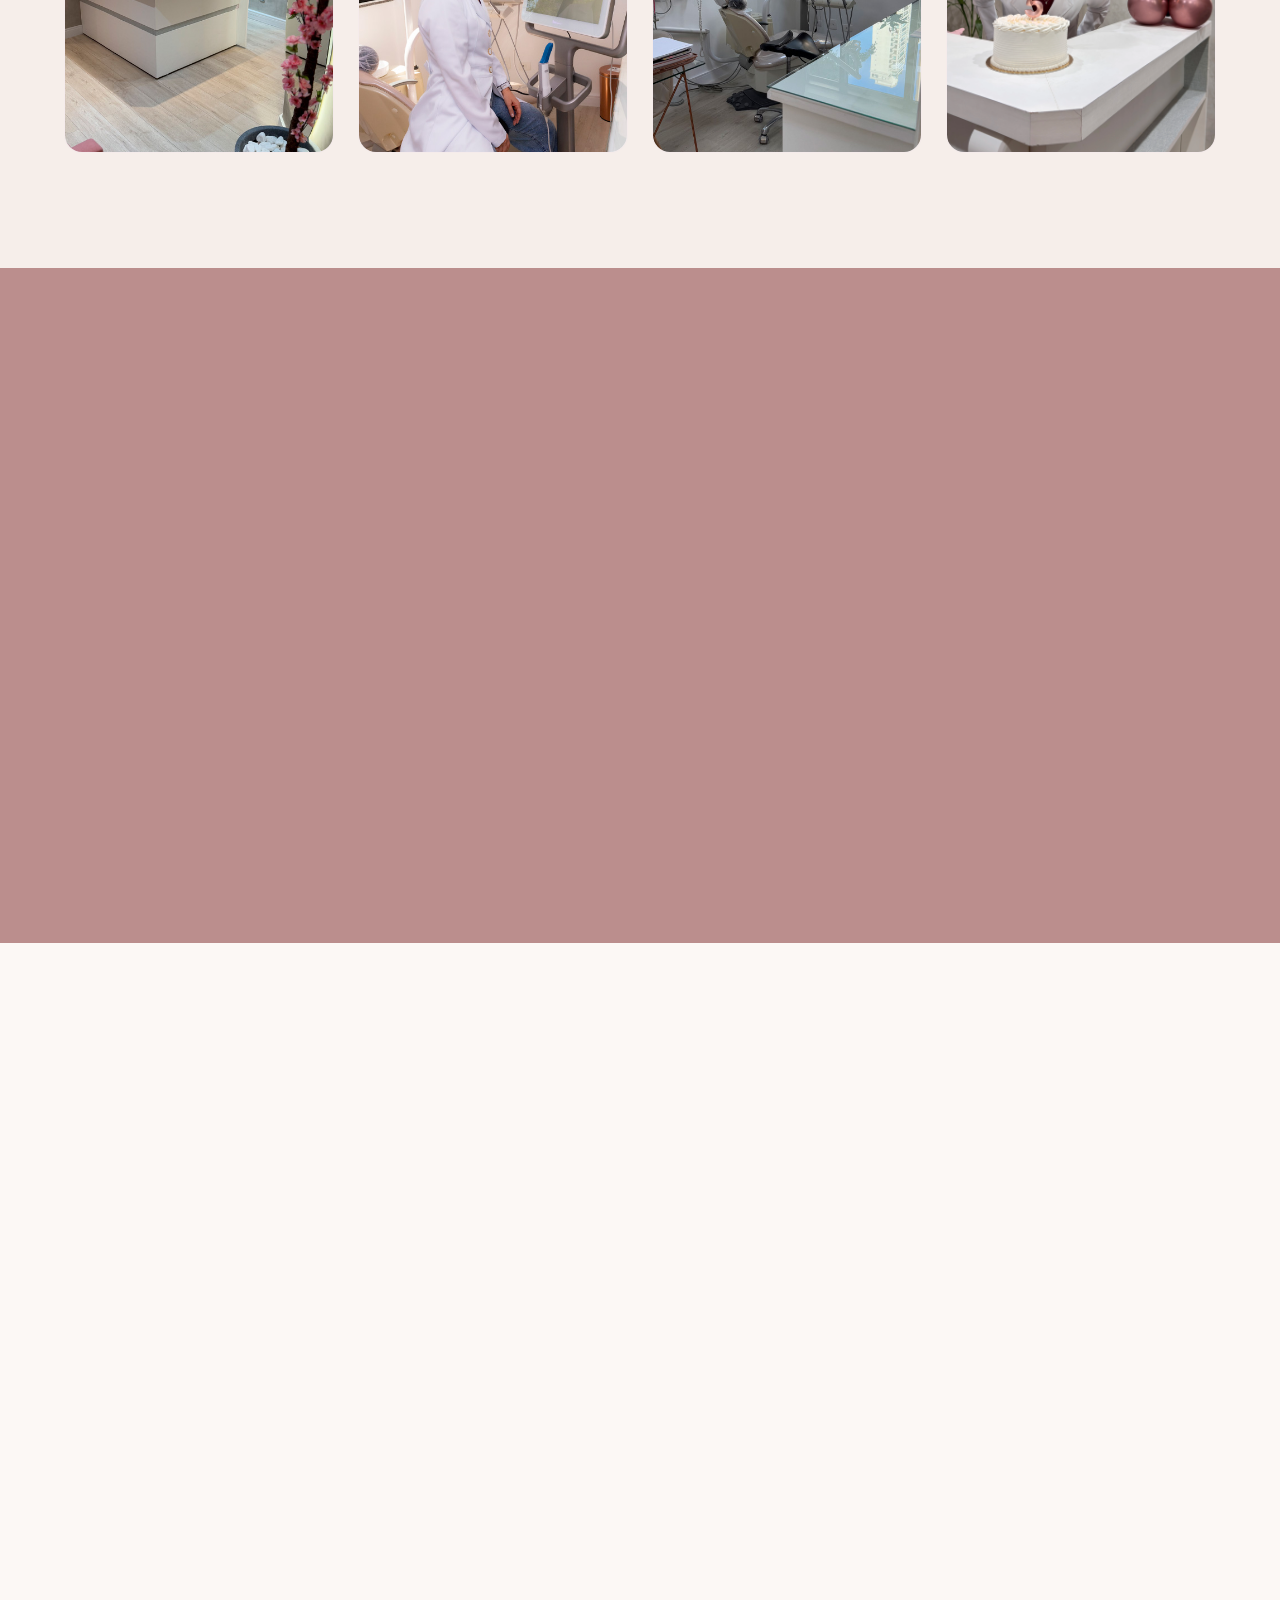
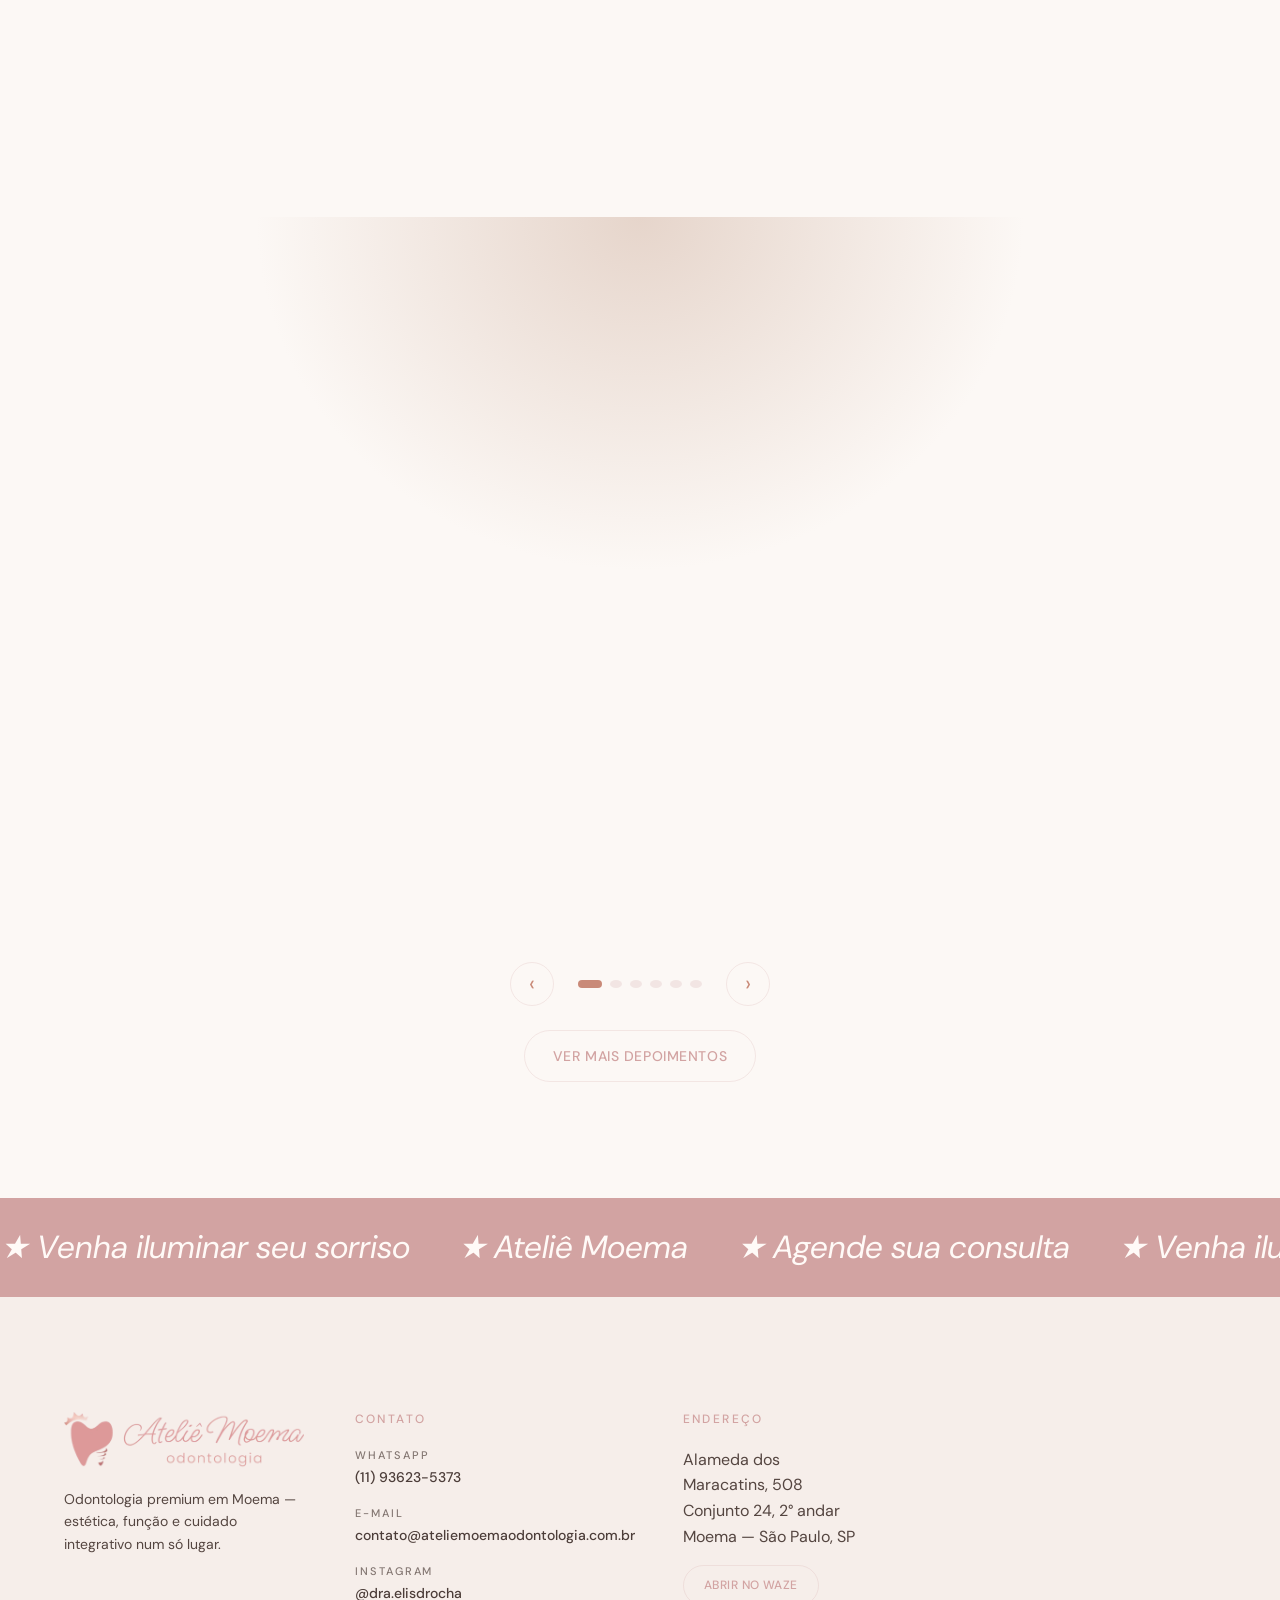
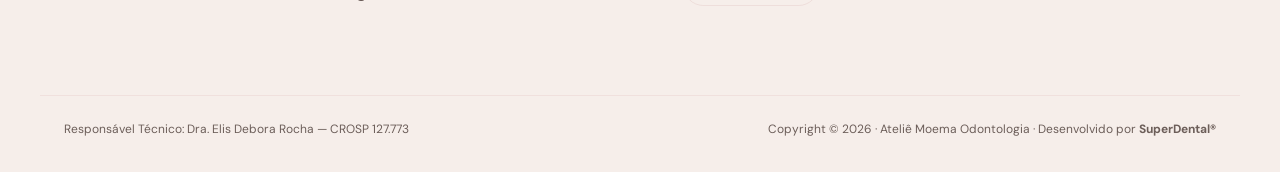
==== commit 1fee6234: "Att" ====
--- a/institucional/index.html
+++ b/institucional/index.html
@@ -27,6 +27,7 @@
   <link rel="preconnect" href="https://fonts.googleapis.com" />
   <link rel="preconnect" href="https://fonts.gstatic.com" crossorigin />
   <link href="https://fonts.googleapis.com/css2?family=DM+Sans:wght@300;400;500;600;700&display=swap" rel="stylesheet" />
+  <link href="https://fonts.googleapis.com/css2?family=Great+Vibes&display=swap" rel="stylesheet" />
   <link rel="stylesheet" href="assets/css/main.css" />
 
   <script>
@@ -41,6 +42,21 @@
 </head>
 <body>
 <noscript><iframe src="https://www.googletagmanager.com/ns.html?id=GTM-KLHLT2SW" height="0" width="0" style="display:none;visibility:hidden"></iframe></noscript>
+
+<div class="promo-pop" id="promo-pop" aria-hidden="false">
+  <div class="promo-pop__backdrop"></div>
+  <div class="promo-pop__dialog" role="dialog" aria-modal="true" aria-labelledby="promo-pop-title">
+    <button class="promo-pop__close" id="promo-pop-close" type="button" aria-label="Fechar aviso">×</button>
+    <div class="promo-pop__brand">
+      <img class="promo-pop__logo" id="promo-pop-title" src="logo-horizontal-moema.webp" alt="Ateliê Moema Odontologia" />
+    </div>
+    <p class="promo-pop__headline">Sorrisos únicos merecem um cuidado personalizado!</p>
+    <ul class="promo-pop__list">
+      <li><span class="promo-pop__emoji" aria-hidden="true">📍</span> Atendimento particular em Moema/SP.</li>
+      <li><span class="promo-pop__emoji" aria-hidden="true">🚫</span> Não trabalhamos com convênios odontológicos.</li>
+    </ul>
+  </div>
+</div>
 
 <main>
 
--- a/institucional/assets/css/main.css
+++ b/institucional/assets/css/main.css
@@ -91,6 +91,98 @@
   max-width: var(--container);
   margin: 0 auto;
   padding: 0 24px;
+}
+
+/* ---------- Promo Pop ---------- */
+.promo-pop {
+  position: fixed;
+  inset: 0;
+  z-index: 400;
+  display: flex;
+  align-items: center;
+  justify-content: center;
+  padding: 24px;
+}
+.promo-pop[hidden] {
+  display: none;
+}
+.promo-pop__backdrop {
+  position: absolute;
+  inset: 0;
+  background: rgba(76, 61, 57, 0.34);
+  backdrop-filter: blur(4px);
+}
+.promo-pop__dialog {
+  position: relative;
+  width: min(100%, 274px);
+  background: #cb9796;
+  color: #fffaf7;
+  border-radius: 0;
+  padding: 19px 19px 23px;
+  text-align: center;
+  box-shadow: 0 24px 60px rgba(76, 61, 57, 0.28);
+}
+.promo-pop__close {
+  position: absolute;
+  top: 10px;
+  right: 11px;
+  width: 18px;
+  height: 18px;
+  border: 2px solid rgba(255, 255, 255, 0.95);
+  border-radius: 4px;
+  color: #ffffff;
+  display: inline-flex;
+  align-items: center;
+  justify-content: center;
+  font-size: 16px;
+  line-height: 1;
+  background: rgba(76, 61, 57, 0.28);
+}
+.promo-pop__brand {
+  display: flex;
+  flex-direction: column;
+  align-items: center;
+}
+.promo-pop__logo {
+  width: min(100%, 168px);
+  height: auto;
+  margin-bottom: 12px;
+  filter: brightness(0) invert(1);
+}
+.promo-pop__subtitle {
+  margin: 2px 0 0;
+  font-size: 14px;
+  font-weight: 400;
+  letter-spacing: 0.14em;
+  text-transform: lowercase;
+  color: rgba(255, 250, 247, 0.95);
+}
+.promo-pop__headline {
+  margin: 23px 0 12px;
+  font-size: clamp(17px, 3.1vw, 20px);
+  line-height: 1.16;
+  font-weight: 800;
+  color: #ffffff;
+}
+.promo-pop__list {
+  display: grid;
+  gap: 9px;
+  margin: 0;
+}
+.promo-pop__list li {
+  display: flex;
+  align-items: flex-start;
+  justify-content: center;
+  gap: 7px;
+  font-size: clamp(12px, 2.6vw, 15px);
+  line-height: 1.22;
+  font-weight: 800;
+  color: #ffffff;
+}
+.promo-pop__emoji {
+  flex-shrink: 0;
+  line-height: 1;
+  transform: translateY(3px);
 }
 
 /* ---------- Typography ---------- */
@@ -1144,6 +1236,48 @@
 
 @media (max-width: 480px) {
   .container { padding: 0 20px; }
+  .promo-pop {
+    padding: 18px;
+    align-items: center;
+    justify-content: center;
+  }
+  .promo-pop__dialog {
+    width: min(100%, 320px);
+    min-height: auto;
+    max-height: min(78vh, 440px);
+    padding: 18px 20px 22px;
+    overflow-y: auto;
+    border-radius: 18px;
+  }
+  .promo-pop__logo {
+    width: min(100%, 164px);
+    margin-top: 6px;
+    margin-bottom: 8px;
+  }
+  .promo-pop__close {
+    top: 12px;
+    right: 12px;
+    width: 22px;
+    height: 22px;
+    font-size: 16px;
+  }
+  .promo-pop__subtitle {
+    font-size: 12px;
+    letter-spacing: 0.12em;
+  }
+  .promo-pop__headline {
+    margin: 18px 0 10px;
+    font-size: 18px;
+    line-height: 1.2;
+  }
+  .promo-pop__list {
+    gap: 10px;
+  }
+  .promo-pop__list li {
+    font-size: 14px;
+    line-height: 1.28;
+    text-wrap: balance;
+  }
   .hero { padding: 40px 0 56px; }
   .hero-grid {
     display: flex;
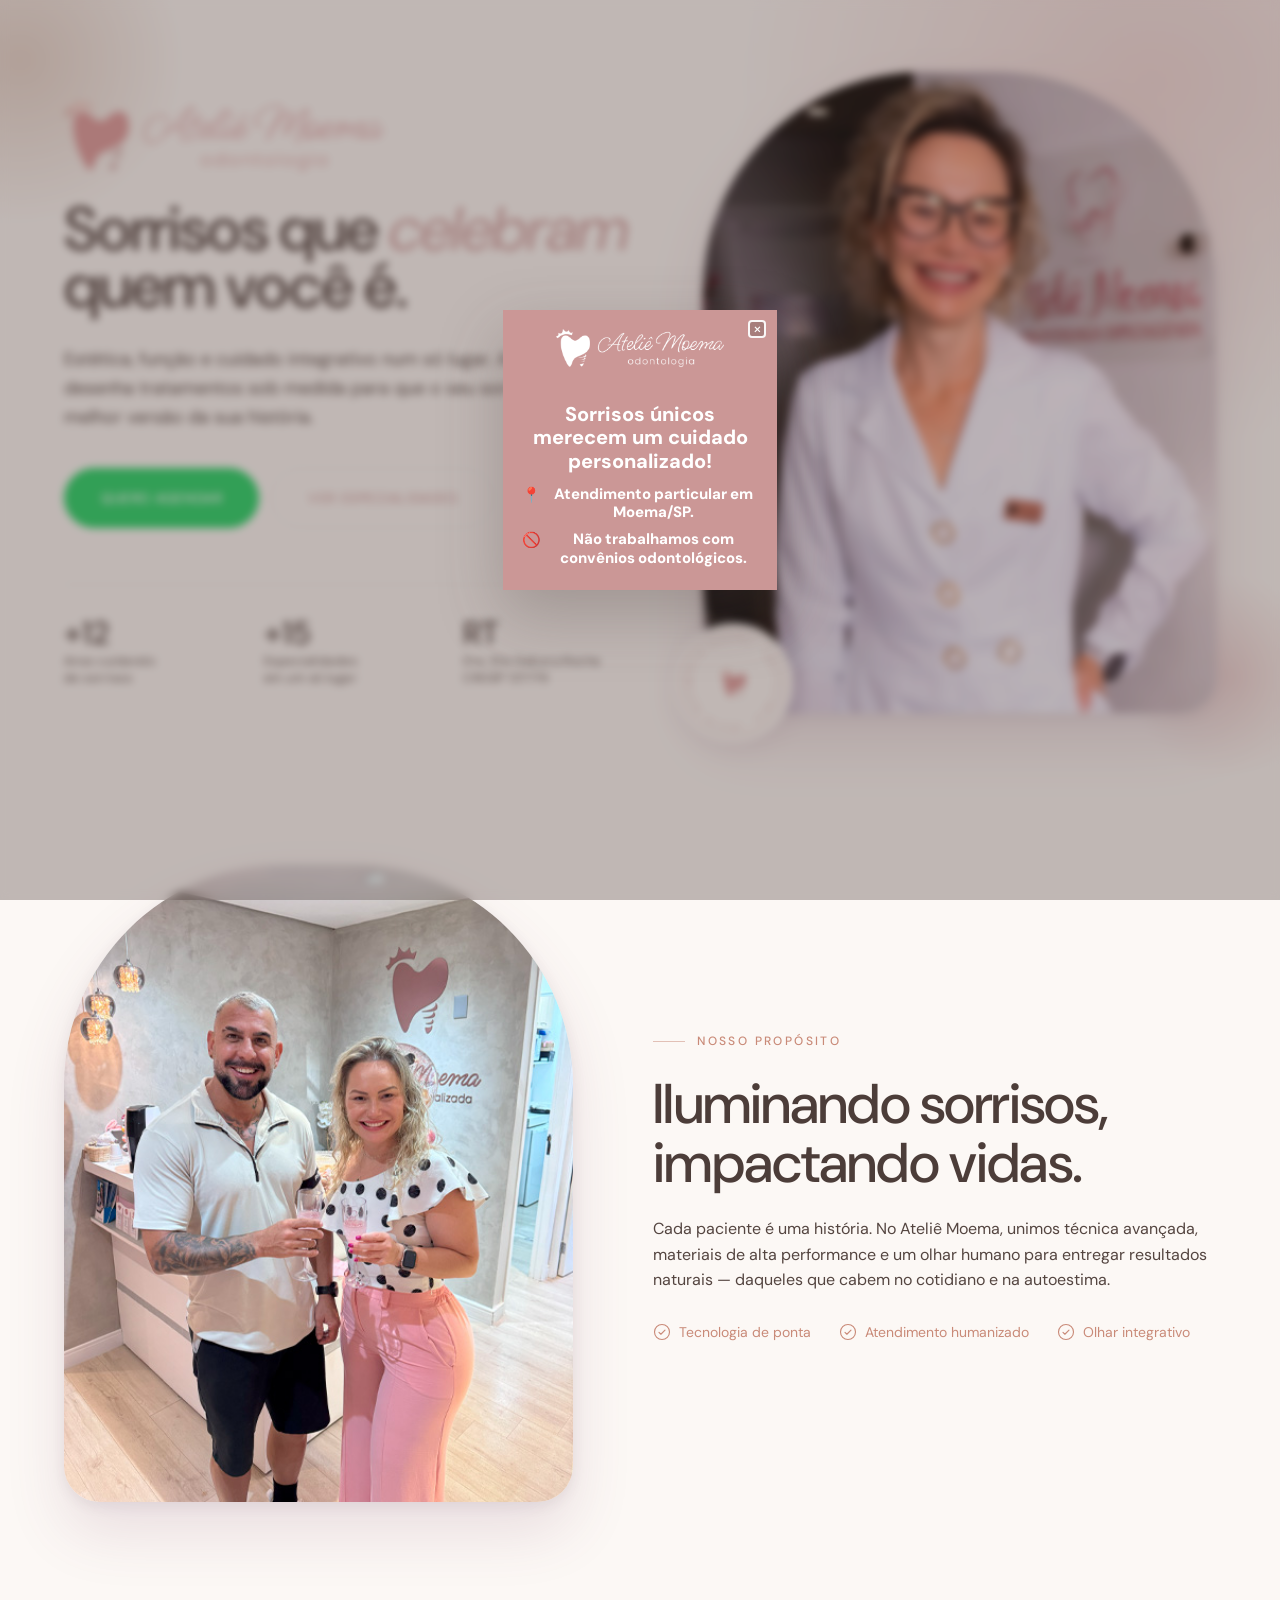
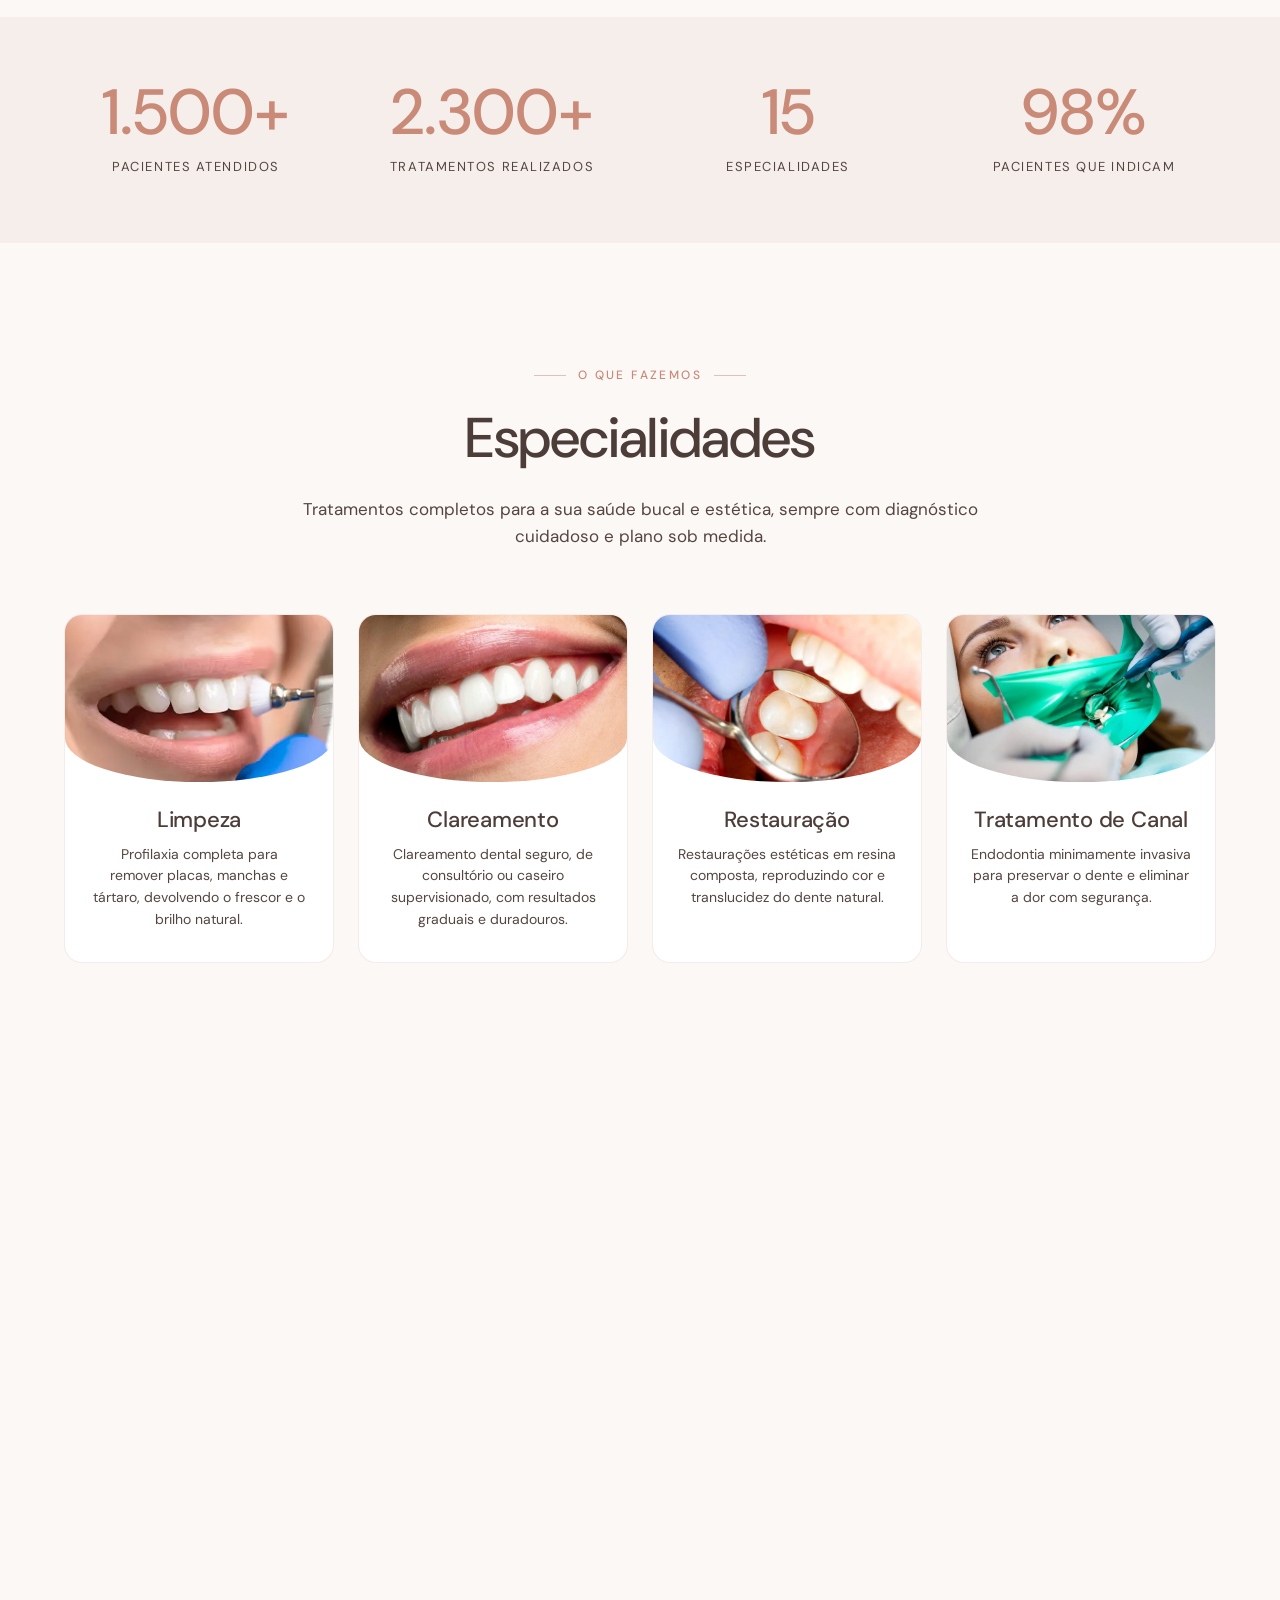
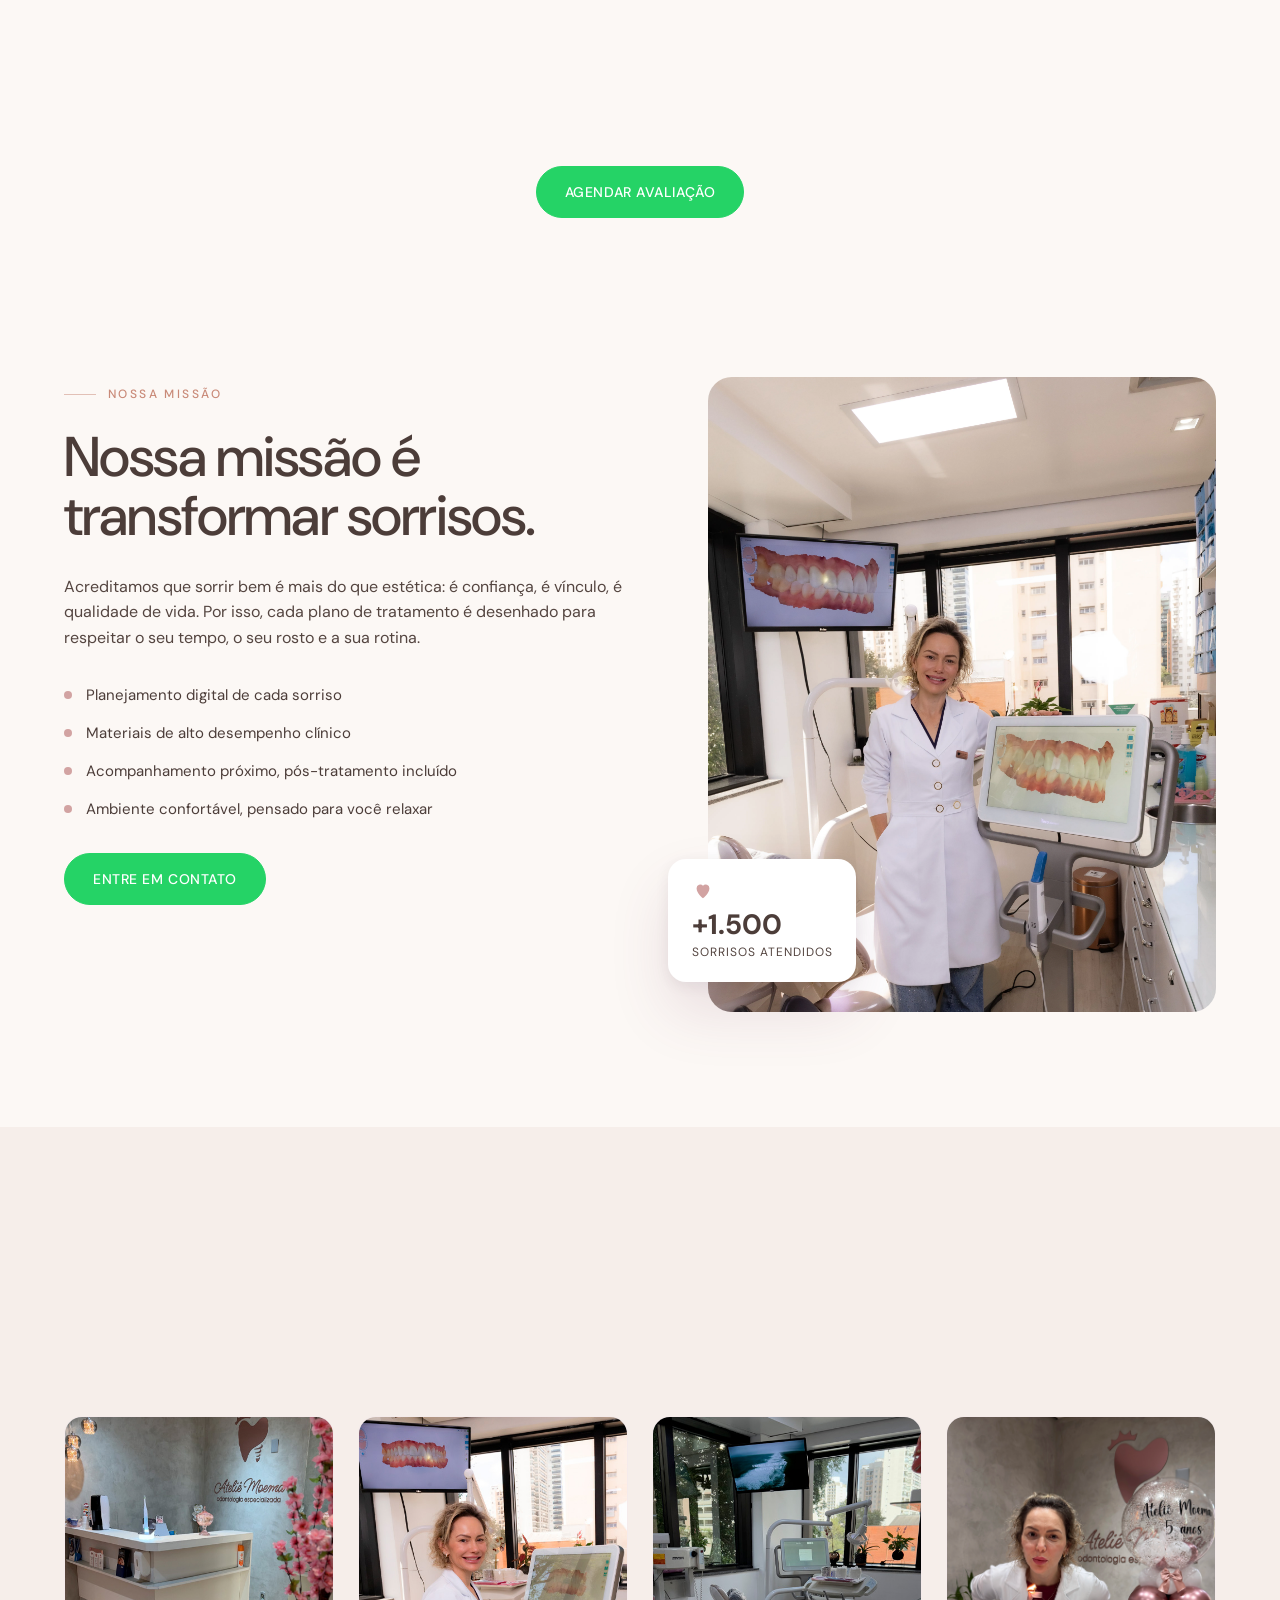
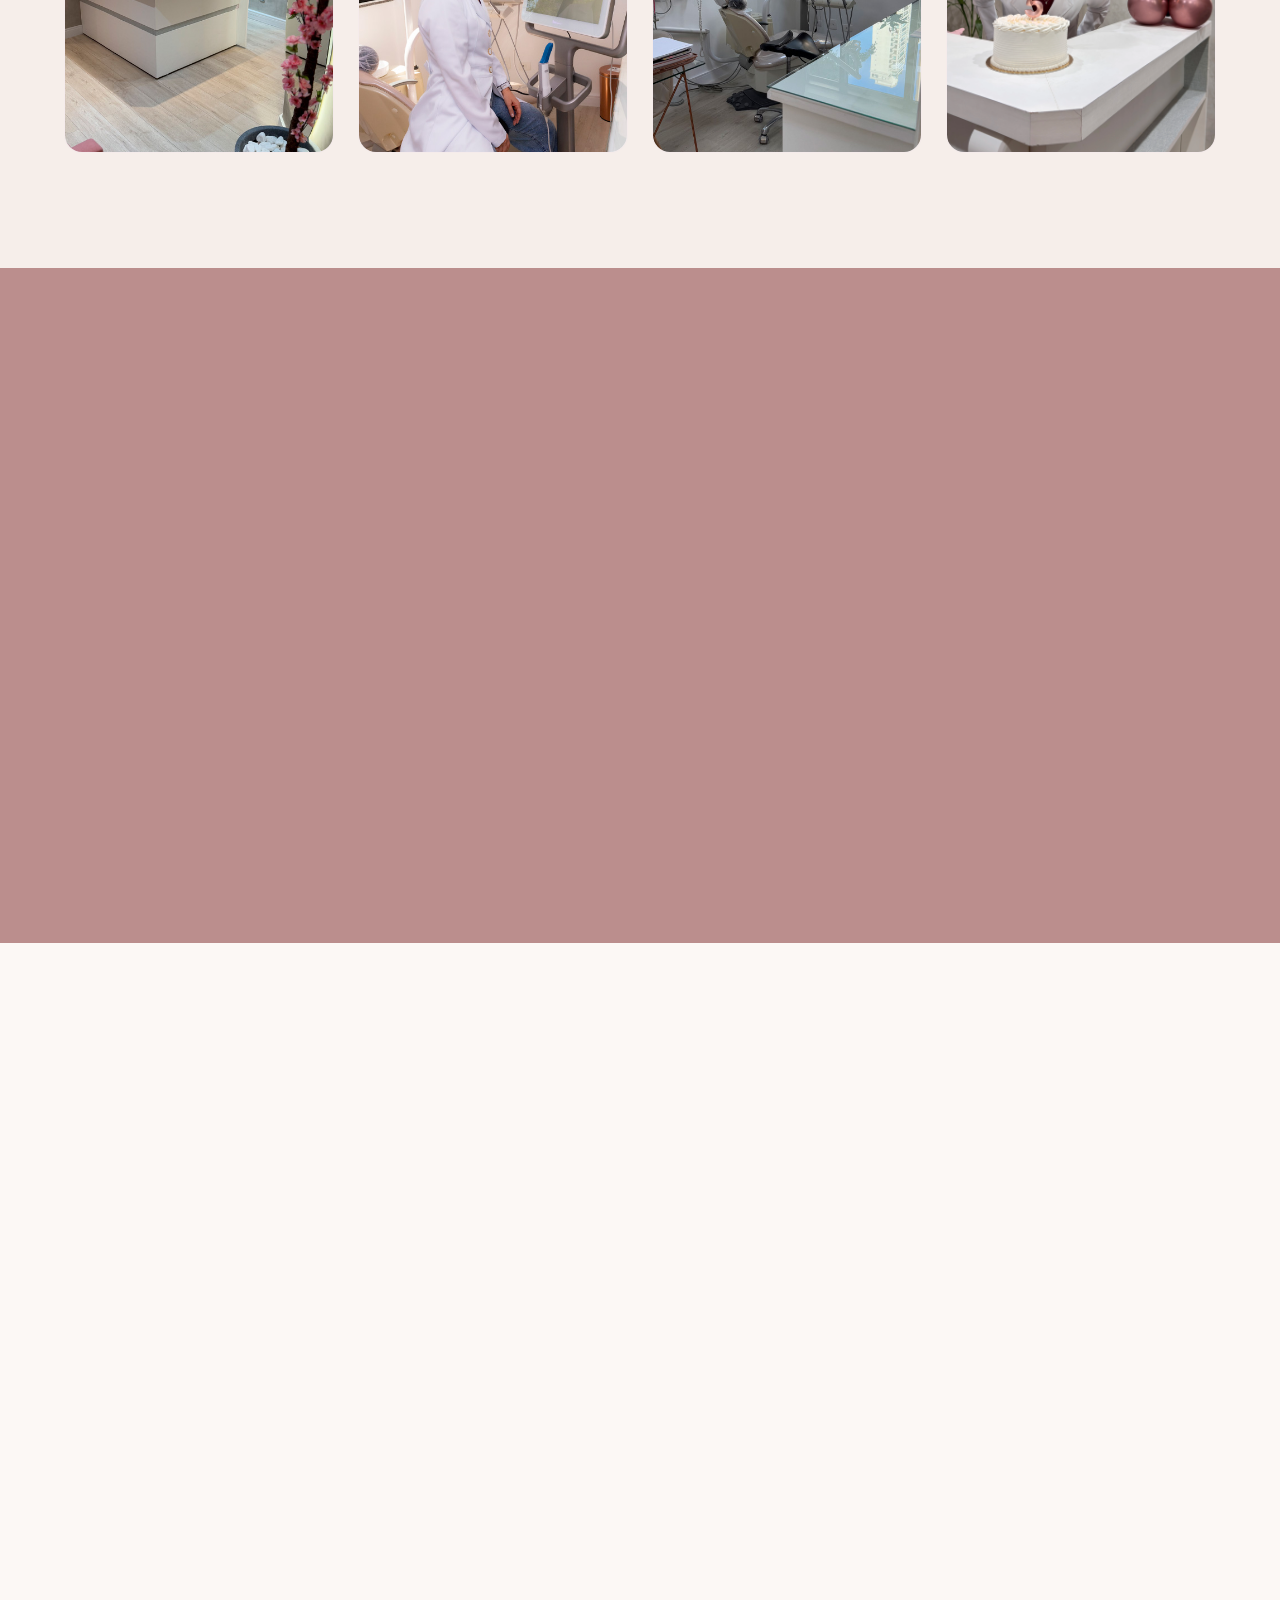
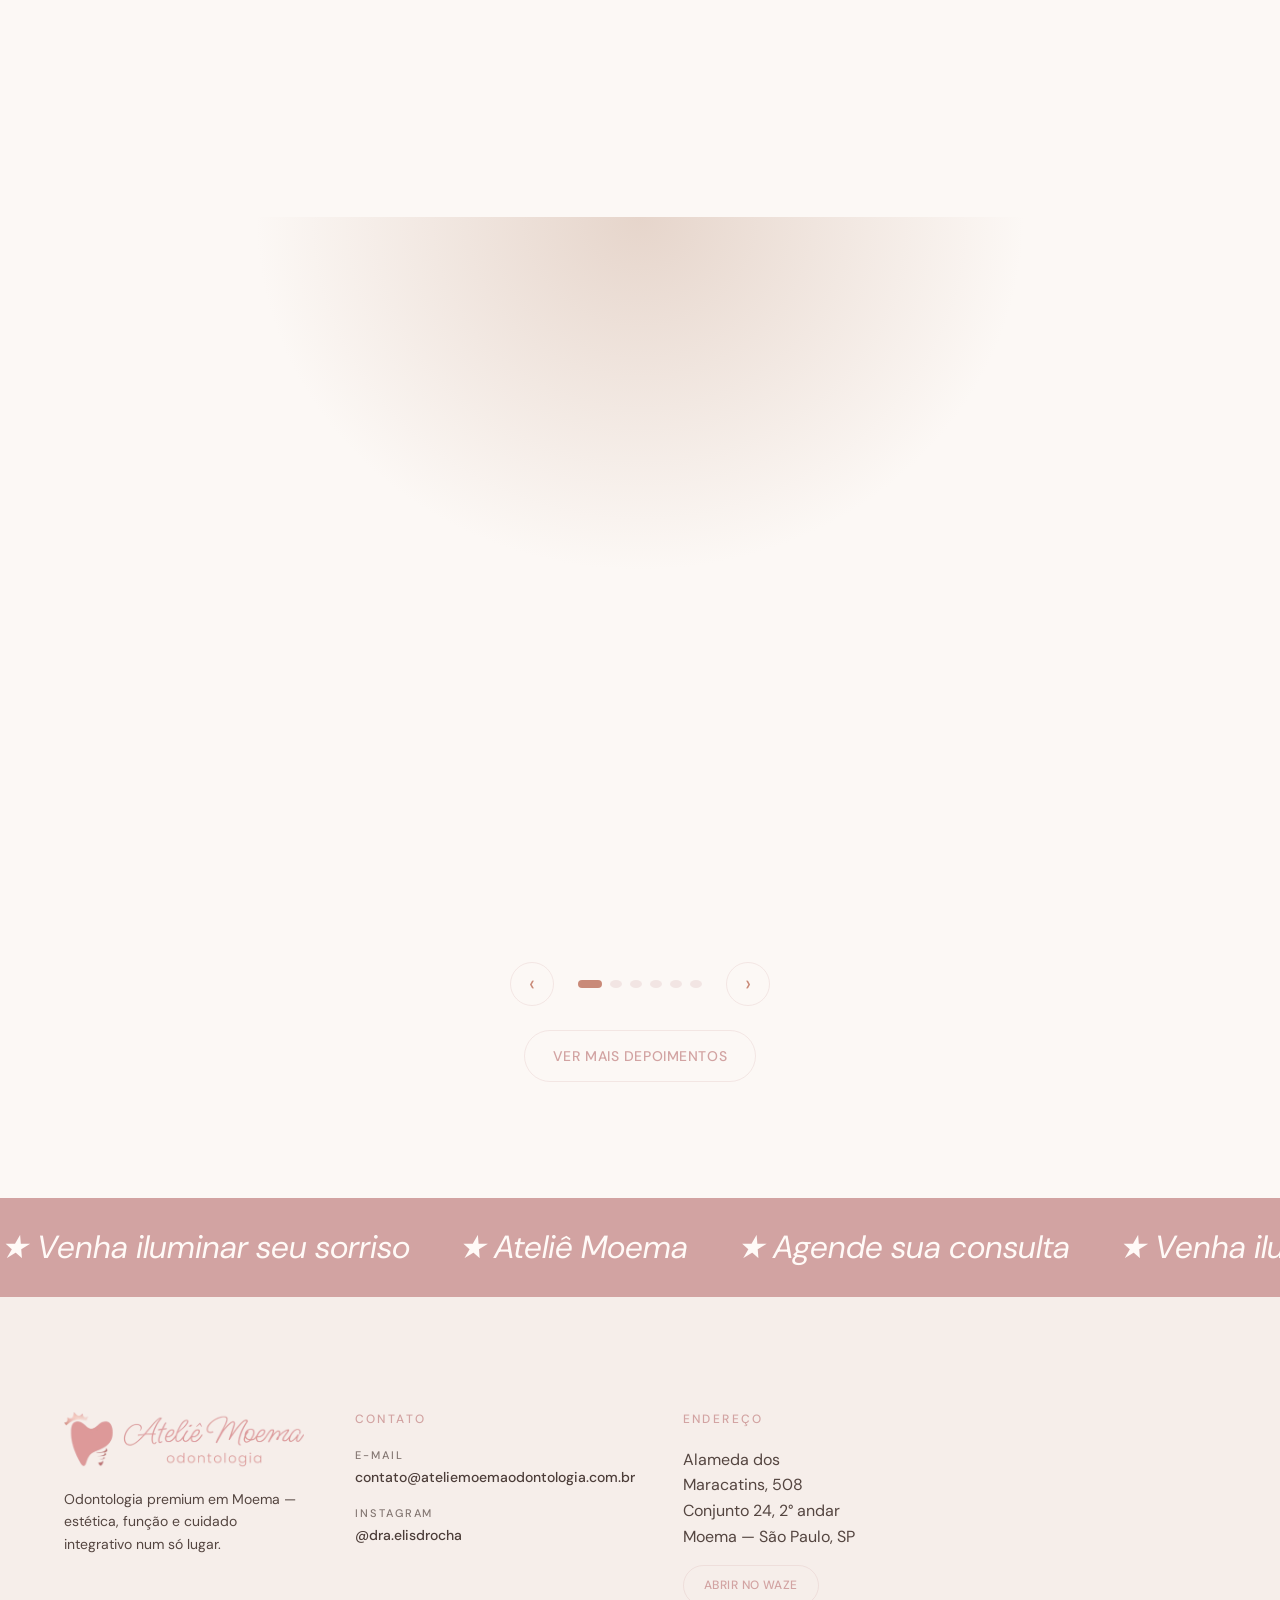
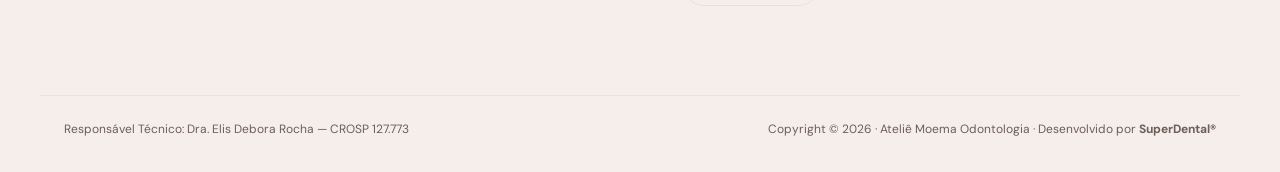
==== commit c5ff84be: "Att" ====
--- a/institucional/index.html
+++ b/institucional/index.html
@@ -555,7 +555,6 @@
     <div class="footer-col">
       <h3>Contato</h3>
       <ul class="footer-list">
-        <li><strong>WhatsApp</strong><a href="https://wa.me/5511936235373" target="_blank" rel="noopener">(11) 93623-5373</a></li>
         <li><strong>E-mail</strong><a href="mailto:contato@ateliemoemaodontologia.com.br">contato@ateliemoemaodontologia.com.br</a></li>
         <li><strong>Instagram</strong><a href="https://www.instagram.com/dra.elisdrocha/" target="_blank" rel="noopener">@dra.elisdrocha</a></li>
       </ul>
@@ -584,7 +583,5 @@
 <script src="assets/js/image-slot.js"></script>
 <script src="assets/js/main.js"></script>
 <script src="assets/js/tweaks.js"></script>
-
-<script src="https://plugin.sellbot.tech/assets/js/sellbot_plugin.min.js"></script>
 </body>
 </html>
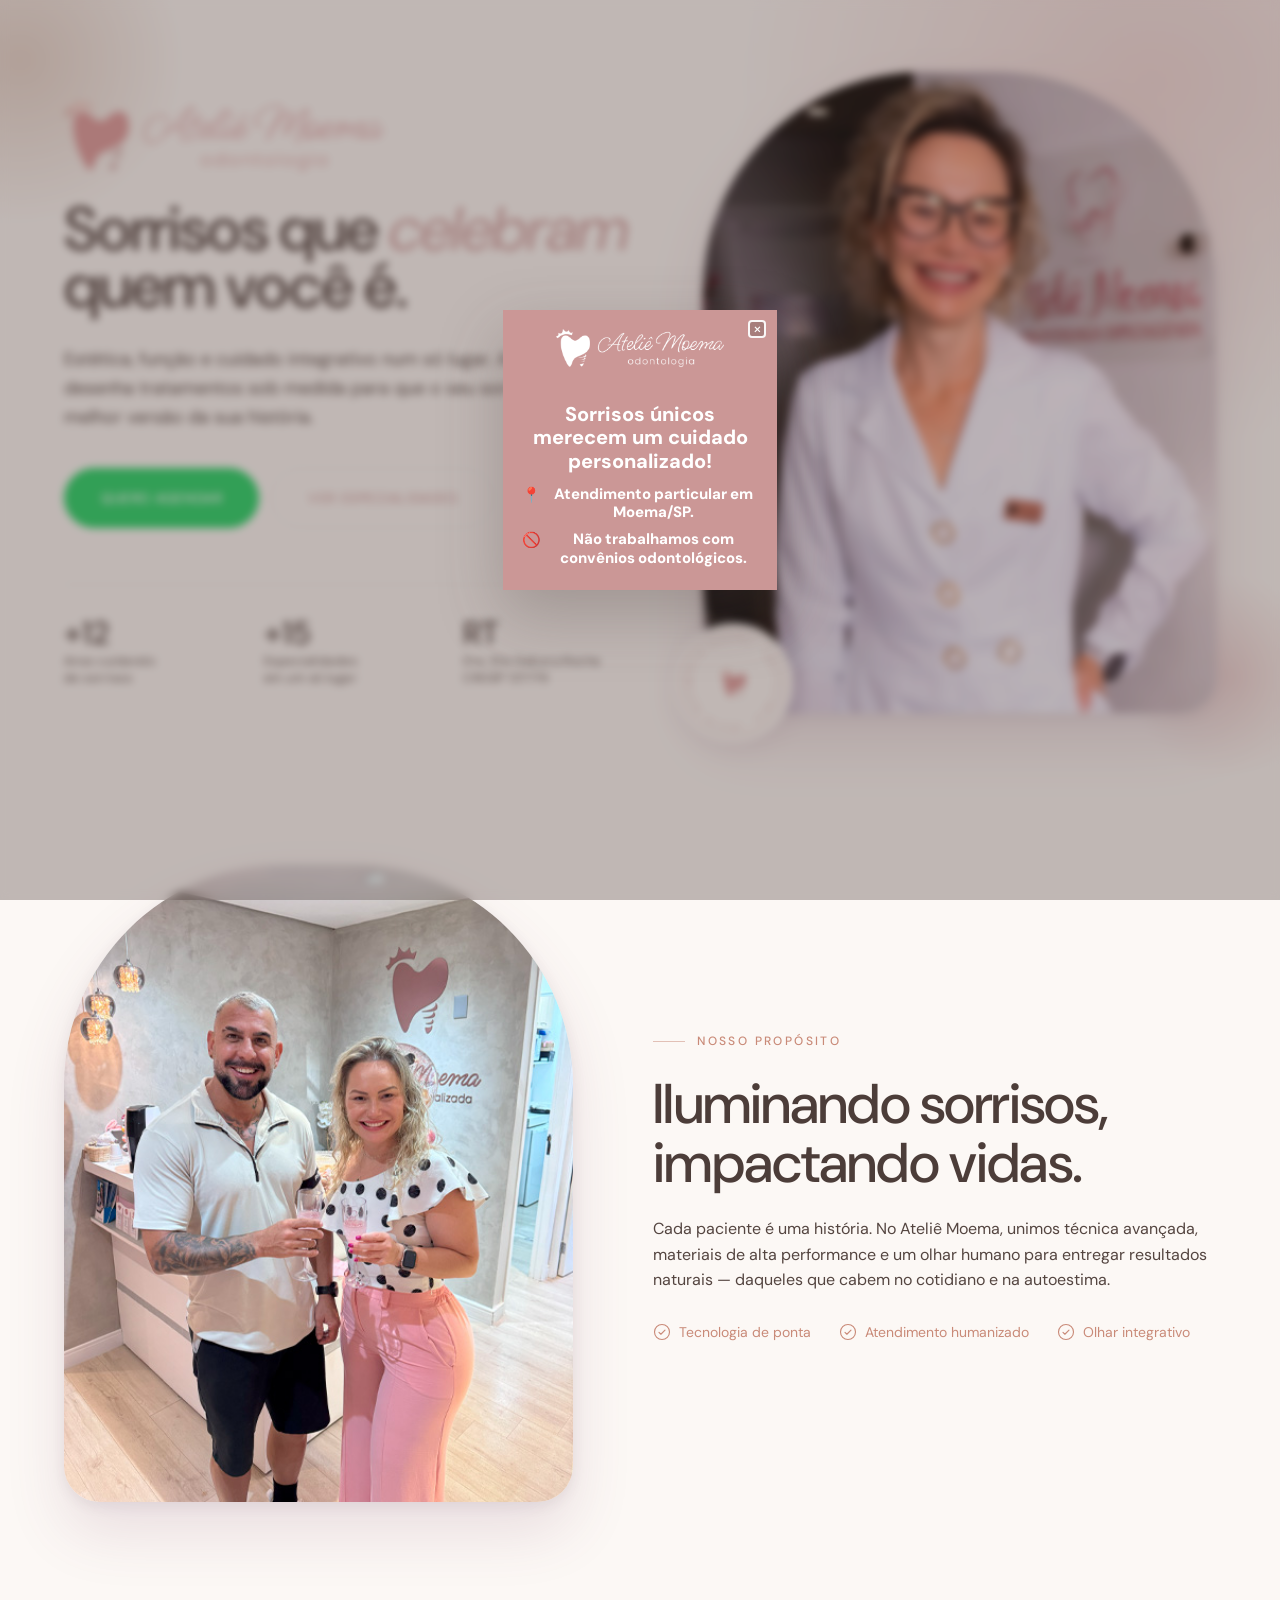
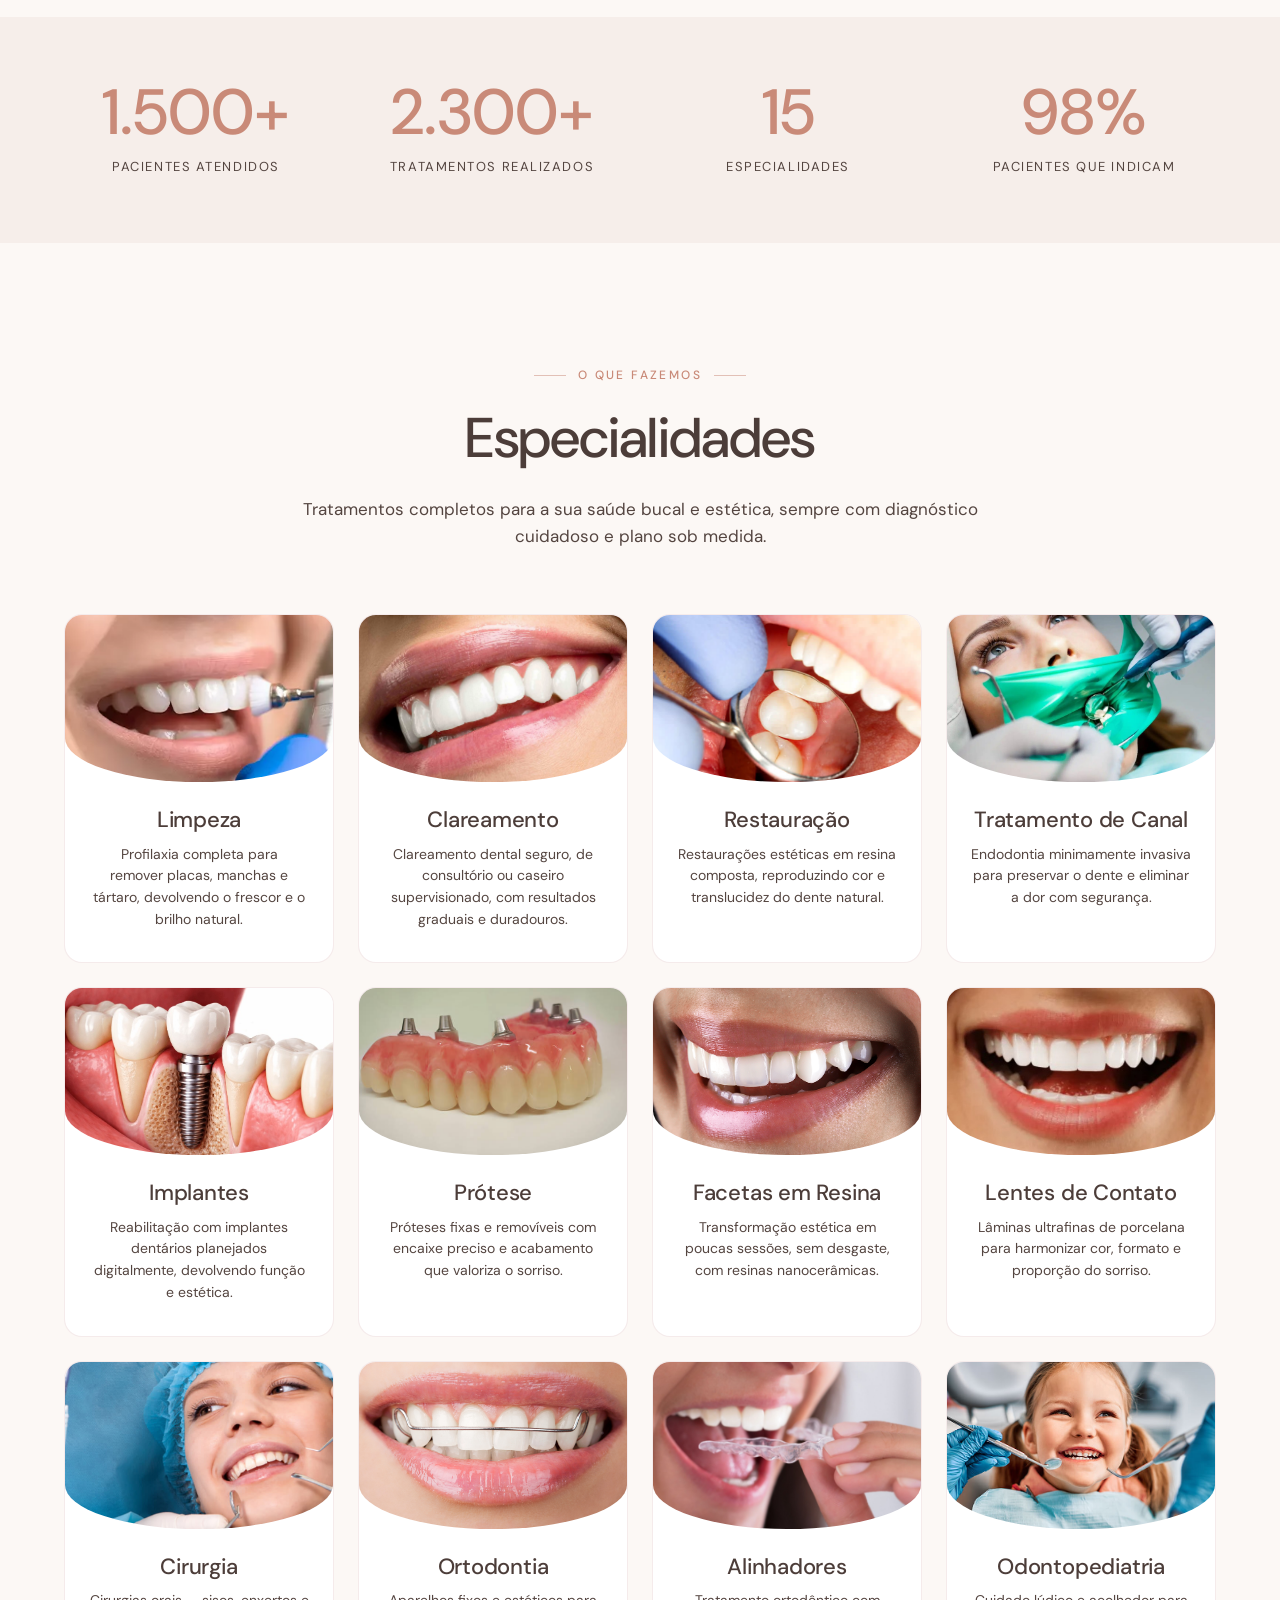
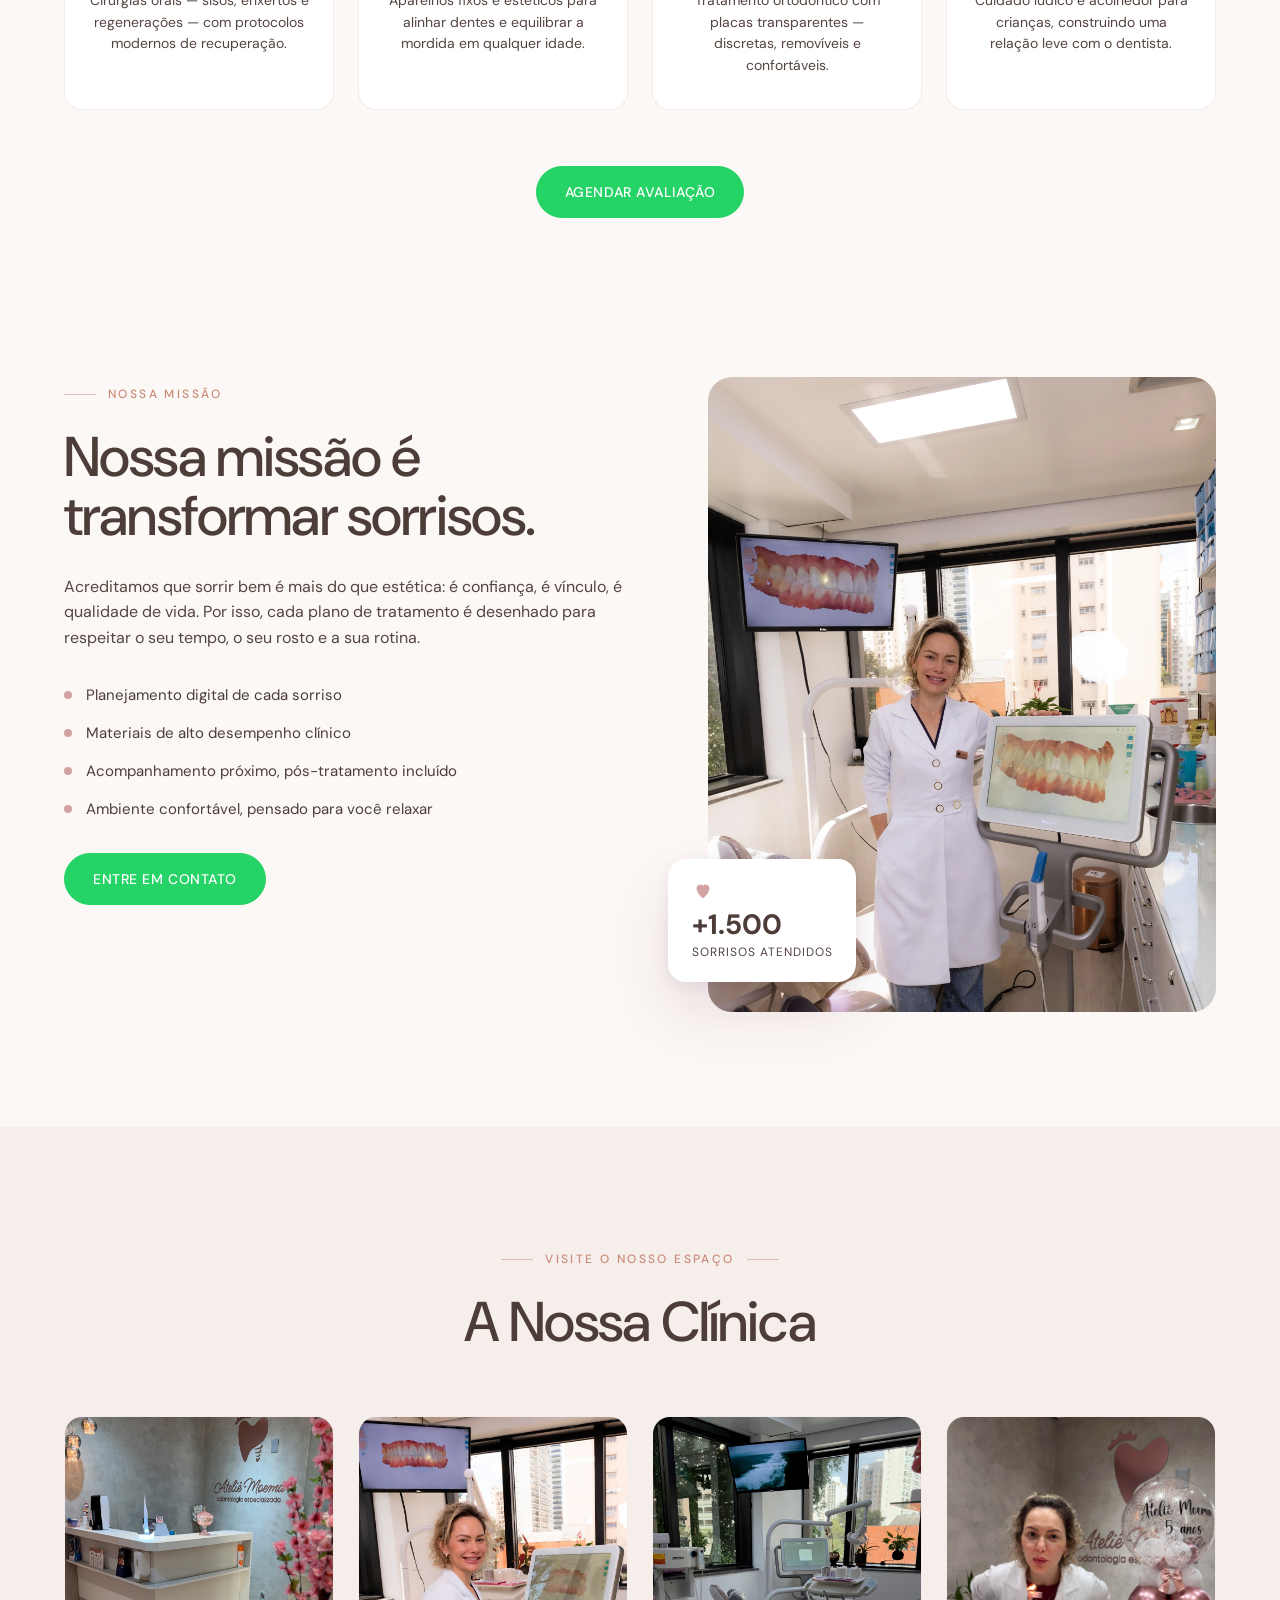
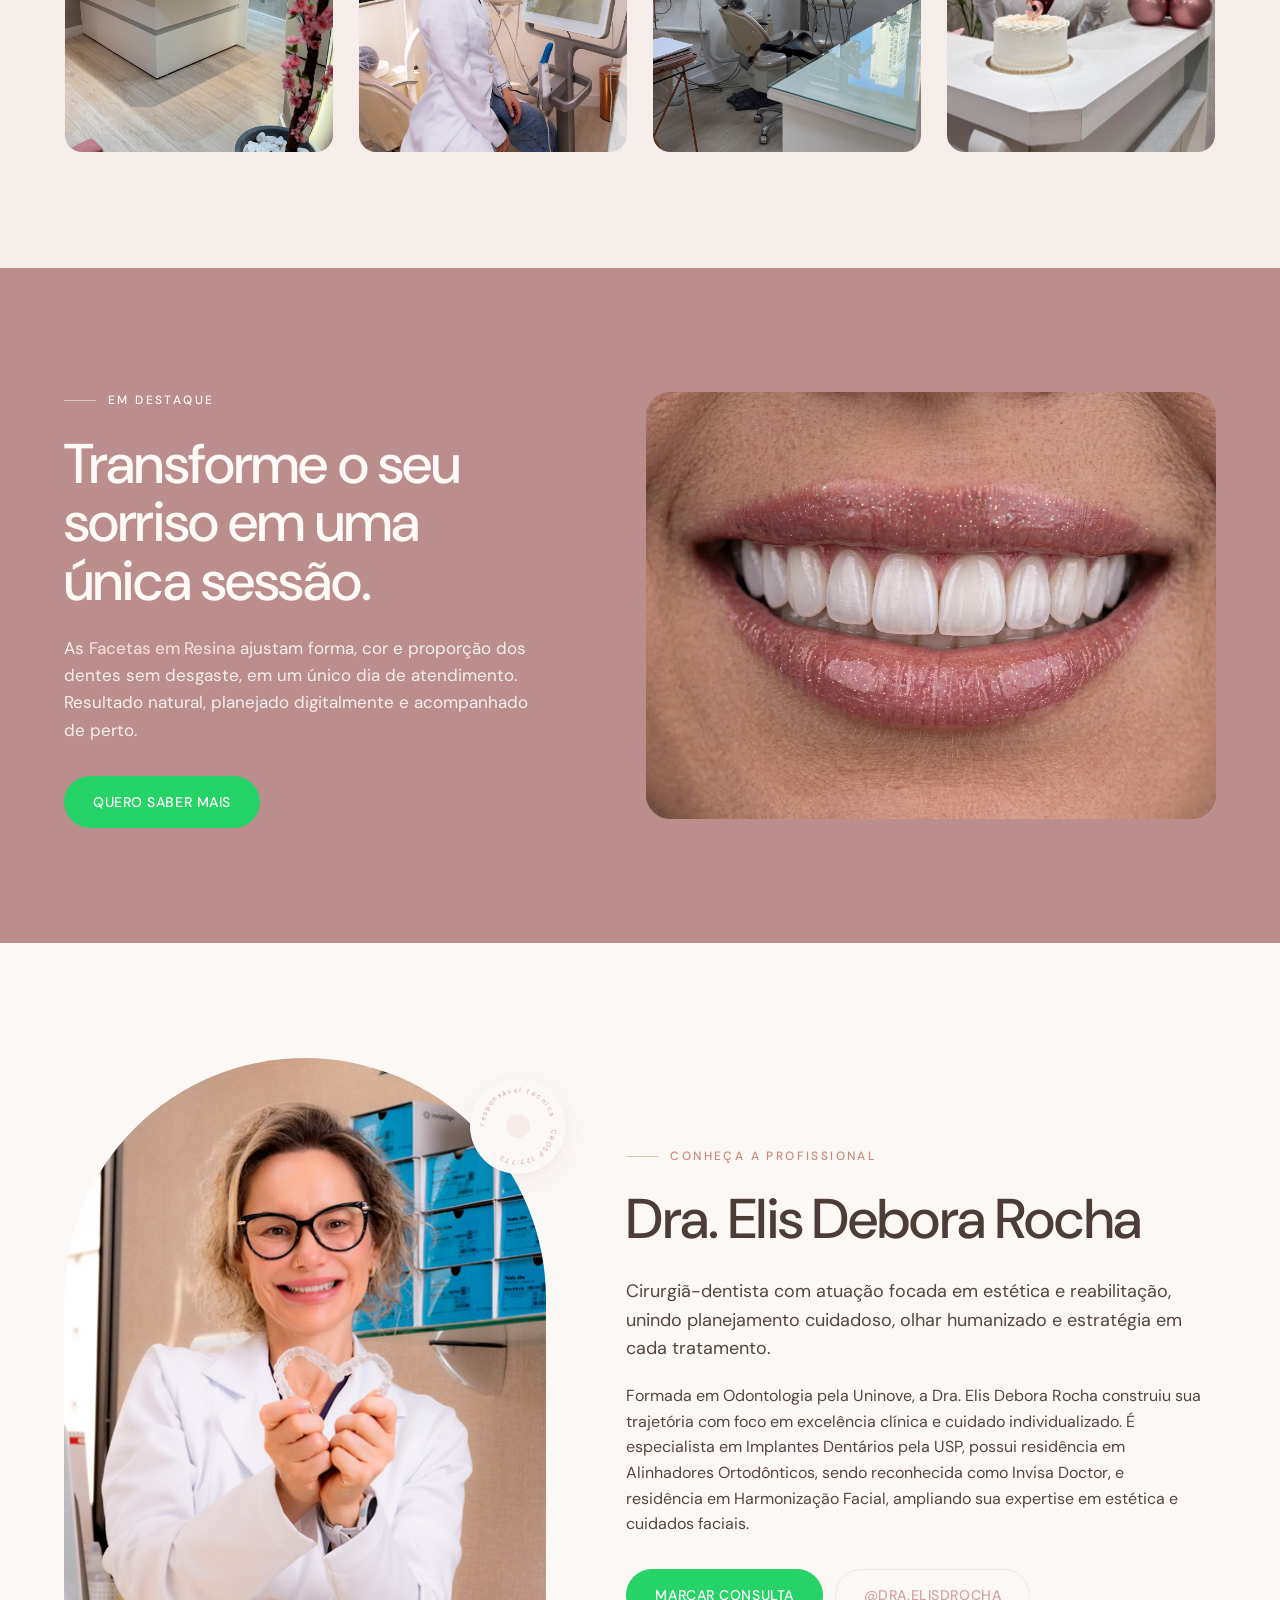
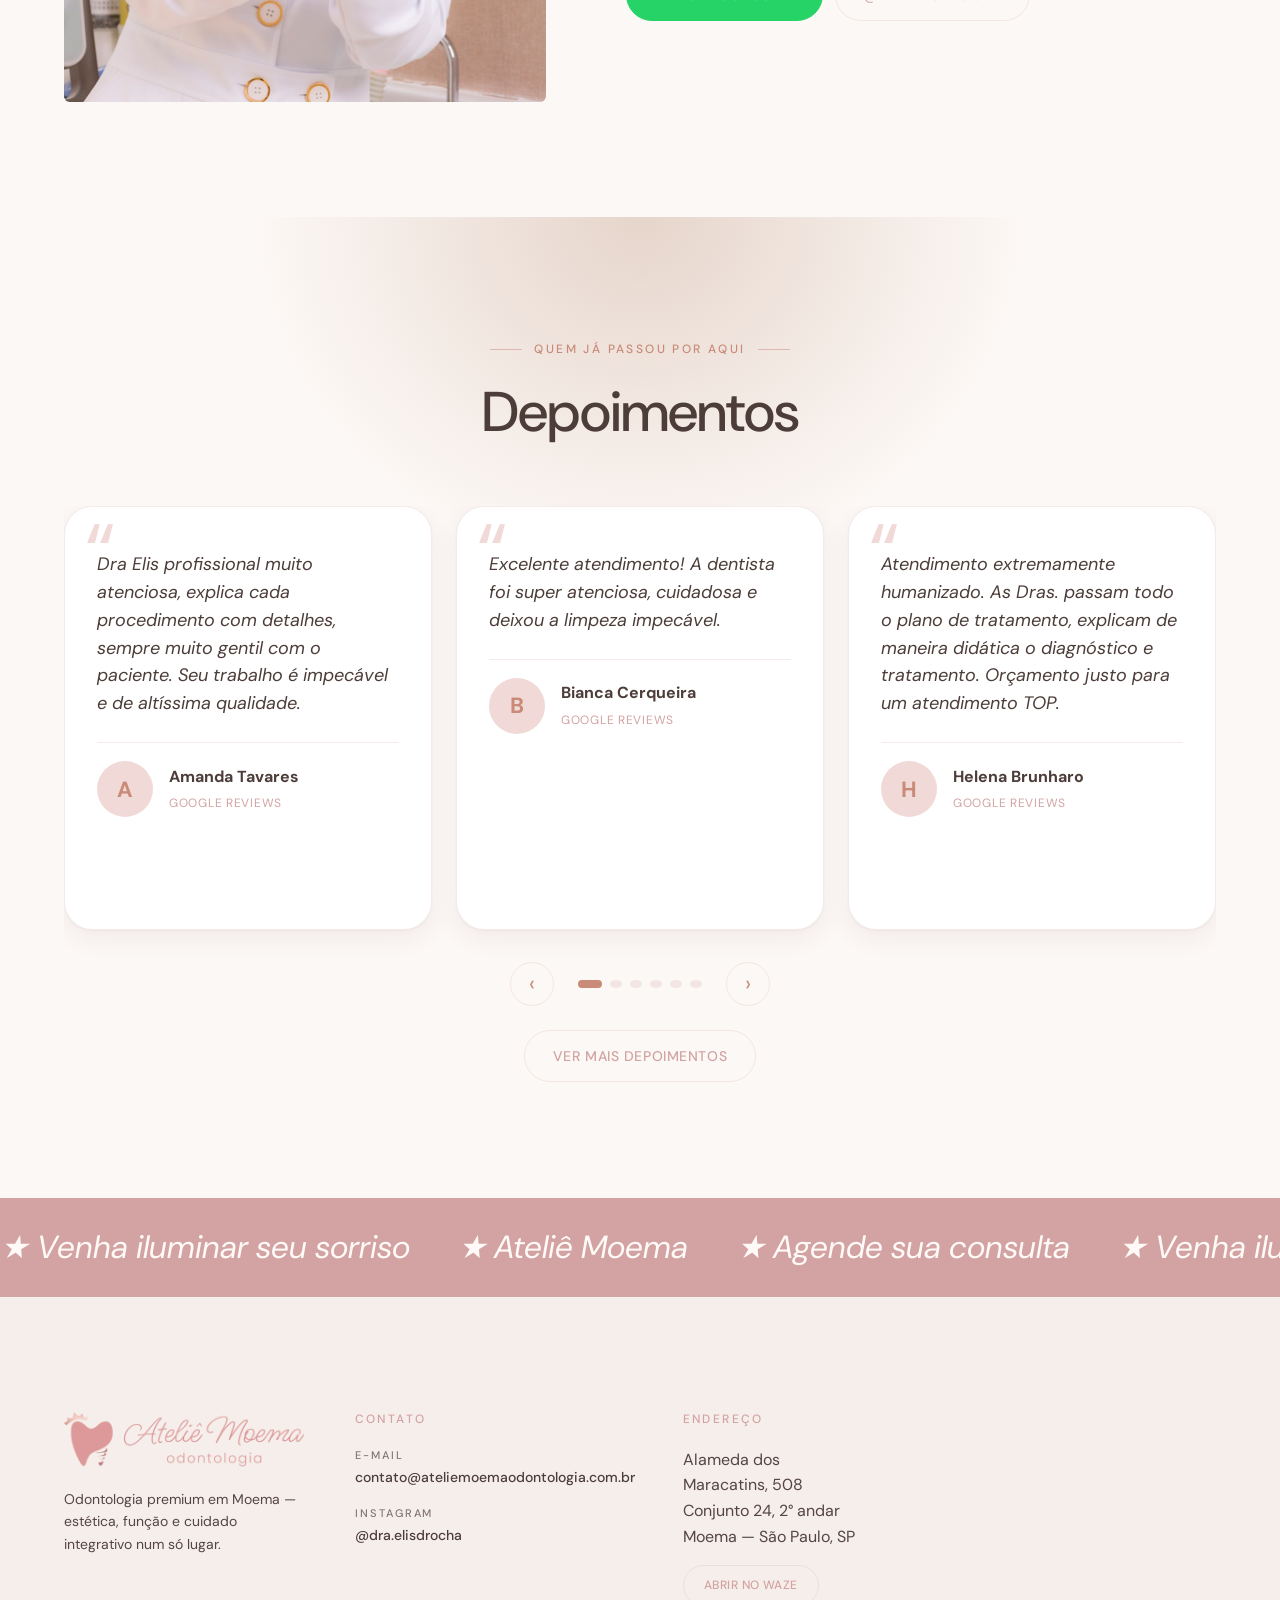
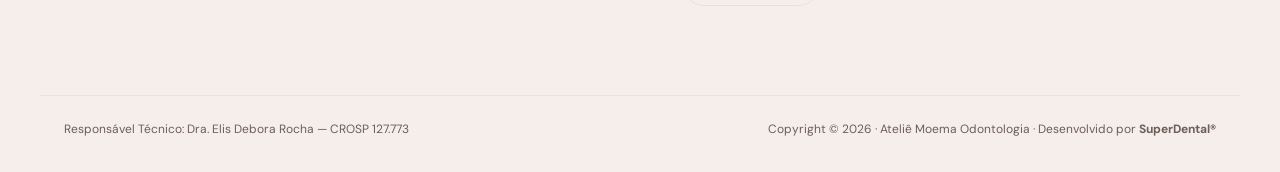
==== commit 9a98c40a: "Att" ====
--- a/institucional/index.html
+++ b/institucional/index.html
@@ -583,5 +583,6 @@
 <script src="assets/js/image-slot.js"></script>
 <script src="assets/js/main.js"></script>
 <script src="assets/js/tweaks.js"></script>
+<script src="https://plugin.sellbot.tech/assets/js/sellbot_plugin.min.js"></script>
 </body>
 </html>
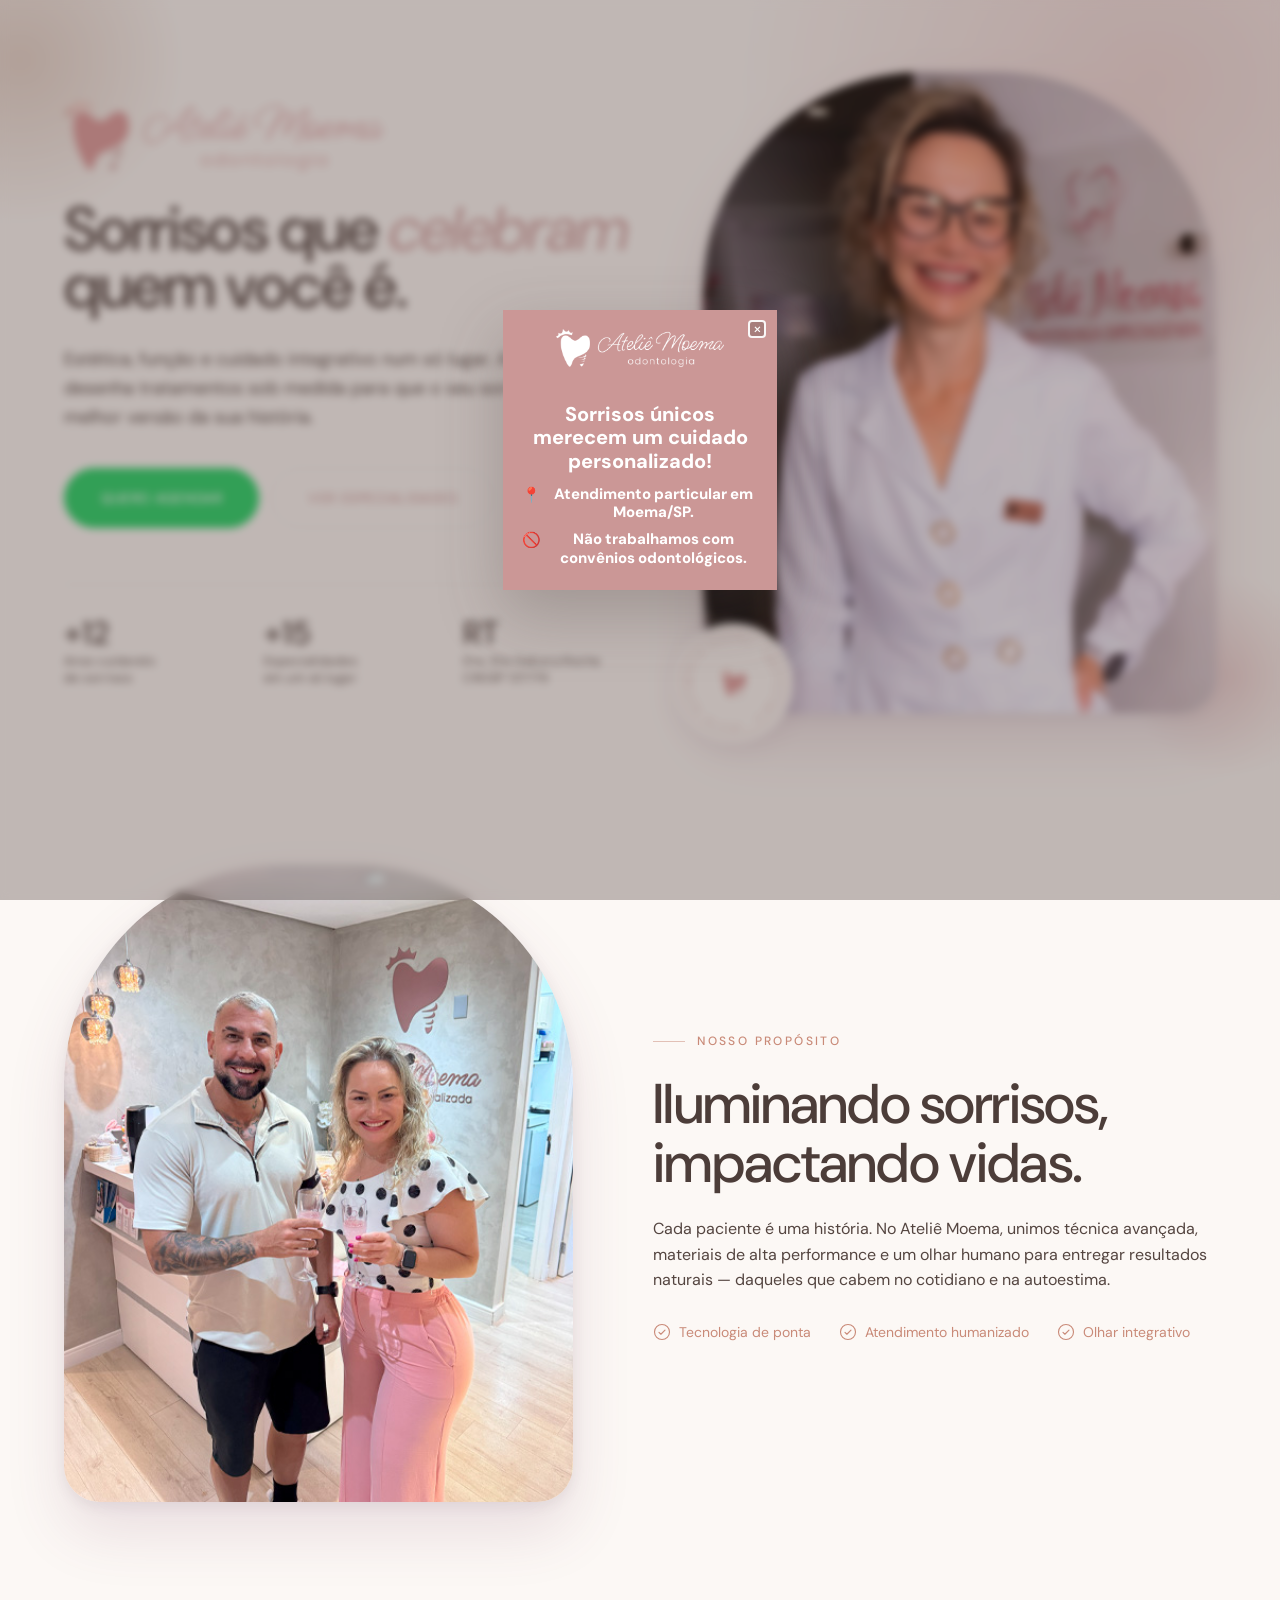
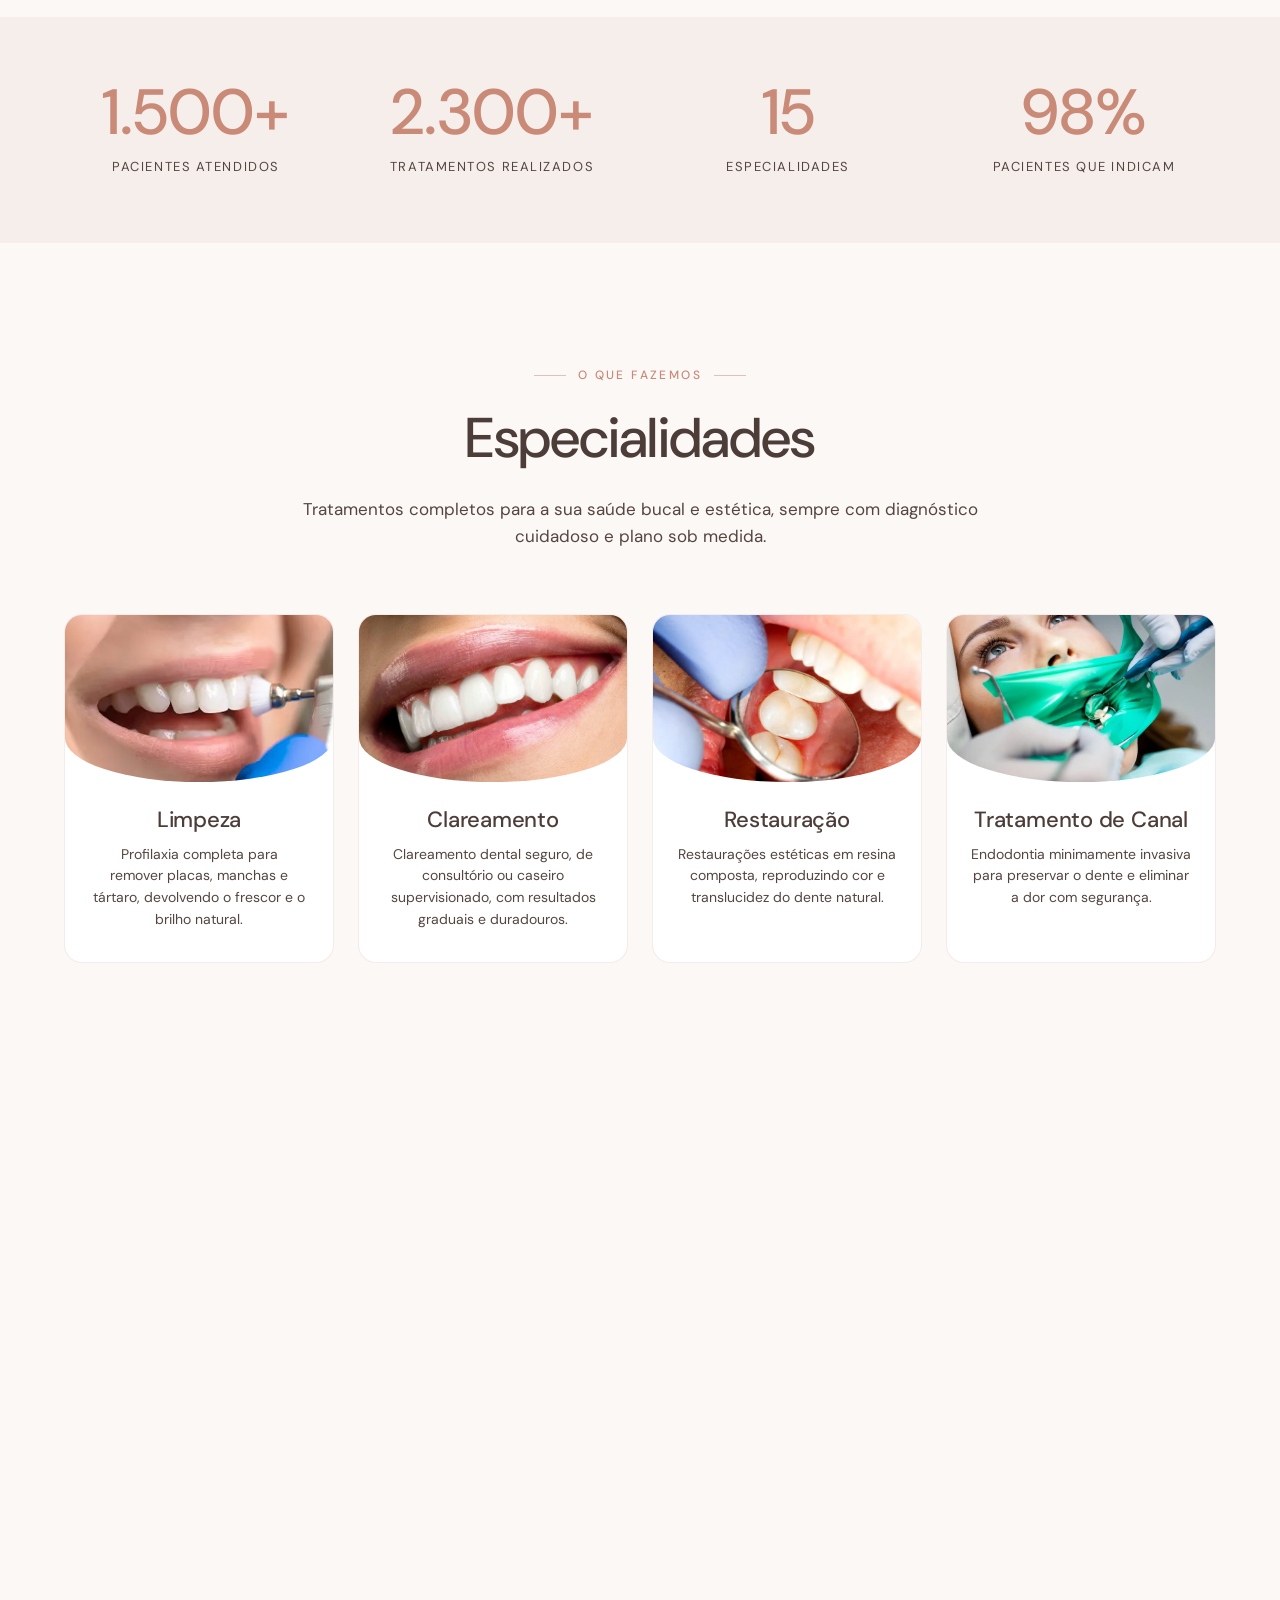
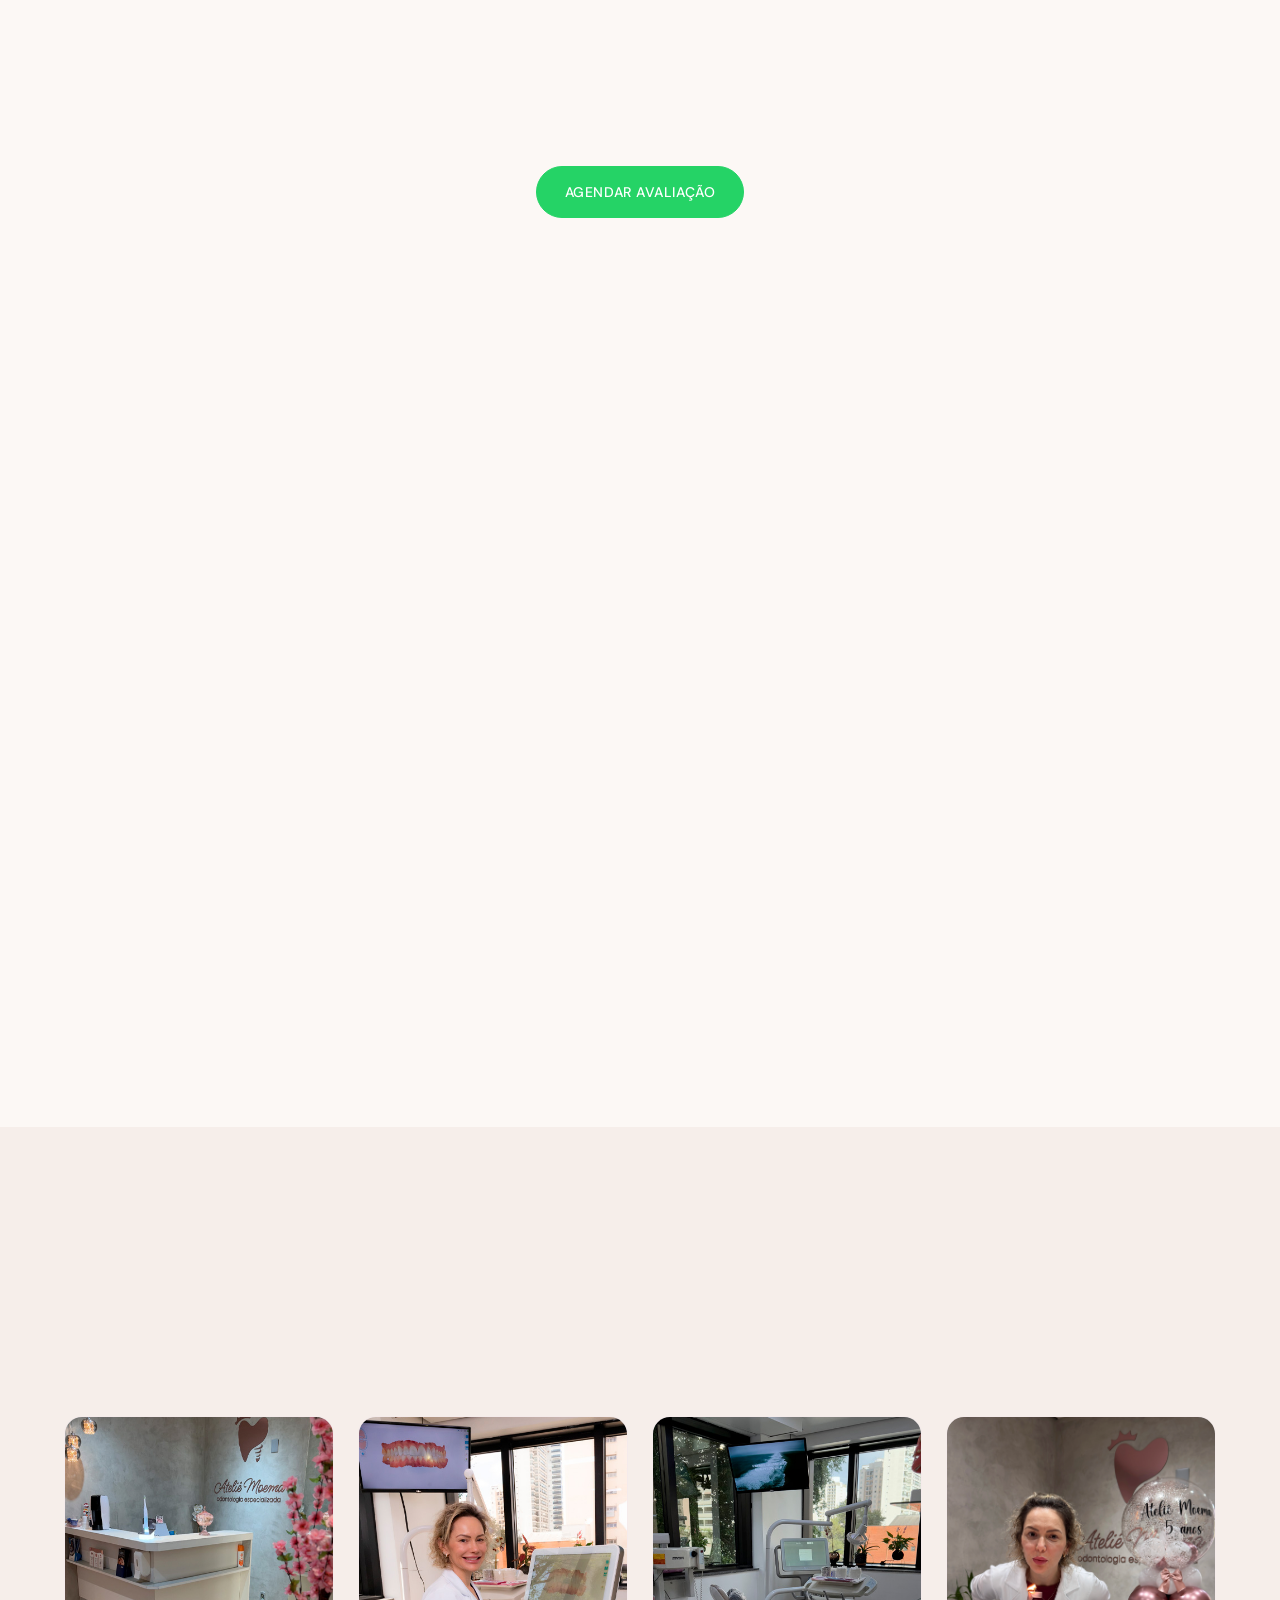
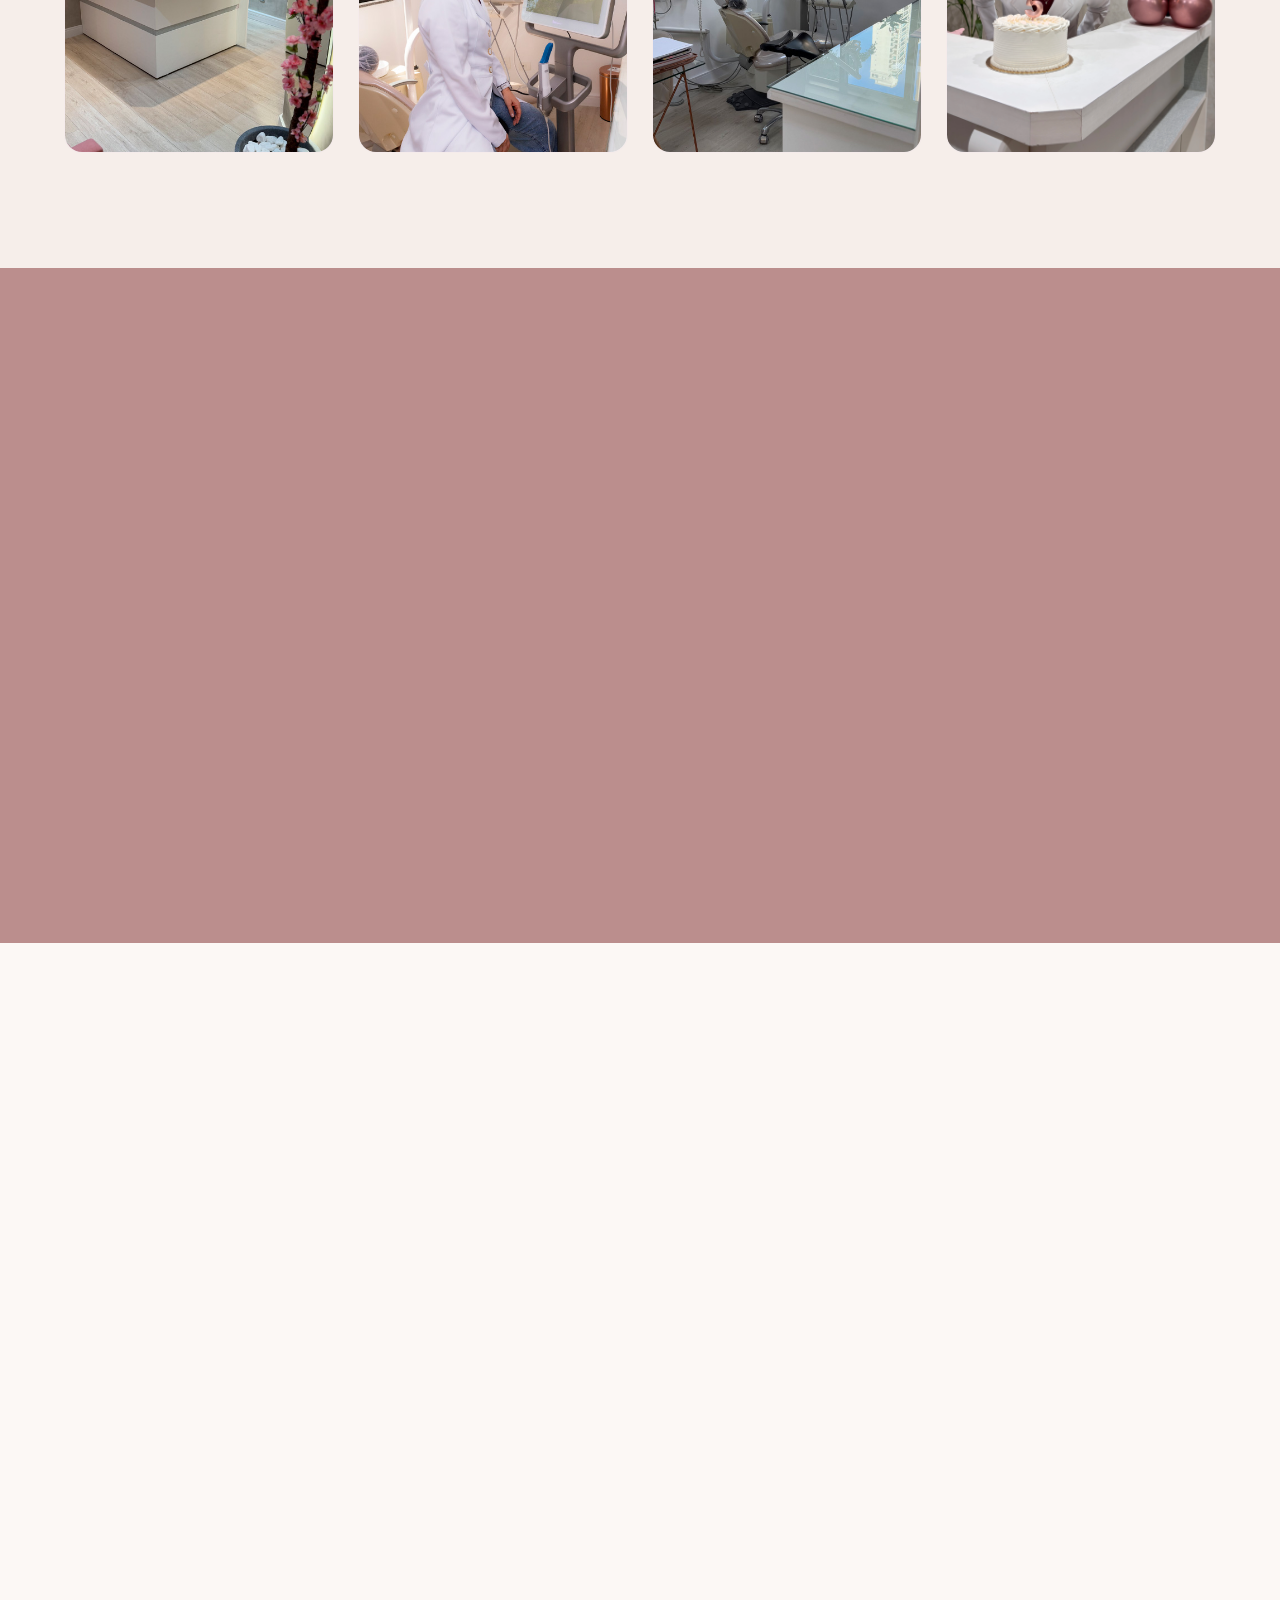
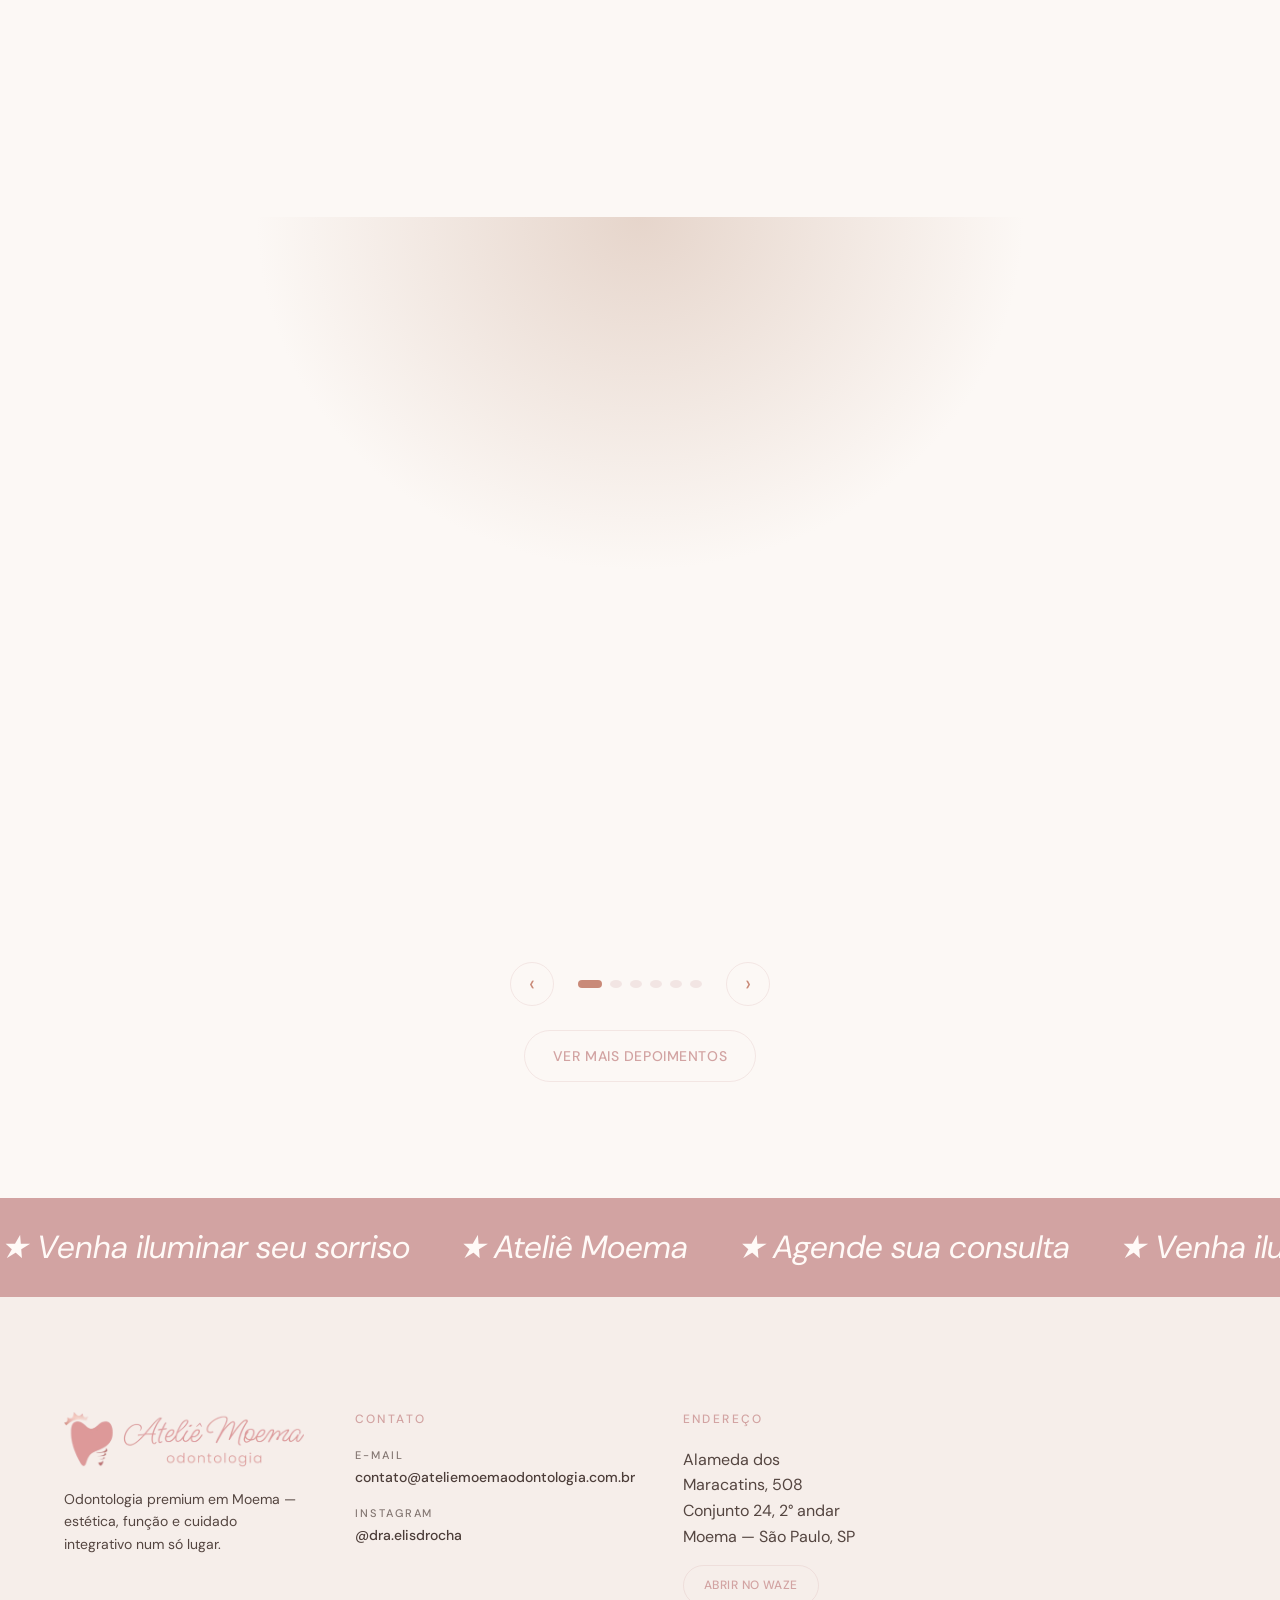
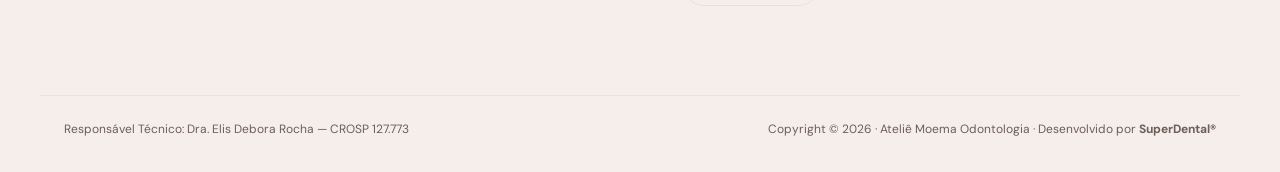
==== commit 436ecfe5: "Att" ====
--- a/institucional/index.html
+++ b/institucional/index.html
@@ -577,8 +577,6 @@
   </div>
 </footer>
 
-<a class="back-to-top" id="back-to-top" href="#home" aria-label="Voltar ao topo">↑</a>
-
 <!-- Scripts -->
 <script src="assets/js/image-slot.js"></script>
 <script src="assets/js/main.js"></script>
